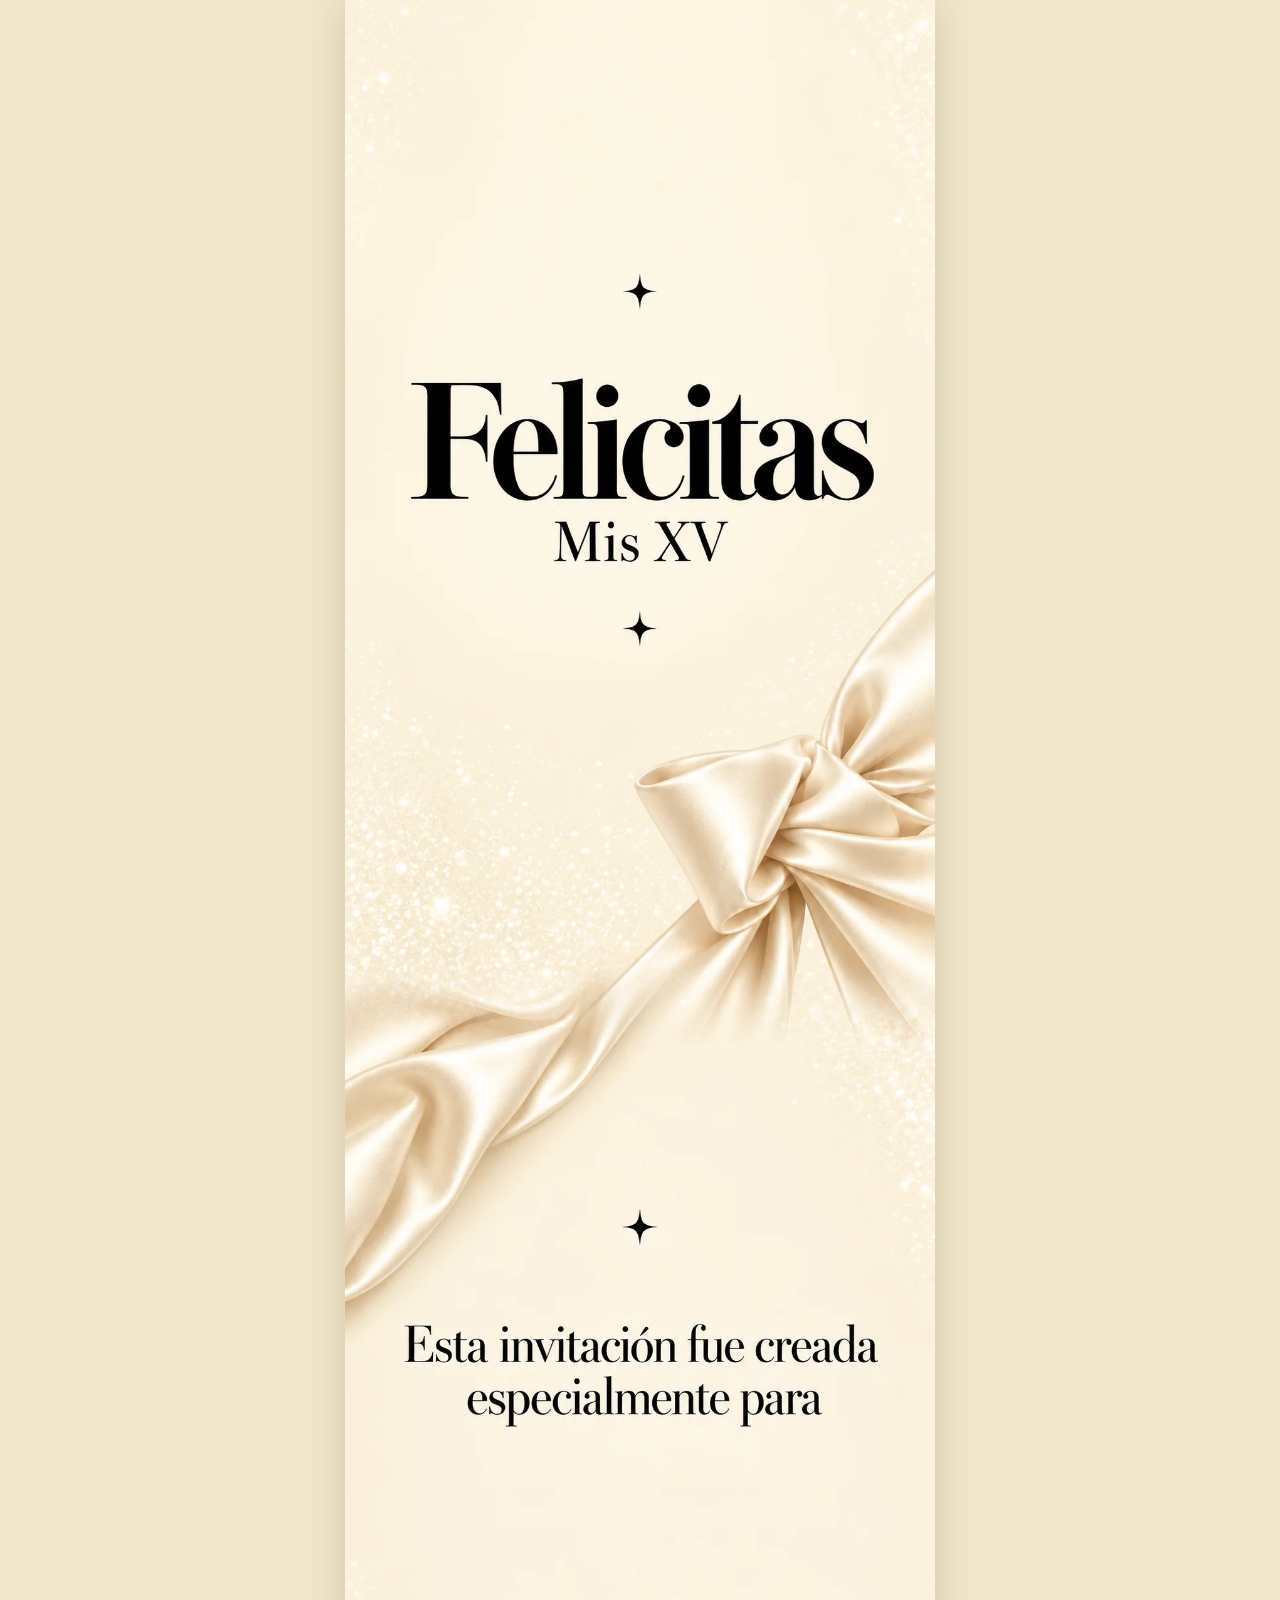
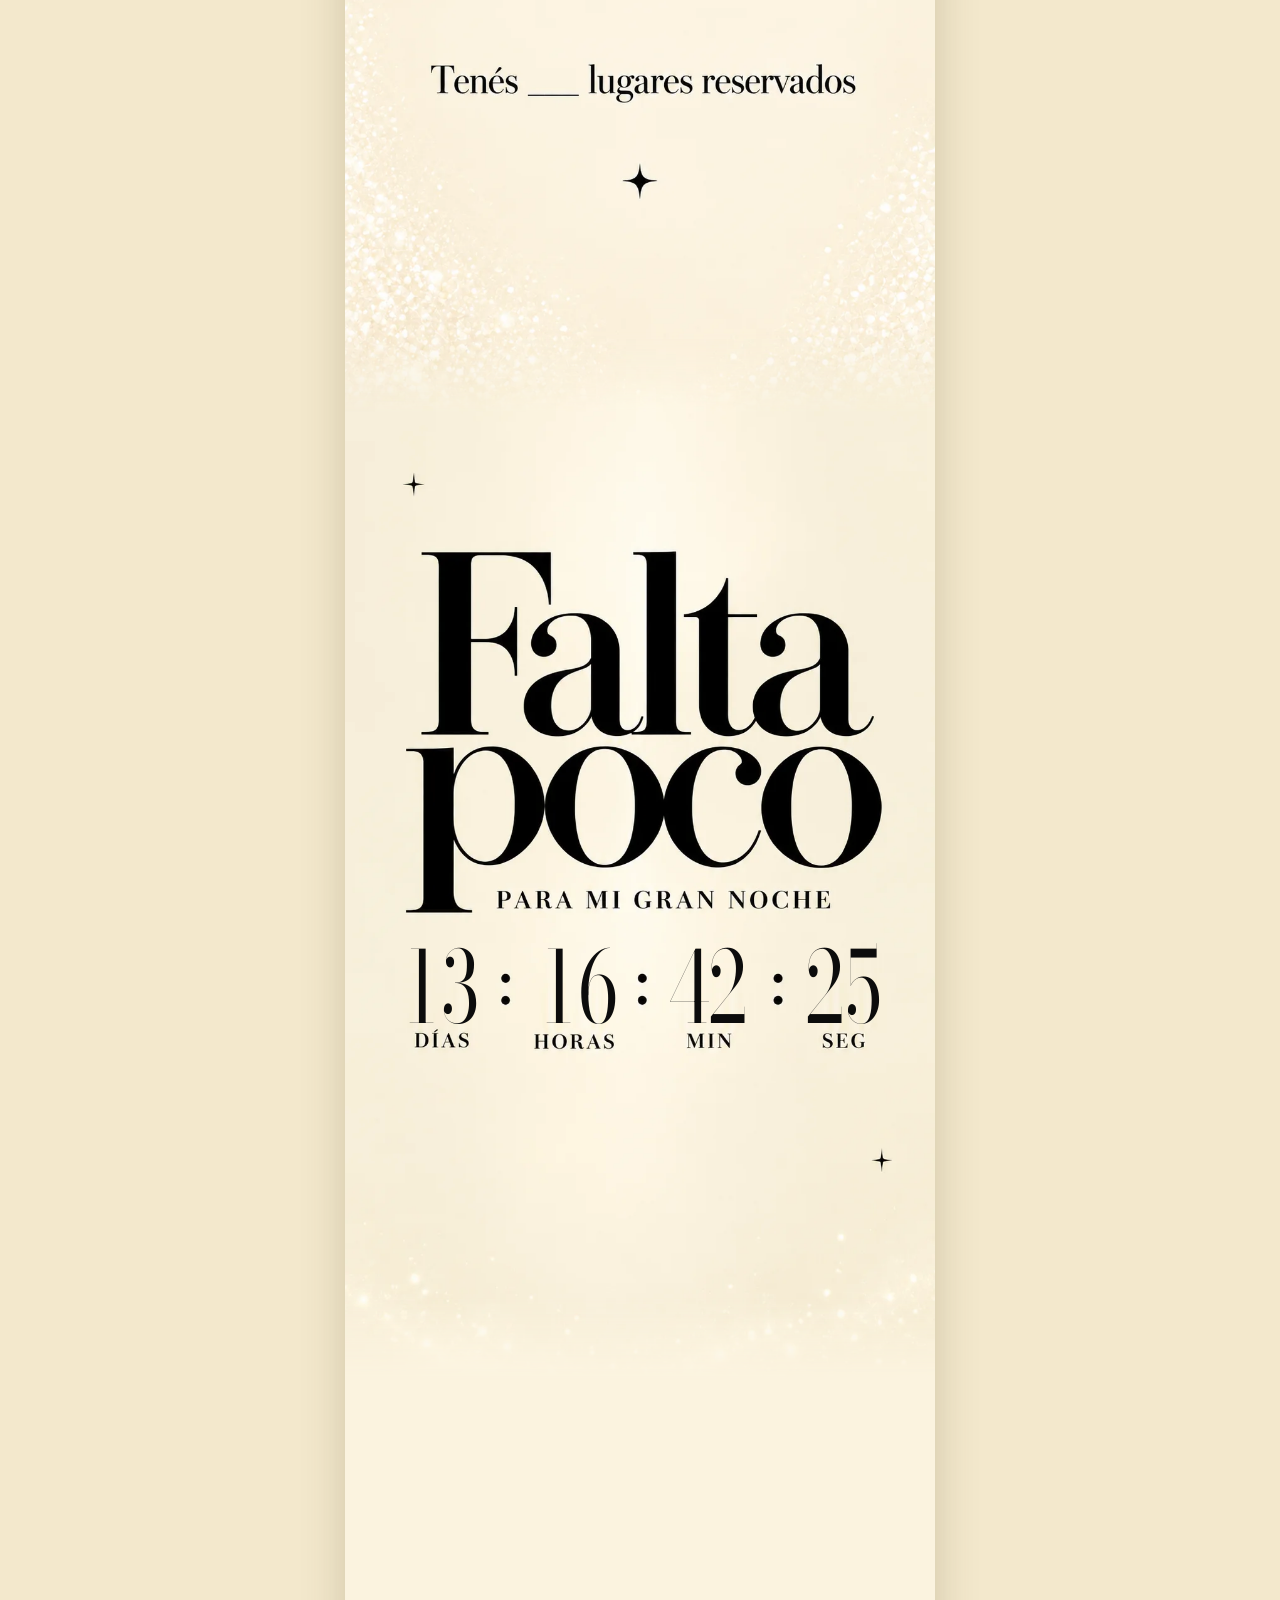
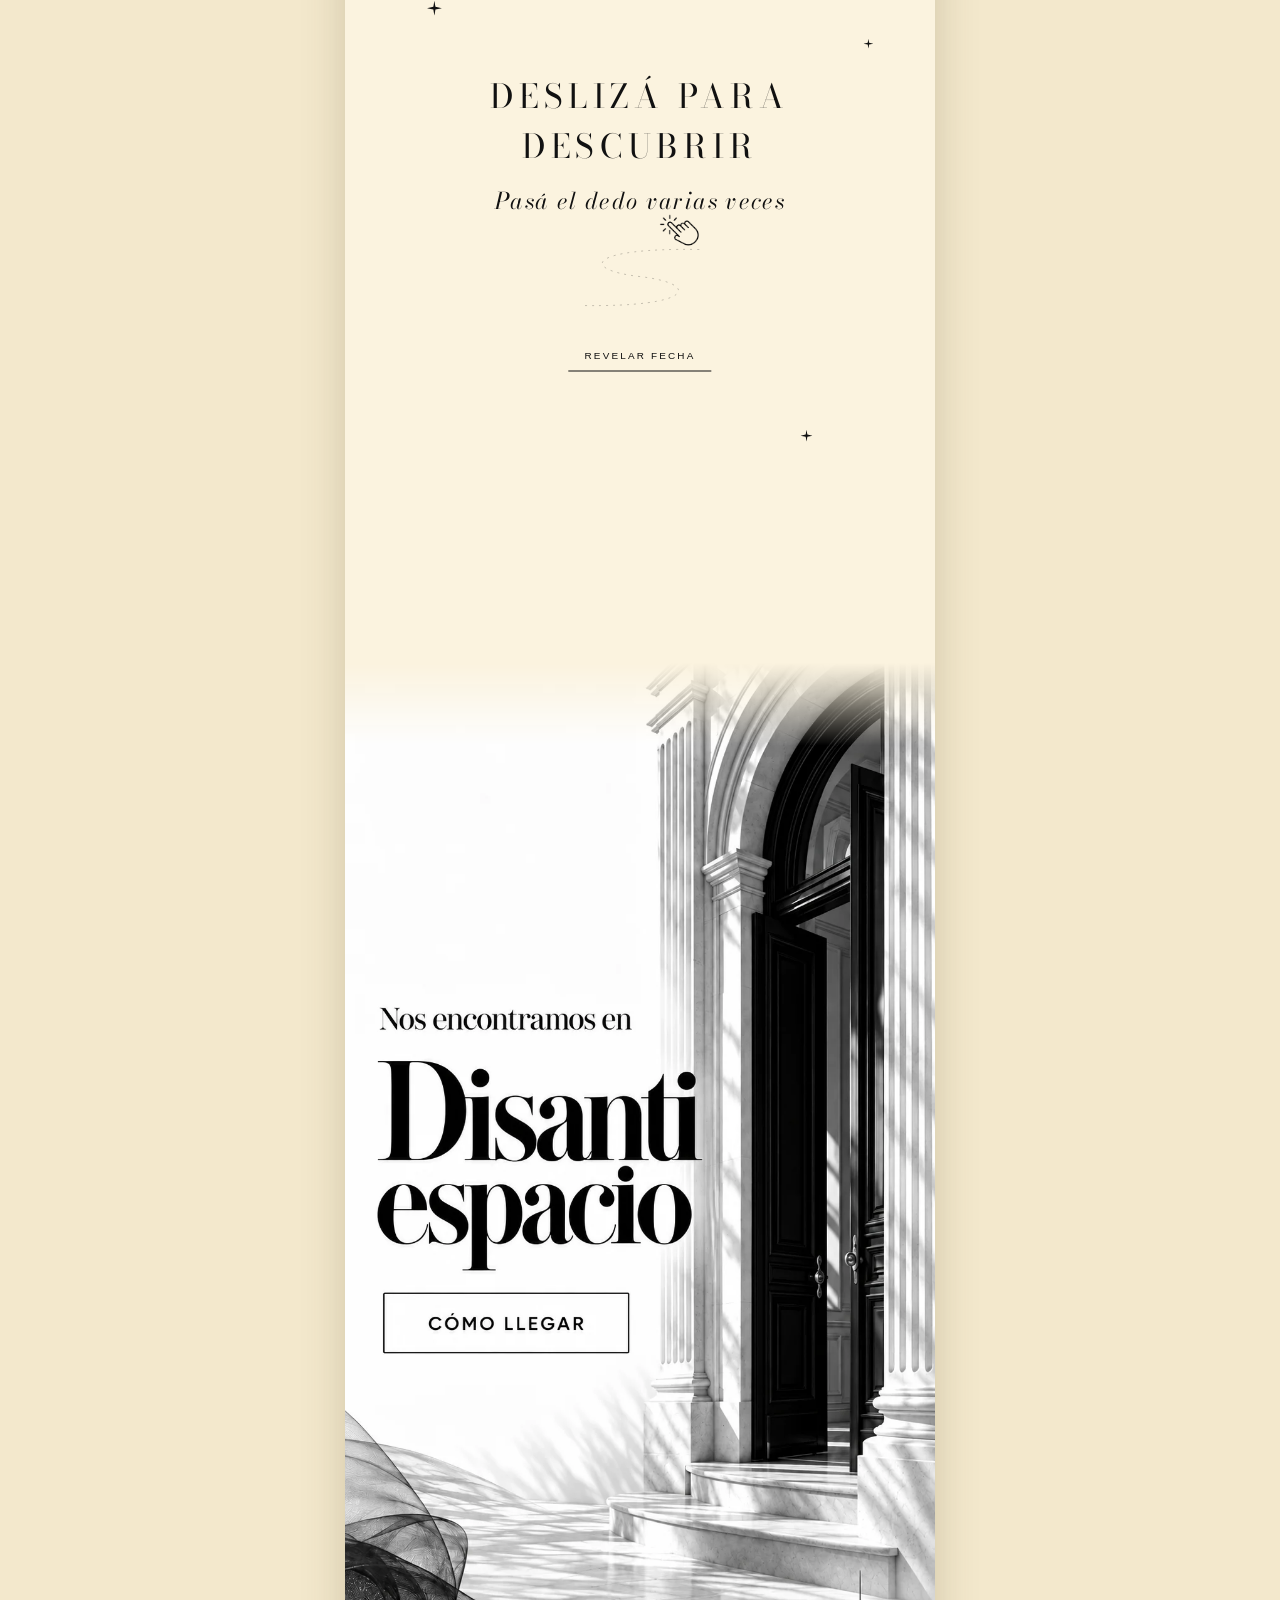
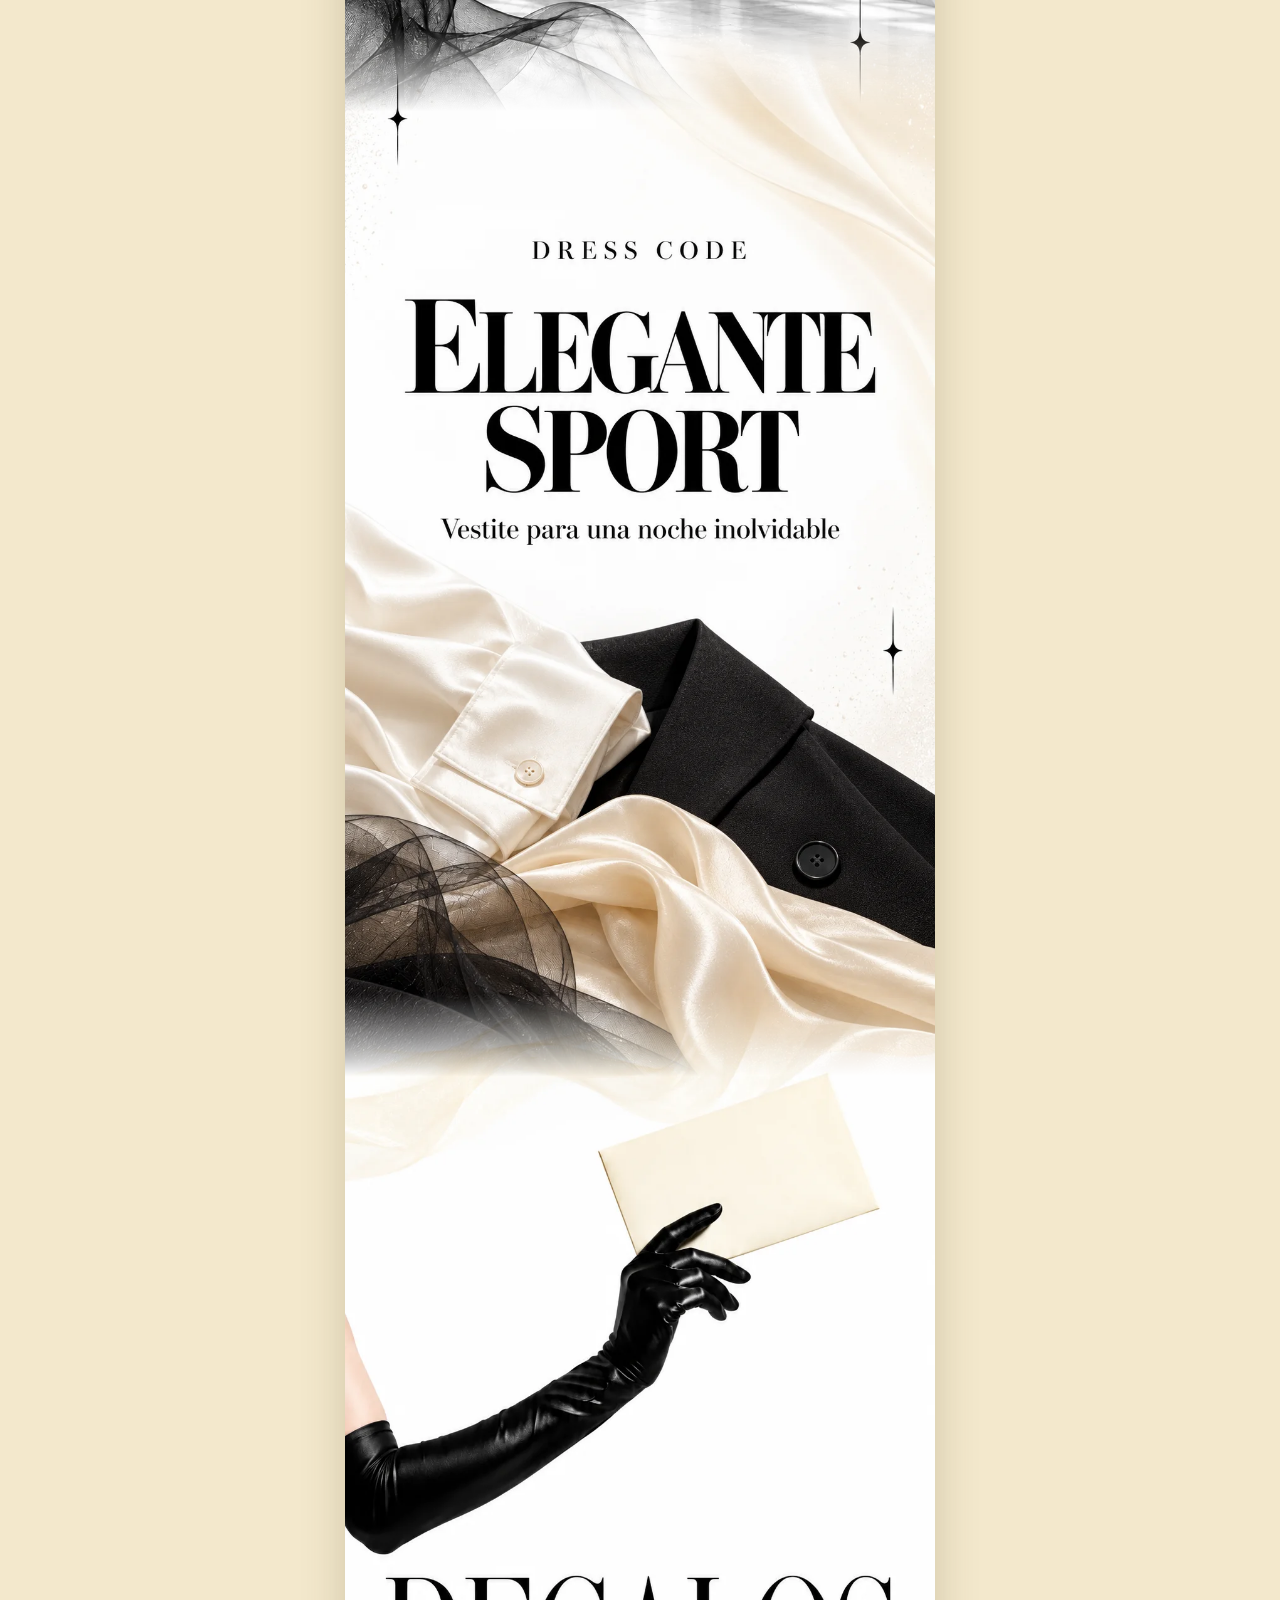
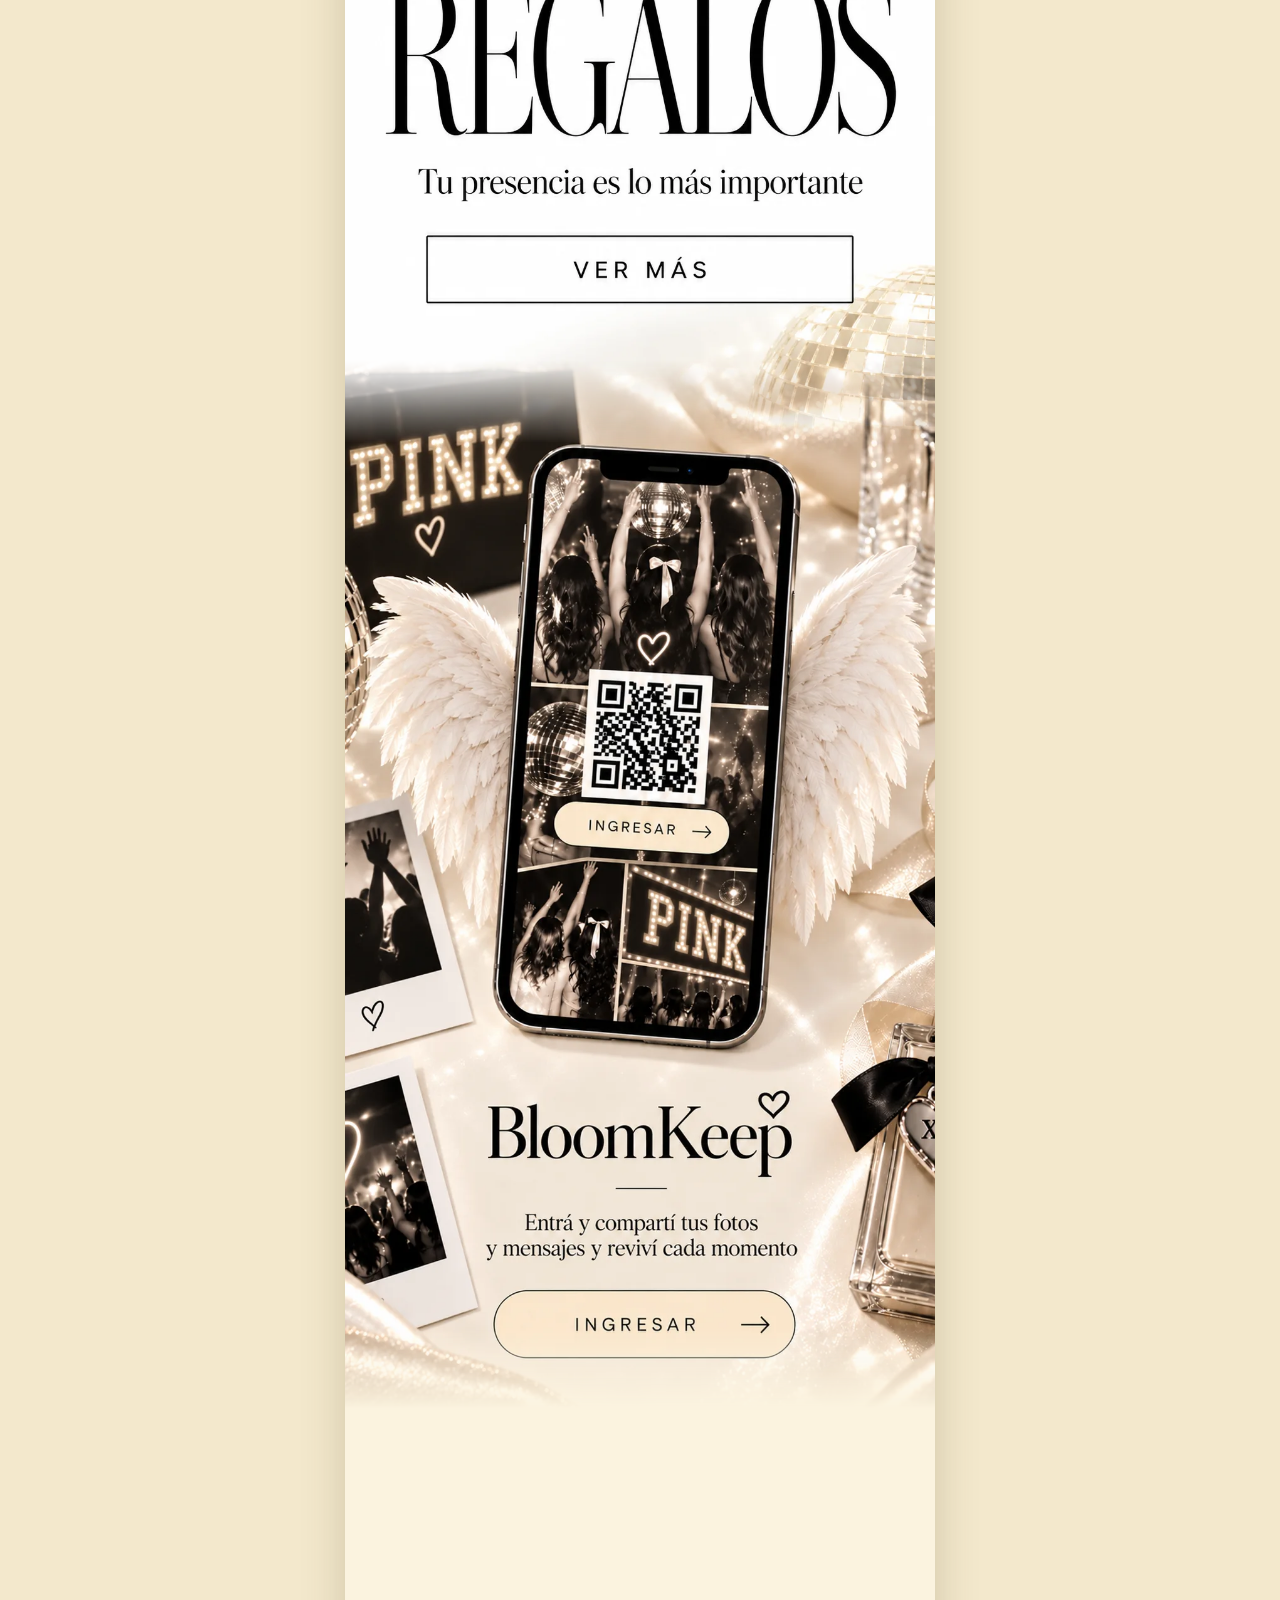
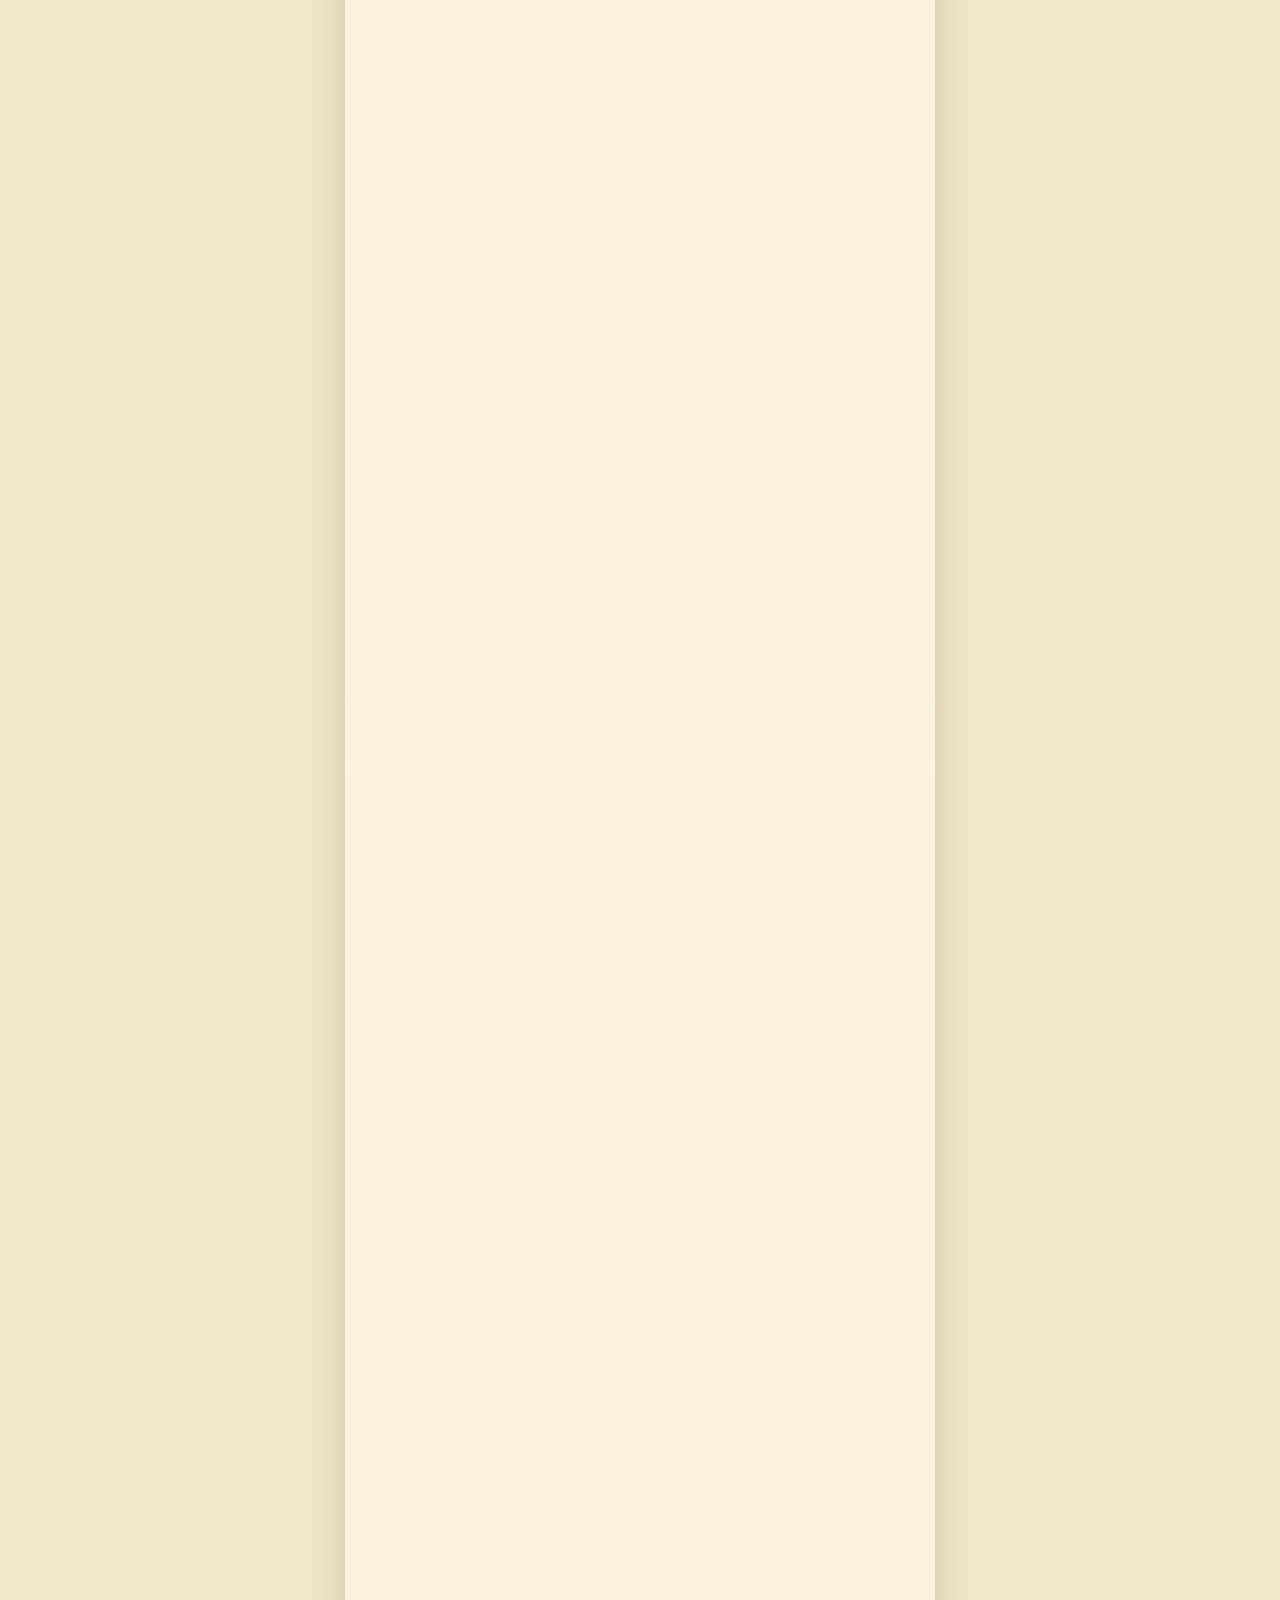
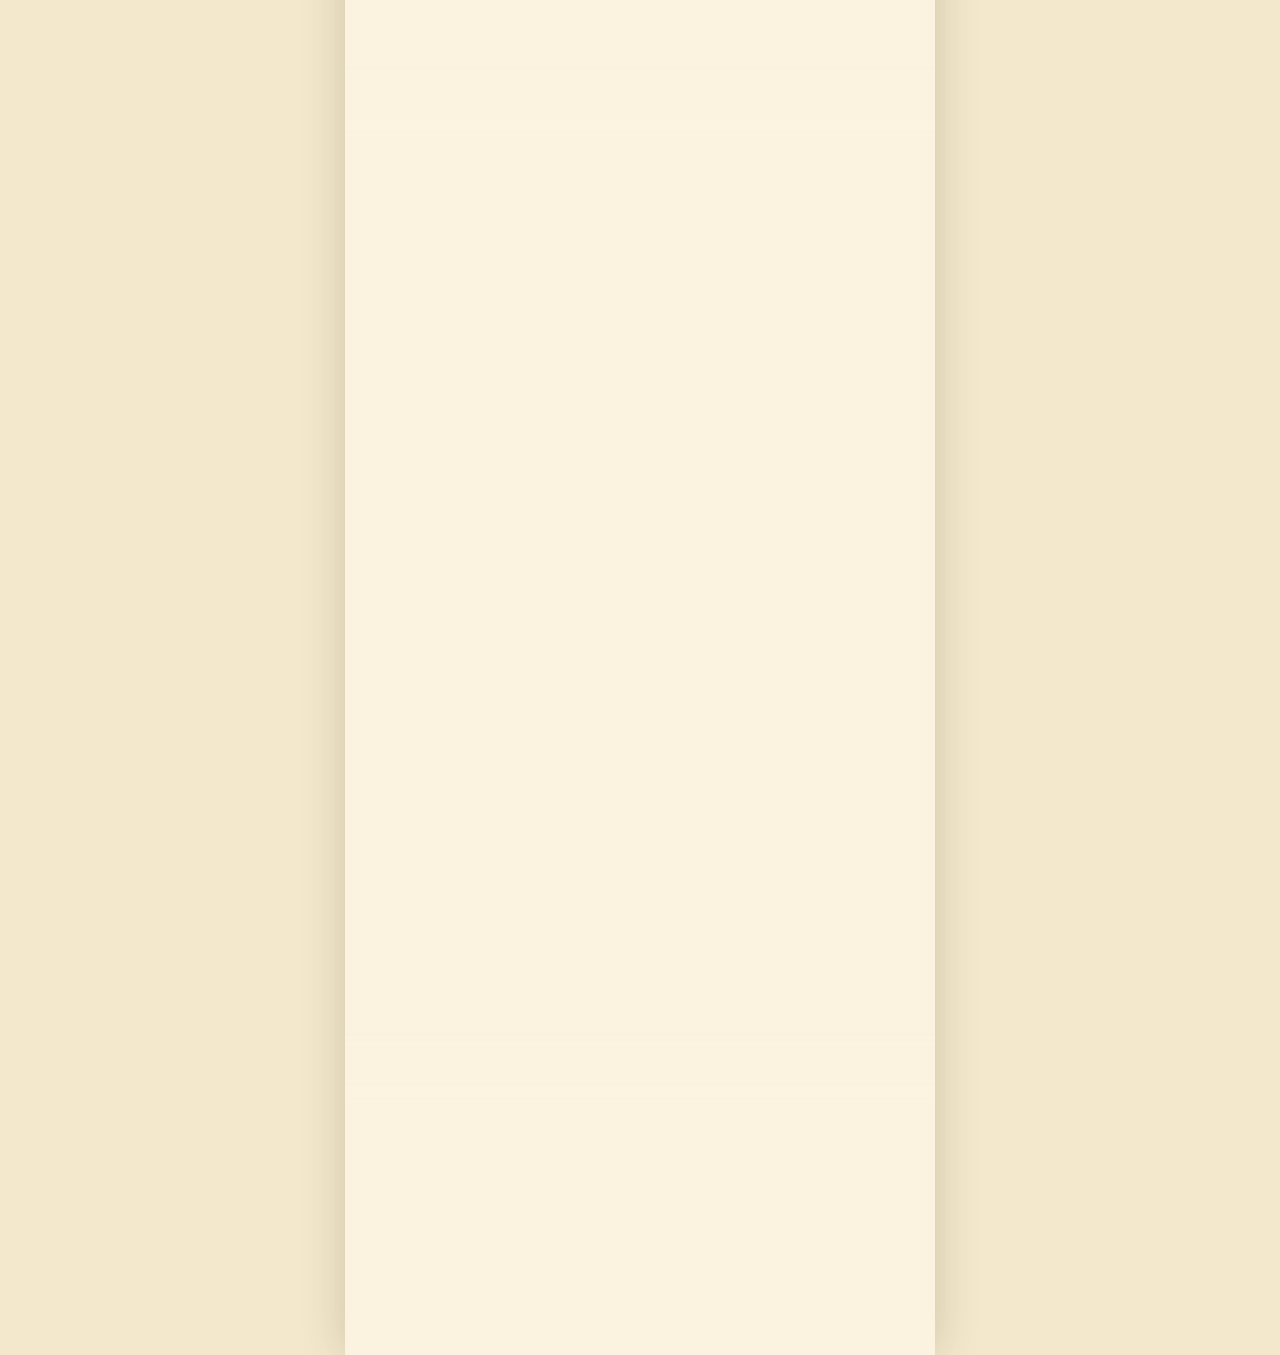
==== index.html @ 9009e1bd "Invitación XV Felicitas Co-Authored-By: Claude Opus 5.5 <noreply@anthropic.com>" ====
<!doctype html>
<html lang="es">
  <head>
    <meta charset="UTF-8" />
    <meta name="viewport" content="width=device-width, initial-scale=1" />
    <meta http-equiv="Cache-Control" content="no-cache, no-store, must-revalidate" />
    <meta http-equiv="Pragma" content="no-cache" />
    <meta http-equiv="Expires" content="0" />
    <meta name="theme-color" content="#f3e8cc" />
    <meta
      name="description"
      content="Te invito a celebrar mis XV. Será una noche muy especial y quiero compartirla con vos. ✨"
    />
    <link rel="canonical" href="https://bloomdate-felicitas15.netlify.app/" />
    <meta property="og:type" content="website" />
    <meta property="og:url" content="https://bloomdate-felicitas15.netlify.app/" />
    <meta property="og:locale" content="es_AR" />
    <meta property="og:site_name" content="Mis XV · Felicitas" />
    <meta property="og:title" content="Mis XV · Felicitas" />
    <meta
      property="og:description"
      content="Te invito a celebrar mis XV. Será una noche muy especial y quiero compartirla con vos. ✨"
    />
    <meta property="og:image" content="https://bloomdate-felicitas15.netlify.app/assets/whatsapp-felicitas.jpg" />
    <meta property="og:image:secure_url" content="https://bloomdate-felicitas15.netlify.app/assets/whatsapp-felicitas.jpg" />
    <meta property="og:image:type" content="image/jpeg" />
    <meta property="og:image:width" content="1200" />
    <meta property="og:image:height" content="630" />
    <meta property="og:image:alt" content="Mis XV de Felicitas, 19 de diciembre" />
    <meta name="twitter:card" content="summary_large_image" />
    <meta name="twitter:title" content="Mis XV · Felicitas" />
    <meta name="twitter:image" content="https://bloomdate-felicitas15.netlify.app/assets/whatsapp-felicitas.jpg" />
    <title>Mis XV · Felicitas</title>
    <link rel="preconnect" href="https://fonts.googleapis.com" />
    <link rel="preconnect" href="https://fonts.gstatic.com" crossorigin />
    <link
      rel="stylesheet"
      href="https://fonts.googleapis.com/css2?family=Bodoni+Moda:ital,opsz,wght@0,6..96,400;0,6..96,500;1,6..96,400&family=Montserrat:wght@400;500&display=swap"
    />
    <link rel="preload" as="image" href="assets/portada.webp" fetchpriority="high" />
    <link rel="stylesheet" href="styles.css?v=20261101-5" />
  </head>
  <body>
    <main id="invitationMain" class="invitation" tabindex="-1" aria-label="Invitación a los XV años de Felicitas">
      <section class="panel panel--cover" aria-labelledby="cover-title">
        <h1 id="cover-title" class="sr-only">Mis XV, Felicitas</h1>
        <img
          src="assets/portada.webp"
          alt="Felicitas, mis XV"
          width="941"
          height="1672"
          fetchpriority="high"
        />
      </section>

      <section class="panel panel--guests" aria-labelledby="guests-title">
        <h2 id="guests-title" class="sr-only">Invitación personalizada</h2>
        <img
          id="imagen-invitados"
          src="assets/invitados.webp"
          alt="Esta invitación fue creada especialmente para vos. Tenés lugares reservados"
          width="941"
          height="1672"
          loading="lazy"
        />
        <p id="nombres-invitados" class="guest-name"></p>
        <p id="cantidad-lugares" class="guest-places"></p>
        <p id="linea-lugar-singular" class="guest-places-line" hidden>Tenés 1 lugar reservado</p>
      </section>

      <section class="panel panel--countdown" aria-labelledby="countdown-title">
        <h2 id="countdown-title" class="sr-only">Cuenta regresiva</h2>
        <img
          src="assets/cuenta-regresiva.webp"
          alt="Falta poco para mi gran noche"
          width="941"
          height="1672"
          loading="lazy"
        />
        <div class="countdown" role="timer" aria-live="off" aria-label="Tiempo restante para la fiesta">
          <span id="days" class="countdown__value countdown__value--days">00</span>
          <span id="hours" class="countdown__value countdown__value--hours">00</span>
          <span id="minutes" class="countdown__value countdown__value--minutes">00</span>
          <span id="seconds" class="countdown__value countdown__value--seconds">00</span>
        </div>
      </section>

      <section class="panel panel--date" aria-labelledby="date-title">
        <h2 id="date-title" class="sr-only">Fecha y hora</h2>
        <img
          src="assets/fecha-hora.webp"
          alt="19 de diciembre de 2026, de 21:00 a 06:00 horas"
          width="941"
          height="1672"
          loading="lazy"
        />
        <button id="calendarButton" class="hotspot hotspot--calendar" type="button">
          <span class="sr-only">Agregar el evento al calendario</span>
        </button>

        <div class="date-reveal" id="dateReveal" aria-label="Deslizá varias veces para descubrir la fecha">
          <canvas class="date-reveal__canvas" id="dateRevealCanvas" aria-hidden="true"></canvas>
          <div class="date-reveal__copy">
            <span class="date-reveal__star date-reveal__star--one" aria-hidden="true"></span>
            <span class="date-reveal__star date-reveal__star--two" aria-hidden="true"></span>
            <span class="date-reveal__star date-reveal__star--three" aria-hidden="true"></span>
            <p>DESLIZÁ PARA DESCUBRIR</p>
            <span>Pasá el dedo varias veces</span>
            <div class="date-reveal__gesture" aria-hidden="true">
              <svg class="date-reveal__gesture-trace" viewBox="0 0 190 76" preserveAspectRatio="none">
                <path d="M154 10 C42 8 34 30 94 37 C156 44 150 68 36 66" />
              </svg>
              <img src="assets/date-reveal-hand.png" alt="" />
            </div>
            <button id="dateRevealButton" type="button">REVELAR FECHA</button>
          </div>
        </div>

        <div class="date-magic" id="dateMagic" aria-hidden="true">
          <span style="--angle: -12deg; --distance: 92px"></span>
          <span style="--angle: 24deg; --distance: 76px"></span>
          <span style="--angle: 61deg; --distance: 104px"></span>
          <span style="--angle: 108deg; --distance: 82px"></span>
          <span style="--angle: 154deg; --distance: 98px"></span>
          <span style="--angle: 203deg; --distance: 78px"></span>
          <span style="--angle: 246deg; --distance: 106px"></span>
          <span style="--angle: 302deg; --distance: 88px"></span>
        </div>
      </section>

      <section class="panel panel--map" aria-labelledby="map-title">
        <h2 id="map-title" class="sr-only">Cómo llegar</h2>
        <img
          src="assets/como-llegar.webp"
          alt="Nos encontramos en Disanti espacio"
          width="941"
          height="1672"
          loading="lazy"
        />
        <button id="openMapModal" class="hotspot hotspot--map" type="button">
          <span class="sr-only">Ver opciones para llegar</span>
        </button>
      </section>

      <section class="panel panel--dress-code" aria-labelledby="dress-code-title">
        <h2 id="dress-code-title" class="sr-only">Código de vestimenta</h2>
        <img
          src="assets/dress-code.webp"
          alt="Dress code elegante sport. Vestite para una noche inolvidable"
          width="941"
          height="1672"
          loading="lazy"
        />
      </section>

      <section class="panel panel--gifts" aria-labelledby="gifts-title">
        <h2 id="gifts-title" class="sr-only">Regalos</h2>
        <img
          src="assets/regalos.webp"
          alt="Regalos. Tu presencia es lo más importante. Ver más"
          width="941"
          height="1672"
          loading="lazy"
        />
        <button id="openGiftsModal" class="hotspot hotspot--gifts" type="button">
          <span class="sr-only">Ver datos para regalo</span>
        </button>
      </section>

      <section class="panel panel--bloomkeep" aria-labelledby="bloomkeep-title">
        <h2 id="bloomkeep-title" class="sr-only">BloomKeep</h2>
        <img
          src="assets/bloomkeep.webp"
          alt="BloomKeep. Entrá y compartí tus fotos y mensajes y reviví cada momento"
          width="941"
          height="1672"
          loading="lazy"
        />
        <a
          class="hotspot hotspot--bloomkeep-phone"
          href="https://app.bloomkeep.site/felicitas-15"
          target="_blank"
          rel="noreferrer"
          tabindex="-1"
          aria-hidden="true"
        ></a>
        <a
          class="hotspot hotspot--bloomkeep"
          href="https://app.bloomkeep.site/felicitas-15"
          target="_blank"
          rel="noreferrer"
        >
          <span class="sr-only">Ingresar a BloomKeep</span>
        </a>
      </section>

      <section class="panel panel--card-price" aria-labelledby="card-price-title">
        <h2 id="card-price-title" class="sr-only">Valor de la tarjeta</h2>
        <img
          src="assets/valor-tarjeta.webp"
          alt="Valor de la tarjeta. Adultos $100.000. Menores hasta 10 años $50.000. Enviá el comprobante de pago"
          width="941"
          height="1671"
          loading="lazy"
        />
        <a
          class="hotspot hotspot--card-price"
          href="https://wa.me/5493583410750?text=Hola!%20Te%20env%C3%ADo%20el%20comprobante%20de%20pago%20de%20la%20tarjeta%20para%20los%20XV%20de%20Felicitas."
          target="_blank"
          rel="noreferrer"
        >
          <span class="sr-only">Enviar comprobante de pago</span>
        </a>
      </section>

      <section class="panel panel--music" aria-labelledby="music-title">
        <h2 id="music-title" class="sr-only">Música</h2>
        <img
          src="assets/musica.webp"
          alt="Armemos juntos la playlist de mi fiesta. Agregá esa canción que no puede faltar"
          width="940"
          height="1672"
          loading="lazy"
        />
        <a
          class="hotspot hotspot--music"
          href="https://open.spotify.com/playlist/2xrageljjuhCfBv4MtTh29"
          target="_blank"
          rel="noreferrer"
        >
          <span class="sr-only">Agregar canción a la playlist</span>
        </a>
      </section>

      <section class="panel panel--confirmation" aria-labelledby="confirmation-title">
        <h2 id="confirmation-title" class="sr-only">Confirmación de asistencia</h2>
        <img
          src="assets/confirmacion.webp"
          alt="¿Venís? Quiero festejar esta noche con vos. Confirmá tu asistencia"
          width="941"
          height="1672"
          loading="lazy"
        />
        <a
          id="boton-confirmar"
          class="hotspot hotspot--confirmation"
          aria-label="Confirmar asistencia"
          aria-disabled="true"
        >
          <span class="sr-only">Confirmar asistencia</span>
        </a>
      </section>

      <footer class="panel panel--footer" aria-label="BloomDate y redes sociales">
        <img
          src="assets/footer-bloomdate.webp"
          alt="Hecho con amor por BloomDate. WhatsApp, Instagram y sitio web"
          width="1672"
          height="941"
          loading="lazy"
        />
        <a
          class="footer-link footer-link--whatsapp"
          href="https://wa.me/541140436324"
          target="_blank"
          rel="noreferrer"
          aria-label="Contactar a BloomDate por WhatsApp"
        ></a>
        <a
          class="footer-link footer-link--instagram"
          href="https://www.instagram.com/bloomdate.invitaciones/"
          target="_blank"
          rel="noreferrer"
          aria-label="Ver BloomDate Invitaciones en Instagram"
        ></a>
        <a
          class="footer-link footer-link--website"
          href="https://bloomdate-site.netlify.app/"
          target="_blank"
          rel="noreferrer"
          aria-label="Visitar el sitio web de BloomDate"
        ></a>
      </footer>
    </main>

    <!-- TODO: dirección exacta de Disanti espacio y links de Maps/Waze. -->
    <dialog id="mapModal" class="info-modal" aria-labelledby="map-modal-title">
      <div class="info-modal__card">
        <button class="info-modal__close" type="button" data-close-modal aria-label="Cerrar">×</button>
        <span class="info-modal__star" aria-hidden="true"></span>
        <p class="info-modal__kicker">CÓMO LLEGAR</p>
        <h3 id="map-modal-title" class="info-modal__title">Disanti espacio</h3>
        <p class="info-modal__text">Dirección a confirmar</p>
        <div class="info-modal__actions">
          <a
            class="info-modal__button"
            href="https://www.google.com/maps/search/?api=1&amp;query=Disanti%20espacio"
            target="_blank"
            rel="noreferrer"
          >GOOGLE MAPS</a>
          <a
            class="info-modal__button"
            href="https://www.waze.com/ul?q=Disanti%20espacio&amp;navigate=yes"
            target="_blank"
            rel="noreferrer"
          >WAZE</a>
          <button
            class="info-modal__button"
            type="button"
            data-copy="Disanti espacio"
            data-copy-message="Dirección copiada"
          >COPIAR DIRECCIÓN</button>
        </div>
        <p class="modal-toast" aria-live="polite"></p>
      </div>
    </dialog>

    <dialog id="giftsModal" class="info-modal" aria-labelledby="gifts-modal-title">
      <div class="info-modal__card">
        <button class="info-modal__close" type="button" data-close-modal aria-label="Cerrar">×</button>
        <span class="info-modal__star" aria-hidden="true"></span>
        <p class="info-modal__kicker">REGALOS</p>
        <h3 id="gifts-modal-title" class="info-modal__title">Datos para tu regalo</h3>
        <p class="info-modal__text">Si querés hacerme un regalo, podés hacerlo a esta cuenta.</p>
        <dl class="info-modal__data">
          <div>
            <dt>ALIAS</dt>
            <dd>feli.guez</dd>
          </div>
          <div>
            <dt>TITULAR</dt>
            <dd>Felicitas Rodriguez</dd>
          </div>
          <div>
            <dt>ENTIDAD</dt>
            <dd>Mercado Pago</dd>
          </div>
        </dl>
        <div class="info-modal__actions">
          <button
            class="info-modal__button"
            type="button"
            data-copy="feli.guez"
            data-copy-message="Alias copiado"
          >COPIAR ALIAS</button>
        </div>
        <p class="modal-toast" aria-live="polite"></p>
      </div>
    </dialog>

    <button
      id="audioToggle"
      class="audio-toggle"
      type="button"
      aria-label="Reproducir música"
      aria-pressed="false"
      hidden
    >
      <span class="audio-toggle__note" aria-hidden="true">♫</span>
      <span class="audio-toggle__state" aria-hidden="true"></span>
    </button>
    <audio id="invitationAudio" src="assets/musica.mp3" loop preload="metadata"></audio>

    <script src="script.js?v=20261101-4"></script>
    <script src="assets/invitation-personalization.js?v=20261102-1"></script>
  </body>
</html>
---- styles.css ----
:root {
  color-scheme: light;
  font-family: "Bodoni Moda", Didot, "Bodoni 72", Georgia, "Times New Roman", serif;
  background: #f3e8cc;
  color: #111;
  font-synthesis: none;
  --manteca: #fbf3df;
  --manteca-dark: #efe2c2;
}

* {
  box-sizing: border-box;
}

html {
  scroll-behavior: smooth;
  background:
    linear-gradient(90deg, rgba(90, 70, 30, 0.1), transparent 20% 80%, rgba(90, 70, 30, 0.1)),
    var(--manteca-dark);
}

body {
  margin: 0;
  min-width: 320px;
}

body.modal-open {
  overflow: hidden;
}

button,
a {
  -webkit-tap-highlight-color: transparent;
}

.invitation {
  width: min(100%, 590px);
  margin-inline: auto;
  overflow: hidden;
  background: var(--manteca);
  box-shadow: 0 0 42px rgba(70, 55, 20, 0.2);
  container-type: inline-size;
  --blend: 14cqw;
}

.panel {
  position: relative;
  width: 100%;
  aspect-ratio: 941 / 1672;
  overflow: hidden;
  background: var(--manteca);
  container-type: inline-size;
}

/* Fundido entre secciones: cada imagen se superpone a la anterior y entra con un
   degradé, así no se ven las líneas de corte entre piezas. */
.panel + .panel {
  margin-top: calc(var(--blend) * -1);
  -webkit-mask-image: linear-gradient(to bottom, transparent 0, #000 var(--blend));
  mask-image: linear-gradient(to bottom, transparent 0, #000 var(--blend));
  pointer-events: none;
}

.panel + .panel a,
.panel + .panel button,
.panel + .panel .date-reveal {
  pointer-events: auto;
}

.panel > img {
  display: block;
  width: 100%;
  height: 100%;
  object-fit: cover;
  user-select: none;
}

.panel--footer {
  aspect-ratio: 1672 / 941;
}
.footer-link {
  position: absolute;
  z-index: 2;
  top: 54.8%;
  width: 6.9%;
  height: 12.3%;
}

.footer-link--whatsapp {
  left: 36.7%;
}

.footer-link--instagram {
  left: 46.6%;
}

.footer-link--website {
  left: 56.5%;
}

.footer-link:focus-visible {
  outline: 3px solid #111;
  outline-offset: 2px;
}

/* Invitados: nombre en el espacio central y número dentro de "Tenés __ lugares". */
.guest-name,
.guest-places,
.guest-places-line {
  position: absolute;
  z-index: 1;
  margin: 0;
  color: #111;
  text-align: center;
}

.guest-name {
  top: 45.4%;
  left: 10%;
  display: grid;
  width: 80%;
  height: 19.2%;
  place-items: center;
  font-size: 9.5cqw;
  font-style: italic;
  font-weight: 400;
  line-height: 1.1;
  text-wrap: balance;
  font-variation-settings: "opsz" 28;
}

.guest-places {
  top: 65.6%;
  left: 31%;
  display: grid;
  width: 8.5%;
  height: 3.5%;
  place-items: end center;
  font-size: 7.4cqw;
  font-variant-numeric: lining-nums;
  font-weight: 500;
  line-height: 1;
  font-variation-settings: "opsz" 11;
}

/* Con 1 lugar se usa la imagen sin la frase impresa y se escribe en singular. */
.guest-places-line {
  top: 65.6%;
  left: 5%;
  width: 90%;
  font-size: 6.6cqw;
  font-weight: 500;
  line-height: 1.2;
  letter-spacing: -0.01em;
  /* Tamaño óptico chico: trazos más firmes, como la frase impresa. */
  font-variation-settings: "opsz" 11;
}

.guest-places-line[hidden] {
  display: none;
}

/* Cuenta regresiva: los números impresos se borraron de la imagen y se escriben encima. */
.countdown {
  position: absolute;
  z-index: 2;
  inset: 0;
  pointer-events: none;
}

.countdown__value {
  position: absolute;
  top: 58.85%;
  display: grid;
  width: 15.3%;
  height: 7.48%;
  place-items: center;
  color: #0c0c0c;
  font-size: 12cqw;
  font-variant-numeric: lining-nums tabular-nums;
  font-weight: 400;
  line-height: 1;
  letter-spacing: -0.03em;
  /* Estira los dígitos para igualar la tipografía condensada del diseño. */
  transform: scaleY(1.4);
}

.countdown__value--days {
  left: 8.5%;
}

.countdown__value--hours {
  left: 31.67%;
}

.countdown__value--minutes {
  left: 53.77%;
}

.countdown__value--seconds {
  left: 76.73%;
}

.hotspot {
  position: absolute;
  z-index: 2;
  display: block;
  appearance: none;
  padding: 0;
  border: 0;
  background: transparent;
  cursor: pointer;
}

.hotspot::after {
  position: absolute;
  inset: 0;
  border: 2px solid transparent;
  border-radius: inherit;
  content: "";
  transition: background-color 180ms ease, border-color 180ms ease;
}

.hotspot:hover::after {
  background: rgba(255, 255, 255, 0.18);
  border-color: rgba(17, 17, 17, 0.2);
}

.hotspot:focus-visible {
  outline: 3px solid #111;
  outline-offset: 3px;
}

.hotspot--calendar {
  top: 84.93%;
  left: 7.01%;
  width: 48.67%;
  height: 4.61%;
}

.hotspot--map {
  top: 60.11%;
  left: 6.48%;
  width: 41.55%;
  height: 5.68%;
}

.hotspot--gifts {
  top: 80.32%;
  left: 13.82%;
  width: 72.26%;
  height: 6.34%;
}

.hotspot--card-price {
  top: 87.07%;
  left: 15.2%;
  width: 69.6%;
  height: 6.58%;
  border-radius: 999px;
}

.hotspot--bloomkeep-phone {
  top: 42.3%;
  left: 35.32%;
  width: 29.71%;
  height: 4.7%;
  border-radius: 999px;
}

.hotspot--bloomkeep {
  top: 88.8%;
  left: 25.16%;
  width: 51.06%;
  height: 6.4%;
  border-radius: 999px;
}

.hotspot--music {
  top: 44.74%;
  left: 6.91%;
  width: 51.12%;
  height: 4.84%;
}

.hotspot--confirmation {
  top: 65.79%;
  left: 21.89%;
  width: 56.32%;
  height: 5.26%;
}

.hotspot--confirmation[aria-disabled="true"] {
  pointer-events: none;
}

/* Modales de ubicación y regalos, en manteca y negro como las piezas. */
.info-modal {
  width: min(90vw, 420px);
  max-width: none;
  padding: 0;
  overflow: visible;
  border: 0;
  background: transparent;
}

.info-modal::backdrop {
  background: rgb(30 24 12 / 62%);
  backdrop-filter: blur(3px);
}

.info-modal__card {
  position: relative;
  display: grid;
  justify-items: center;
  padding: 44px 28px 32px;
  border: 1px solid #111;
  outline: 1px solid #111;
  outline-offset: -8px;
  background:
    radial-gradient(circle at 50% 0, #fffaee, transparent 70%),
    var(--manteca);
  box-shadow: 0 16px 48px rgb(30 24 12 / 35%);
  color: #111;
  text-align: center;
}

.info-modal__close {
  position: absolute;
  top: 14px;
  right: 16px;
  width: 40px;
  height: 40px;
  padding: 0;
  border: 0;
  background: transparent;
  color: #111;
  font: 400 2rem/1 "Bodoni Moda", Georgia, serif;
  cursor: pointer;
}

.info-modal__star {
  width: 16px;
  aspect-ratio: 1;
  margin-bottom: 14px;
  background: #111;
  clip-path: polygon(50% 0, 57% 41%, 100% 50%, 57% 59%, 50% 100%, 43% 59%, 0 50%, 43% 41%);
}

.info-modal__kicker {
  margin: 0;
  font-family: Montserrat, Arial, sans-serif;
  font-size: 0.72rem;
  letter-spacing: 0.28em;
}

.info-modal__title {
  margin: 10px 0 0;
  font-size: clamp(2rem, 9vw, 2.6rem);
  font-weight: 500;
  line-height: 1.05;
}

.info-modal__text {
  margin: 14px 0 0;
  font-size: 1.05rem;
  line-height: 1.4;
}

.info-modal__data {
  display: grid;
  gap: 12px;
  width: 100%;
  margin: 22px 0 0;
}

.info-modal__data div {
  padding-bottom: 10px;
  border-bottom: 1px solid rgb(17 17 17 / 18%);
}

.info-modal__data dt {
  font-family: Montserrat, Arial, sans-serif;
  font-size: 0.66rem;
  letter-spacing: 0.24em;
}

.info-modal__data dd {
  margin: 4px 0 0;
  font-size: 1.25rem;
}

.info-modal__actions {
  display: grid;
  gap: 10px;
  width: 100%;
  margin-top: 24px;
}

.info-modal__button {
  display: block;
  padding: 14px 12px;
  border: 1px solid #111;
  background: transparent;
  color: #111;
  font-family: Montserrat, Arial, sans-serif;
  font-size: 0.78rem;
  font-weight: 500;
  letter-spacing: 0.2em;
  text-decoration: none;
  cursor: pointer;
  transition: background-color 180ms ease, color 180ms ease;
}

.info-modal__button:hover,
.info-modal__button:focus-visible {
  background: #111;
  color: var(--manteca);
  outline: none;
}

.modal-toast {
  position: absolute;
  z-index: 2;
  top: -18px;
  left: 50%;
  max-width: 80%;
  margin: 0;
  padding: 0.55em 1em;
  border-radius: 999px;
  background: #111;
  color: var(--manteca);
  font-family: Montserrat, Arial, sans-serif;
  font-size: clamp(0.8rem, 3.2vw, 0.95rem);
  white-space: nowrap;
  opacity: 0;
  pointer-events: none;
  transform: translate(-50%, -8px);
  transition: opacity 180ms ease, transform 180ms ease;
}

.modal-toast.is-visible {
  opacity: 1;
  transform: translate(-50%, 0);
}

.sr-only {
  position: absolute;
  width: 1px;
  height: 1px;
  padding: 0;
  margin: -1px;
  overflow: hidden;
  clip: rect(0, 0, 0, 0);
  white-space: nowrap;
  border: 0;
}

@media (prefers-reduced-motion: reduce) {
  html {
    scroll-behavior: auto;
  }

  .hotspot::after,
  .modal-toast,
  .info-modal__button {
    transition: none;
  }
}

/* Raspadita de fecha (mismo efecto que la invitación de Agustina). */
.panel--date > img {
  transform-origin: 50% 40%;
}

.date-reveal {
  position: absolute;
  z-index: 30;
  overflow: hidden;
  background: var(--manteca);
  inset: 0;
  touch-action: none;
  user-select: none;
}

.date-reveal.is-initialized {
  background: transparent;
}

.date-reveal[hidden] {
  display: none;
}

.date-reveal__canvas {
  position: absolute;
  display: block;
  width: 100%;
  height: 100%;
  inset: 0;
  cursor: ew-resize;
}

.date-reveal__copy {
  position: absolute;
  top: 50%;
  left: 50%;
  z-index: 2;
  display: grid;
  justify-items: center;
  width: 86%;
  translate: -50% -50%;
  color: #111;
  text-align: center;
  pointer-events: none;
  transition: opacity 240ms ease, transform 240ms ease;
}

.date-reveal.is-scratching .date-reveal__copy {
  opacity: 0.28;
  transform: scale(0.98);
}

.date-reveal__copy p {
  margin: 0;
  font-size: 5.6cqw;
  letter-spacing: 0.17em;
}

.date-reveal__copy > span:not(.date-reveal__star) {
  margin-top: 12px;
  font-size: 3.9cqw;
  font-style: italic;
  letter-spacing: 0.06em;
}

.date-reveal__gesture {
  position: relative;
  width: min(190px, 54%);
  height: 76px;
  margin-top: 22px;
  transition: opacity 180ms ease;
}

.date-reveal__gesture-trace {
  position: absolute;
  width: 100%;
  height: 100%;
  inset: 0;
  overflow: visible;
  fill: none;
  stroke: rgb(5 5 5 / 22%);
  stroke-width: 1;
  stroke-dasharray: 2 5;
}

.date-reveal__gesture > img {
  position: absolute;
  top: -19px;
  left: -19px;
  width: 44px;
  height: auto;
  offset-path: path("M154 10 C42 8 34 30 94 37 C156 44 150 68 36 66");
  offset-rotate: 0deg;
  animation: date-gesture-swipe 2.2s ease-in-out infinite;
}

.date-reveal.has-interacted .date-reveal__gesture,
.date-reveal.is-scratching .date-reveal__gesture {
  opacity: 0;
}

@keyframes date-gesture-swipe {
  0% {
    offset-distance: 0%;
    opacity: 0;
  }

  10%,
  88% {
    opacity: 1;
  }

  100% {
    offset-distance: 100%;
    opacity: 0;
  }
}

.date-reveal__copy button {
  margin-top: 24px;
  padding: 10px 16px;
  border: 0;
  border-bottom: 1px solid #111;
  background: transparent;
  color: #111;
  font-family: Arial, sans-serif;
  font-size: 0.62rem;
  letter-spacing: 0.22em;
  pointer-events: auto;
  cursor: pointer;
}

.date-reveal__star,
.date-magic span {
  position: absolute;
  width: 15px;
  aspect-ratio: 1;
  background: #111;
  clip-path: polygon(50% 0, 57% 41%, 100% 50%, 57% 59%, 50% 100%, 43% 59%, 0 50%, 43% 41%);
}

.date-magic span {
  background: #c9a96a;
}

.date-reveal__star--one {
  top: -70px;
  left: 8%;
}

.date-reveal__star--two {
  top: -32px;
  right: 4%;
  width: 10px;
}

.date-reveal__star--three {
  right: 16%;
  bottom: -70px;
  width: 12px;
}

.date-reveal.is-finishing {
  pointer-events: none;
  animation: date-cover-out 360ms ease-in forwards;
}

.date-magic {
  position: absolute;
  top: 30%;
  left: 42%;
  z-index: 35;
  width: 1px;
  height: 1px;
  pointer-events: none;
}

.date-magic span {
  top: -7px;
  left: -7px;
  opacity: 0;
}

.date-magic.is-active span {
  animation: date-magic-star 640ms cubic-bezier(0.16, 1, 0.3, 1) both;
}

.panel--date.is-revealed > img {
  animation: date-image-enter 720ms 80ms cubic-bezier(0.16, 1, 0.3, 1) both;
}

@keyframes date-cover-out {
  to {
    opacity: 0;
  }
}

@keyframes date-magic-star {
  0% {
    opacity: 0;
    transform: rotate(var(--angle)) translateX(0) scale(0.35);
  }

  28% {
    opacity: 1;
  }

  100% {
    opacity: 0;
    transform: rotate(var(--angle)) translateX(var(--distance)) scale(1.05);
  }
}

@keyframes date-image-enter {
  from {
    opacity: 0;
    scale: 0.94;
  }

  to {
    opacity: 1;
    scale: 1;
  }
}

@media (prefers-reduced-motion: reduce) {
  .date-magic {
    display: none;
  }

  .date-reveal__gesture > img {
    animation: none;
    offset-distance: 50%;
  }

  .panel--date.is-revealed > img {
    animation: date-simple-fade 260ms ease-out both;
  }

  @keyframes date-simple-fade {
    from {
      opacity: 0;
    }
  }
}

/* Botón flotante de música. */
.audio-toggle {
  position: fixed;
  z-index: 850;
  right: max(14px, env(safe-area-inset-right));
  bottom: max(14px, env(safe-area-inset-bottom));
  display: grid;
  width: 56px;
  aspect-ratio: 1;
  padding: 0;
  place-items: center;
  border: 1.5px solid #c9a96a;
  border-radius: 50%;
  background: rgb(14 12 13 / 92%);
  box-shadow: 0 5px 16px rgb(40 30 10 / 32%);
  color: #f3e3bd;
  cursor: pointer;
  transition: transform 180ms ease, background-color 180ms ease;
  -webkit-tap-highlight-color: transparent;
}

.audio-toggle[hidden] {
  display: none;
}

.audio-toggle:hover {
  transform: scale(1.06);
}

.audio-toggle:focus-visible {
  outline: 3px solid #c9a96a;
  outline-offset: 3px;
}

.audio-toggle__note {
  font: 700 1.7rem/1 Georgia, serif;
  transform: translate(-2px, -1px);
}

.audio-toggle.is-playing .audio-toggle__note {
  animation: audio-note-pulse 1.15s ease-in-out infinite;
}

.audio-toggle__state {
  position: absolute;
  right: 8px;
  bottom: 8px;
  width: 16px;
  height: 16px;
  border: 1.5px solid #0e0c0d;
  border-radius: 50%;
  background: #c9a96a;
}

/* Triángulo de play cuando está pausada. */
.audio-toggle__state::before {
  position: absolute;
  top: 3.5px;
  left: 5px;
  width: 0;
  height: 0;
  border-top: 3.5px solid transparent;
  border-bottom: 3.5px solid transparent;
  border-left: 5px solid #0e0c0d;
  content: "";
}

/* Dos barras de pausa cuando suena. */
.audio-toggle.is-playing .audio-toggle__state::before {
  top: 3.5px;
  left: 3.5px;
  width: 6px;
  height: 7px;
  border: 0;
  background: linear-gradient(90deg, #0e0c0d 0 2px, transparent 2px 4px, #0e0c0d 4px 6px);
}

@keyframes audio-note-pulse {
  0%, 100% { transform: translate(-2px, -1px) scale(1); }
  50% { transform: translate(-2px, -1px) scale(1.13); }
}

@media (prefers-reduced-motion: reduce) {
  .audio-toggle.is-playing .audio-toggle__note {
    animation: none;
  }
}

/* Destellos dorados que titilan sobre las piezas. */
.sparkle {
  position: absolute;
  top: var(--y);
  left: var(--x);
  z-index: 1;
  width: var(--size);
  aspect-ratio: 1;
  pointer-events: none;
  filter: drop-shadow(0 0 2px rgb(255 248 220 / 100%)) drop-shadow(0 0 6px rgb(190 140 50 / 75%));
  opacity: 0;
  animation: sparkle-twinkle var(--duration) var(--delay) ease-in-out infinite;
}

.sparkle::before {
  position: absolute;
  inset: 0;
  background: radial-gradient(circle, #fff 0 14%, #f0cf7a 38%, #b98a2e 100%);
  clip-path: polygon(50% 0, 54% 46%, 100% 50%, 54% 54%, 50% 100%, 46% 54%, 0 50%, 46% 46%);
  content: "";
}

@keyframes sparkle-twinkle {
  0%, 100% { opacity: 0; transform: translate(-50%, -50%) scale(0.2) rotate(0deg); }
  45%, 55% { opacity: 1; transform: translate(-50%, -50%) scale(1) rotate(45deg); }
}

/* Portada: un reflejo de luz la cruza al abrir y vuelve cada tanto. */
.panel--cover::after {
  position: absolute;
  inset: 0;
  z-index: 1;
  background: linear-gradient(
    115deg,
    transparent 35%,
    rgb(236 200 112 / 0%) 42%,
    rgb(236 200 112 / 85%) 50%,
    rgb(236 200 112 / 0%) 58%,
    transparent 65%
  );
  background-size: 250% 100%;
  background-position: 130% 0;
  pointer-events: none;
  content: "";
  mix-blend-mode: screen;
  animation: cover-shine 7s 0.6s ease-in-out infinite;
}

@keyframes cover-shine {
  0% { background-position: 130% 0; }
  28%, 100% { background-position: -30% 0; }
}

@media (prefers-reduced-motion: reduce) {
  .sparkle,
  .panel--cover::after {
    display: none;
  }
}
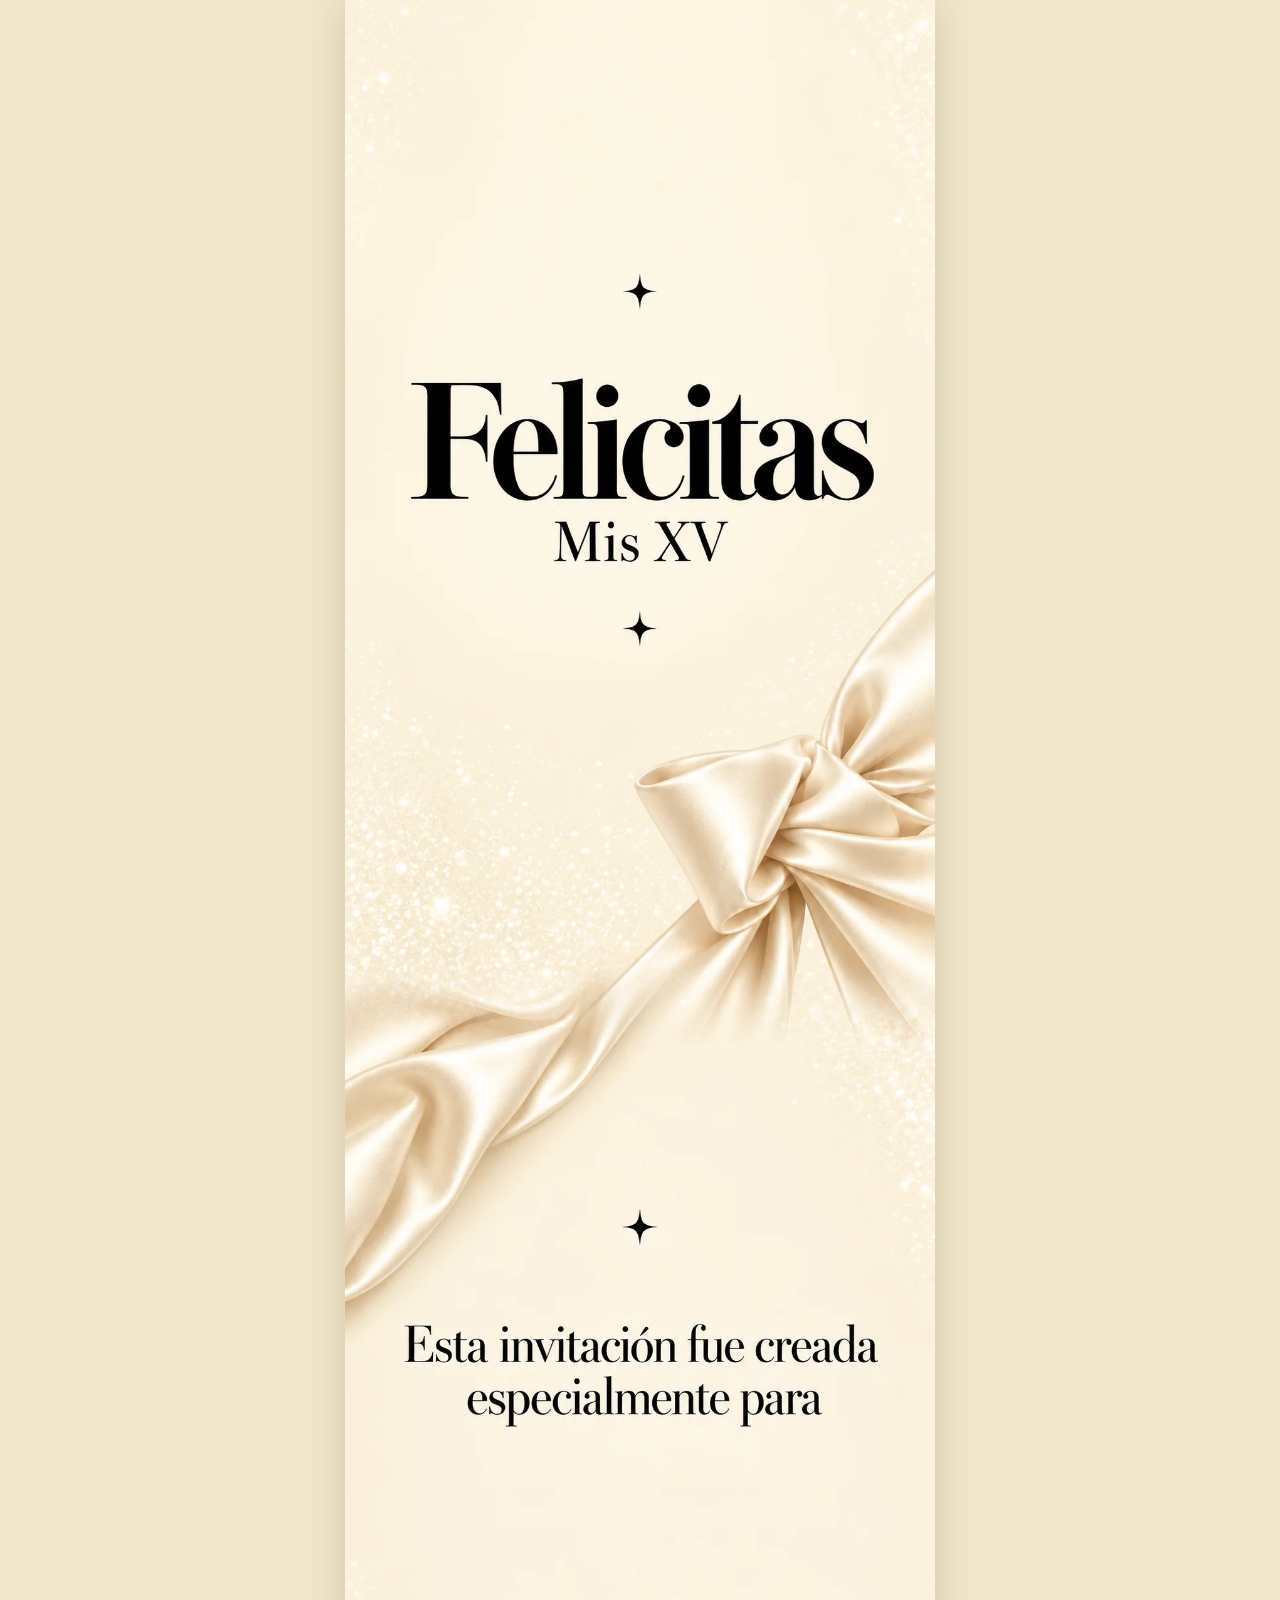
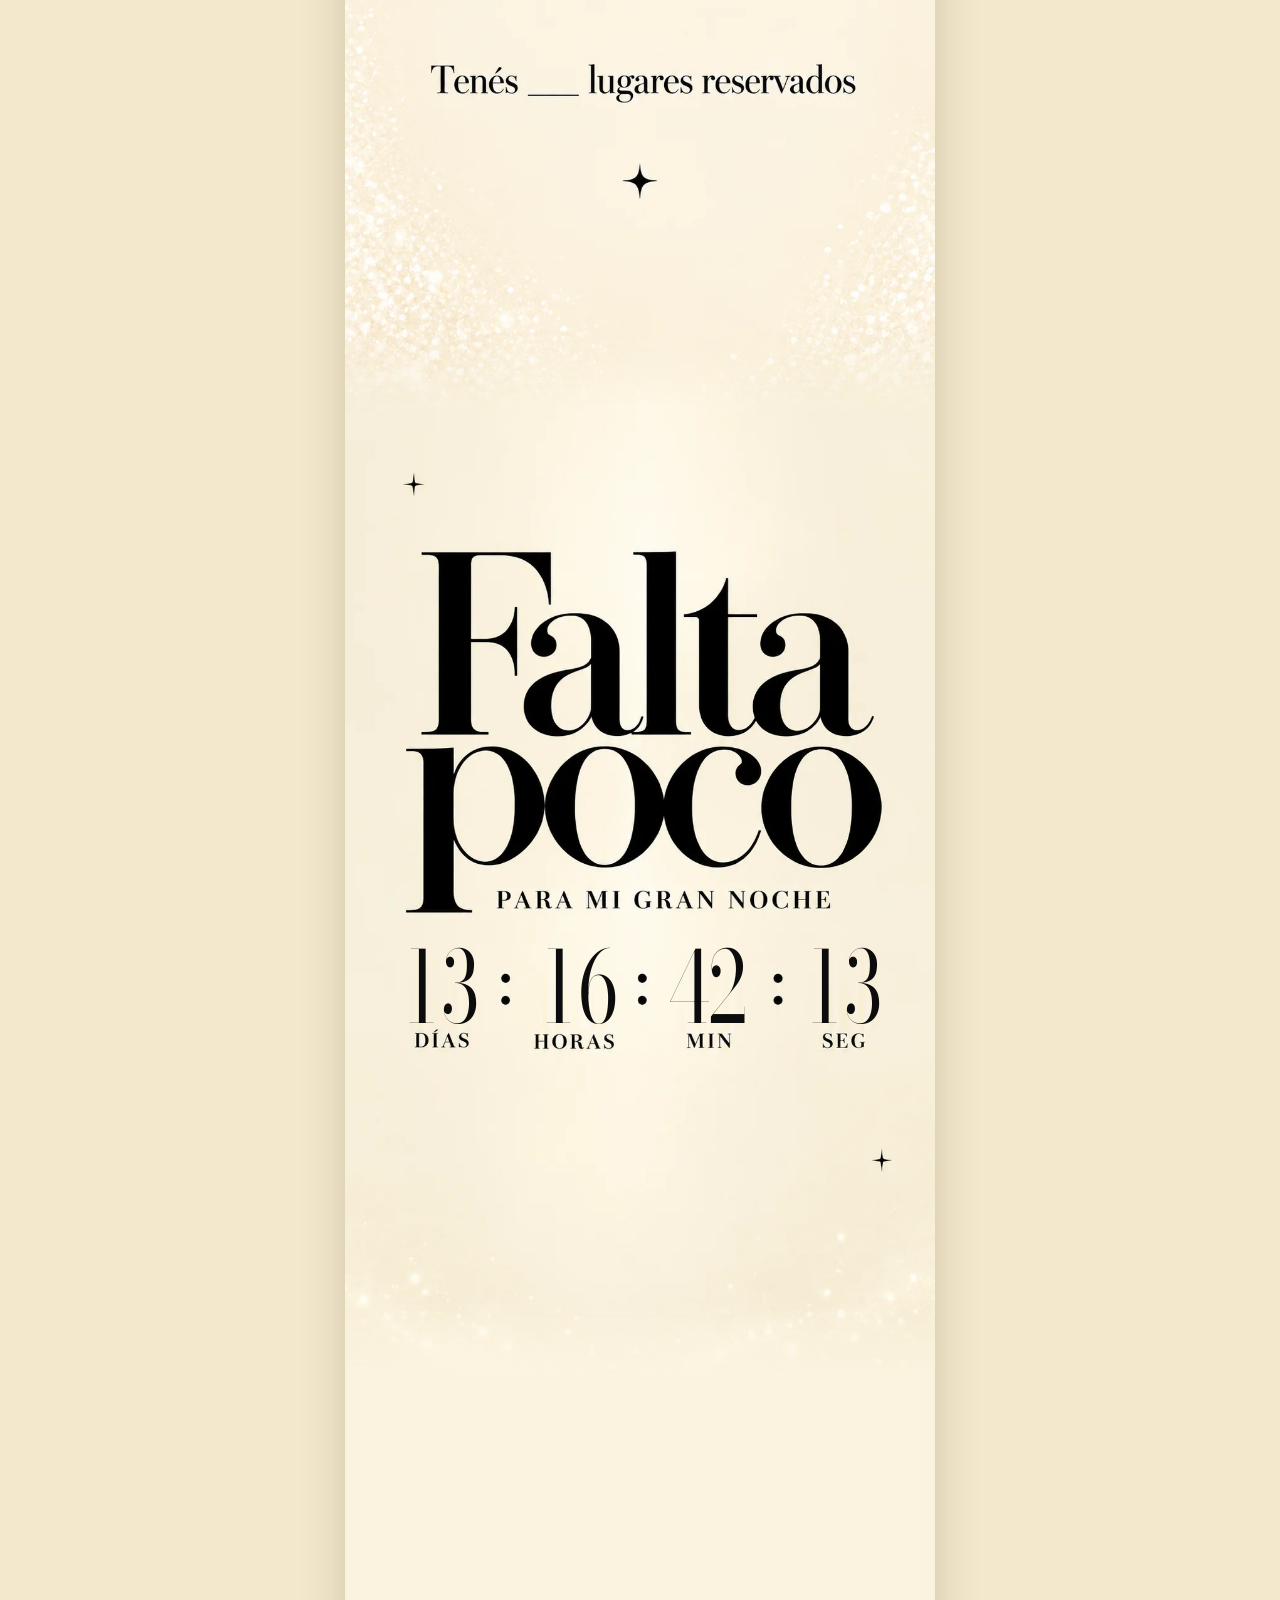
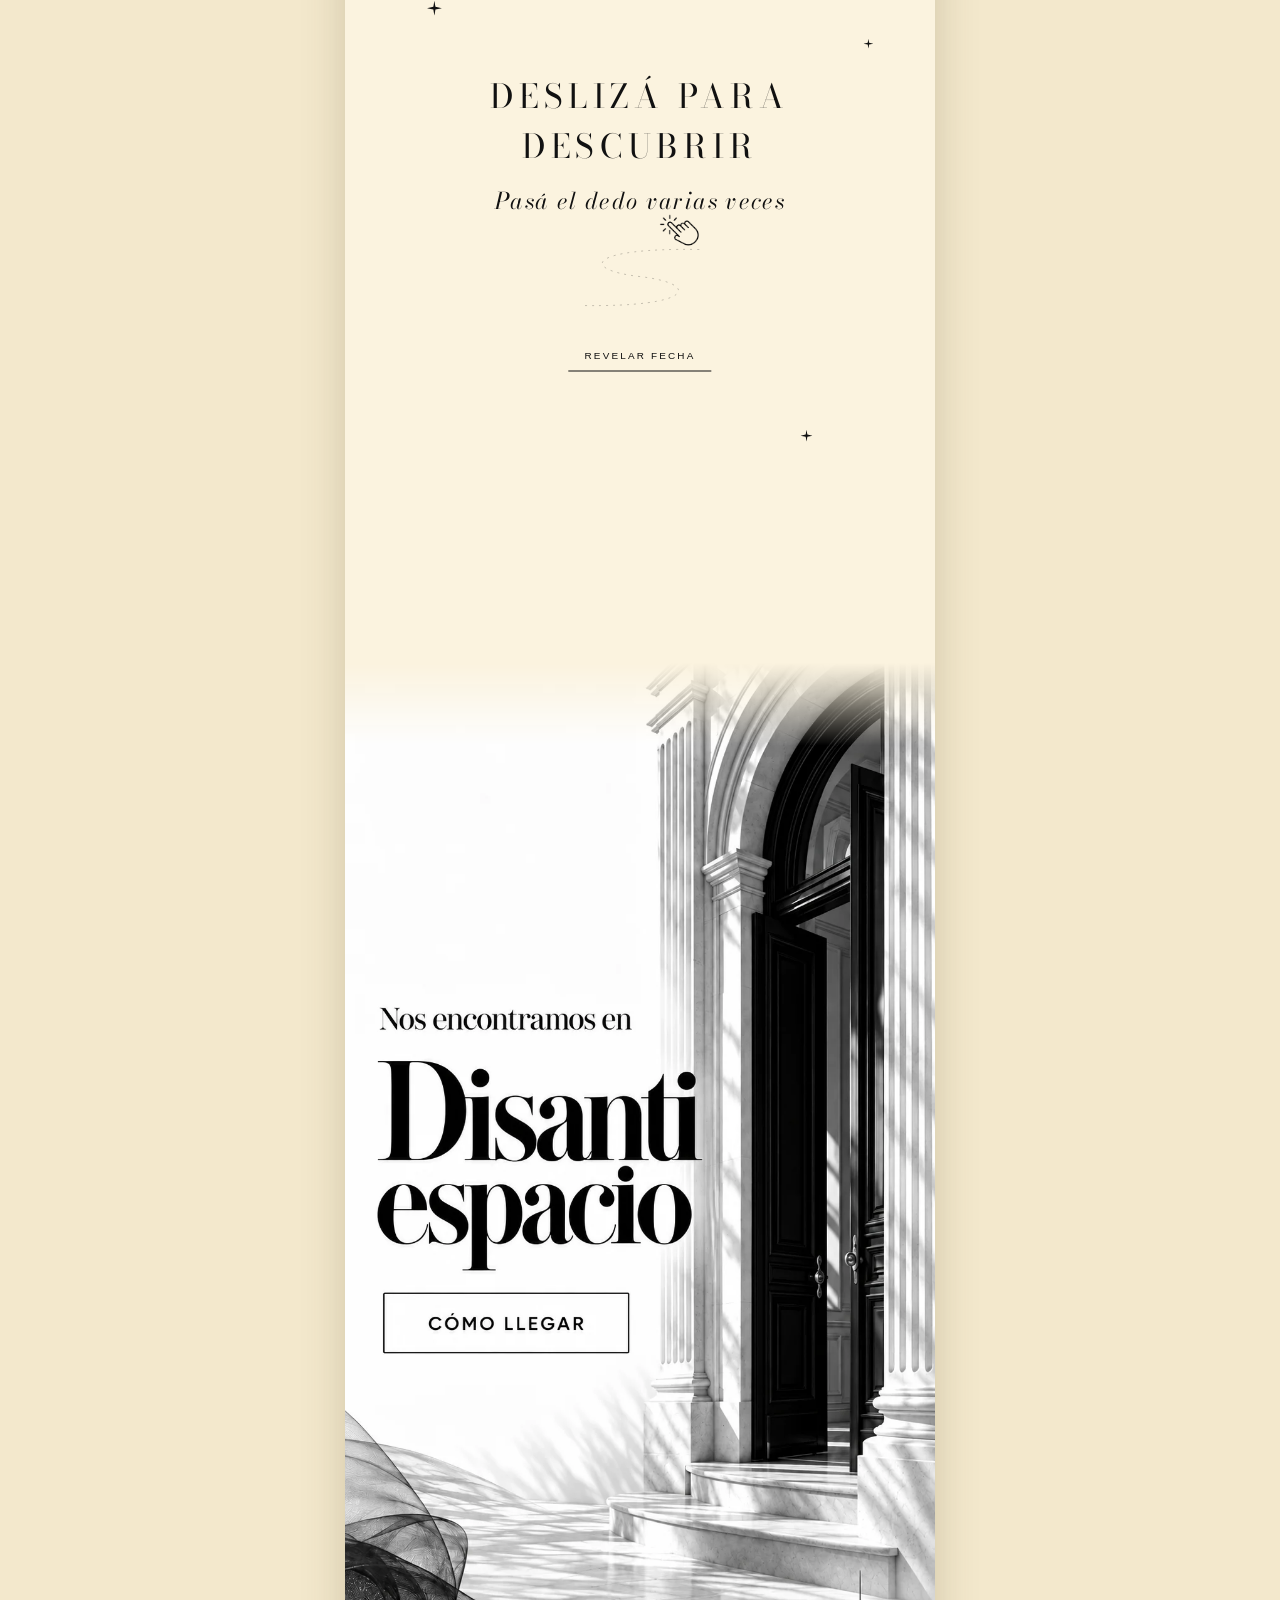
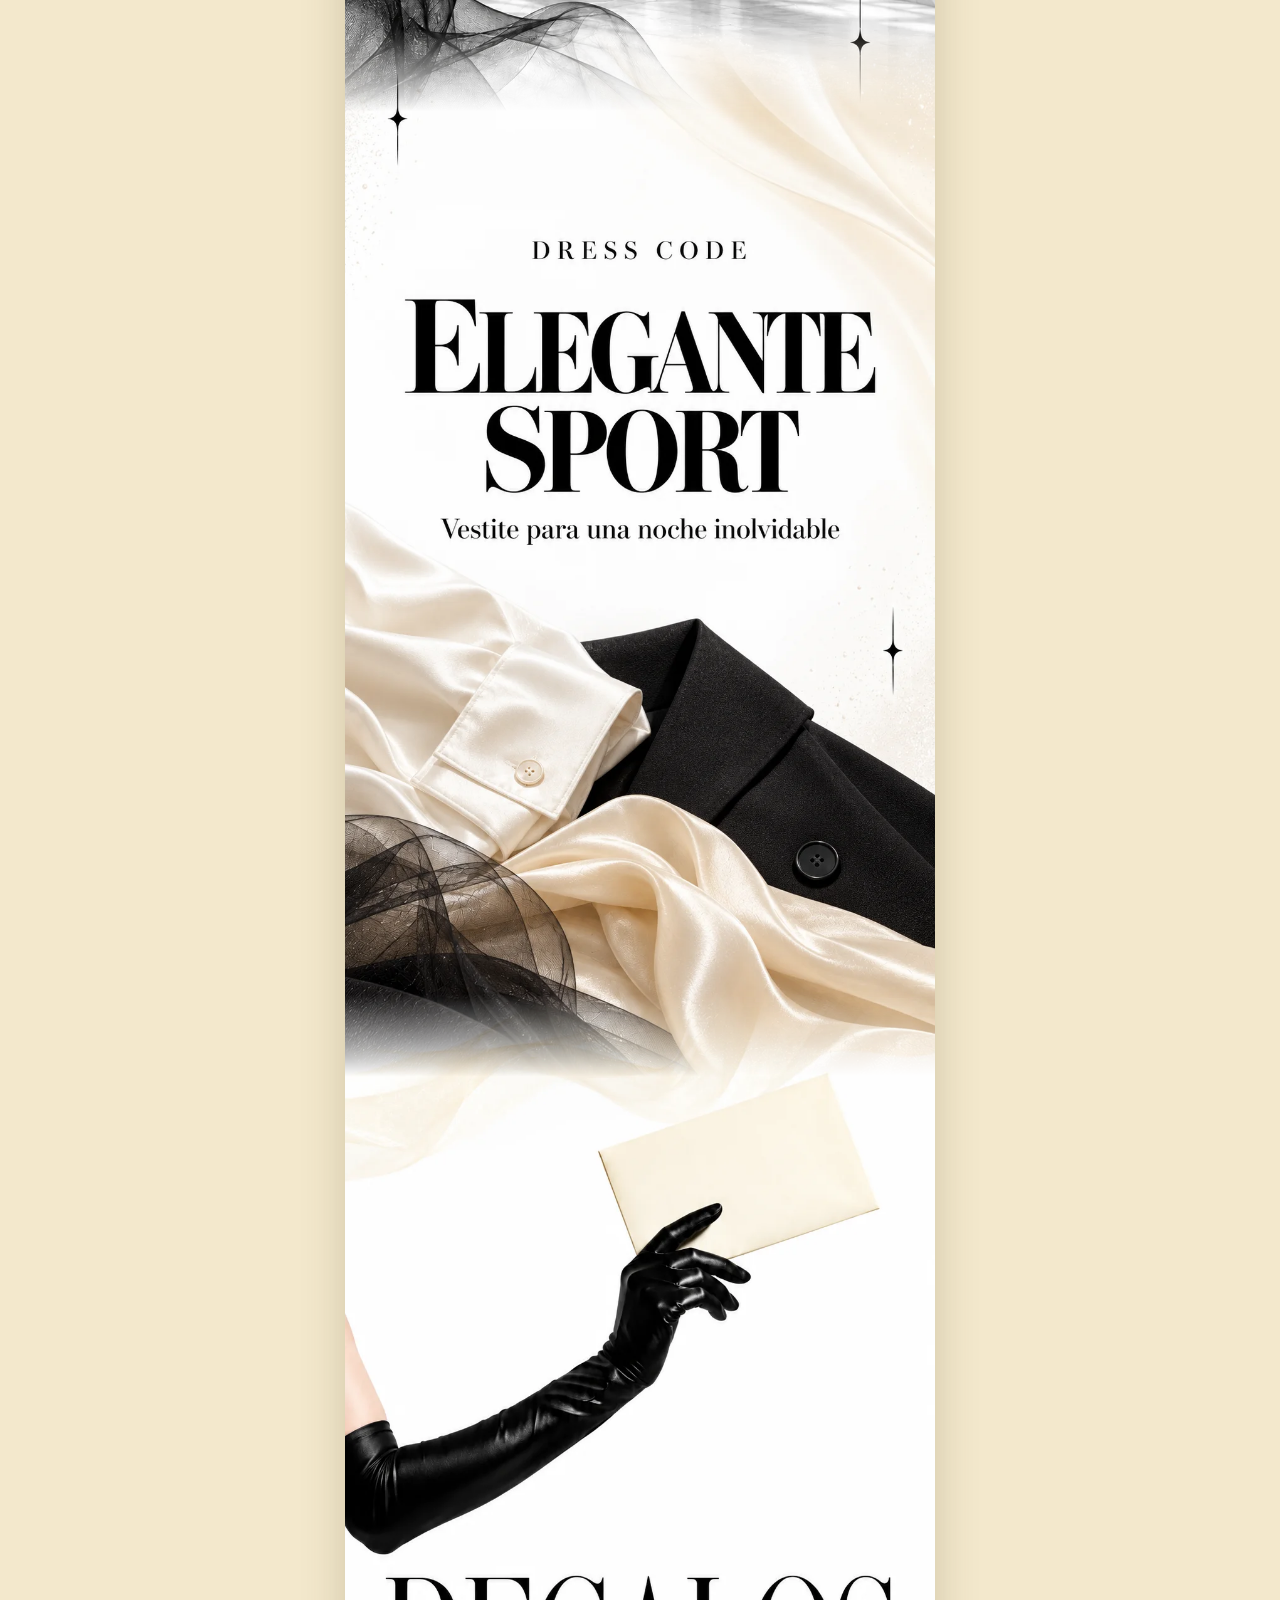
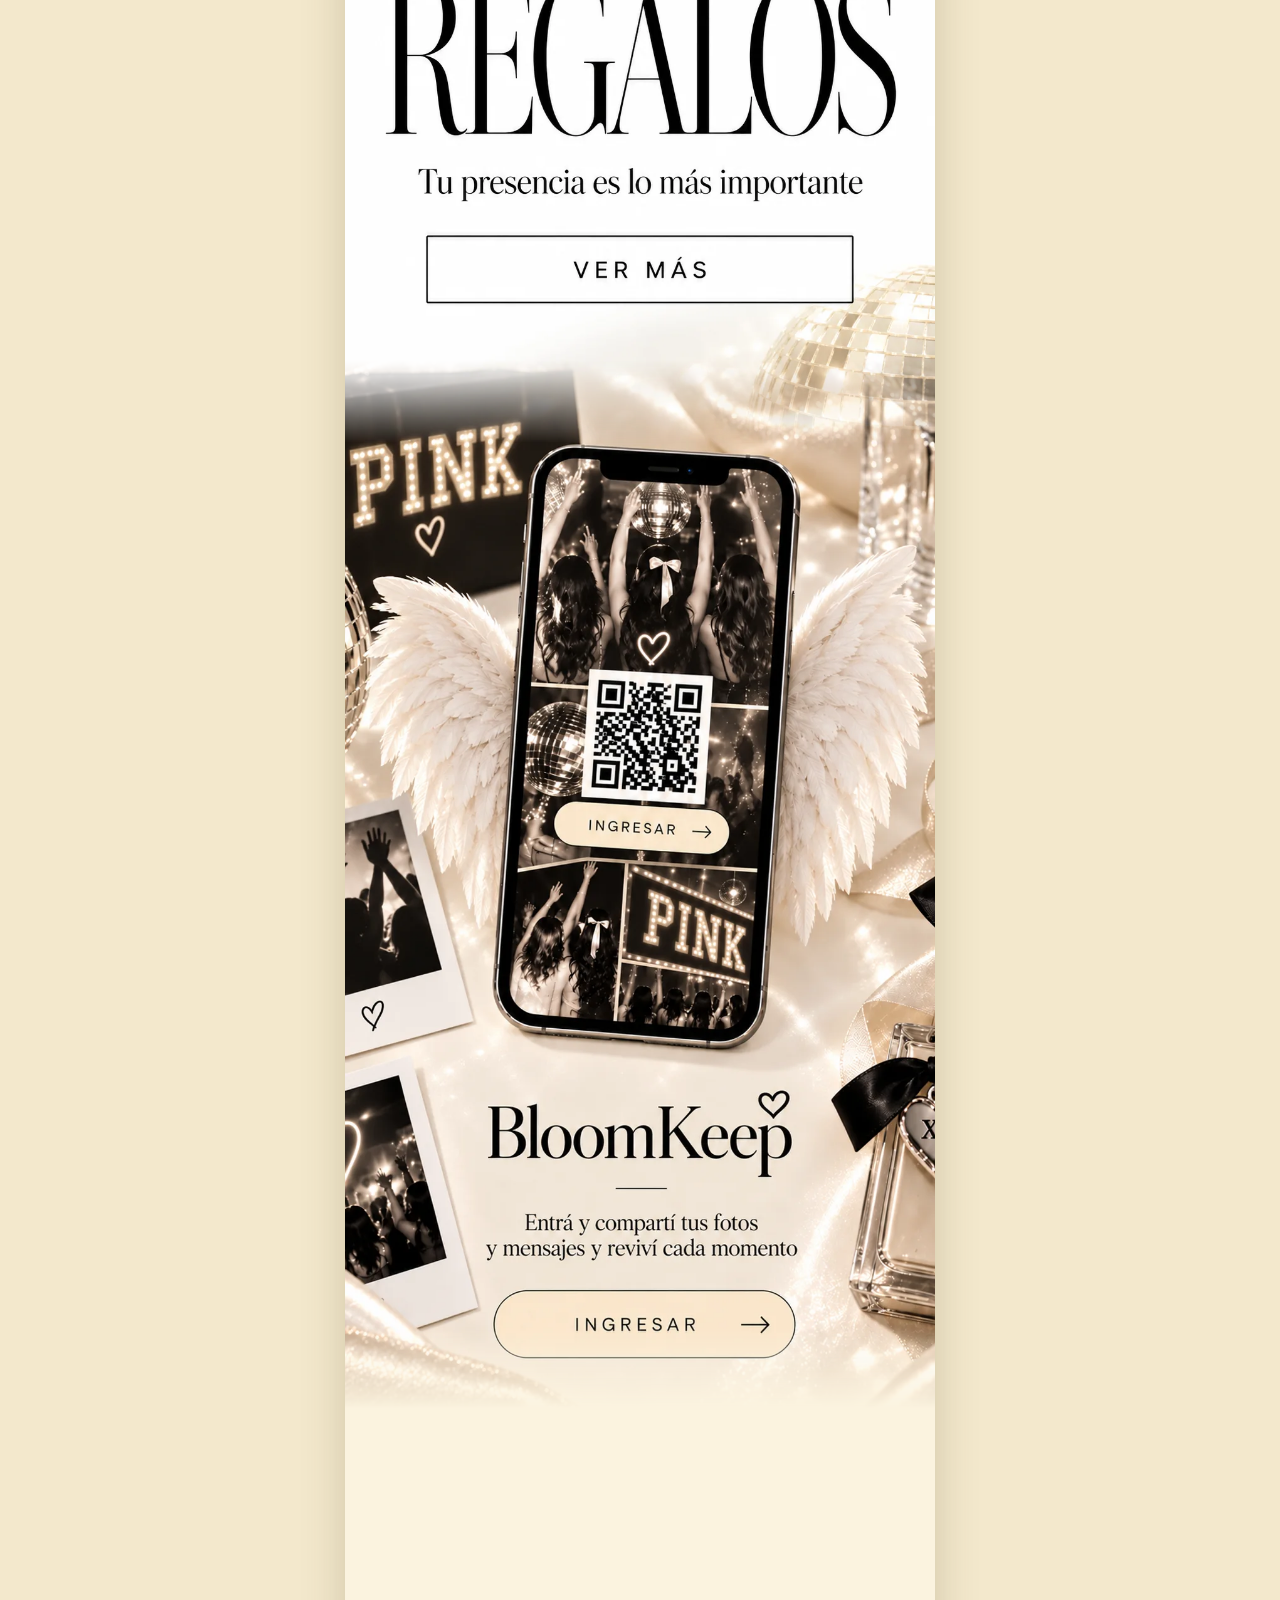
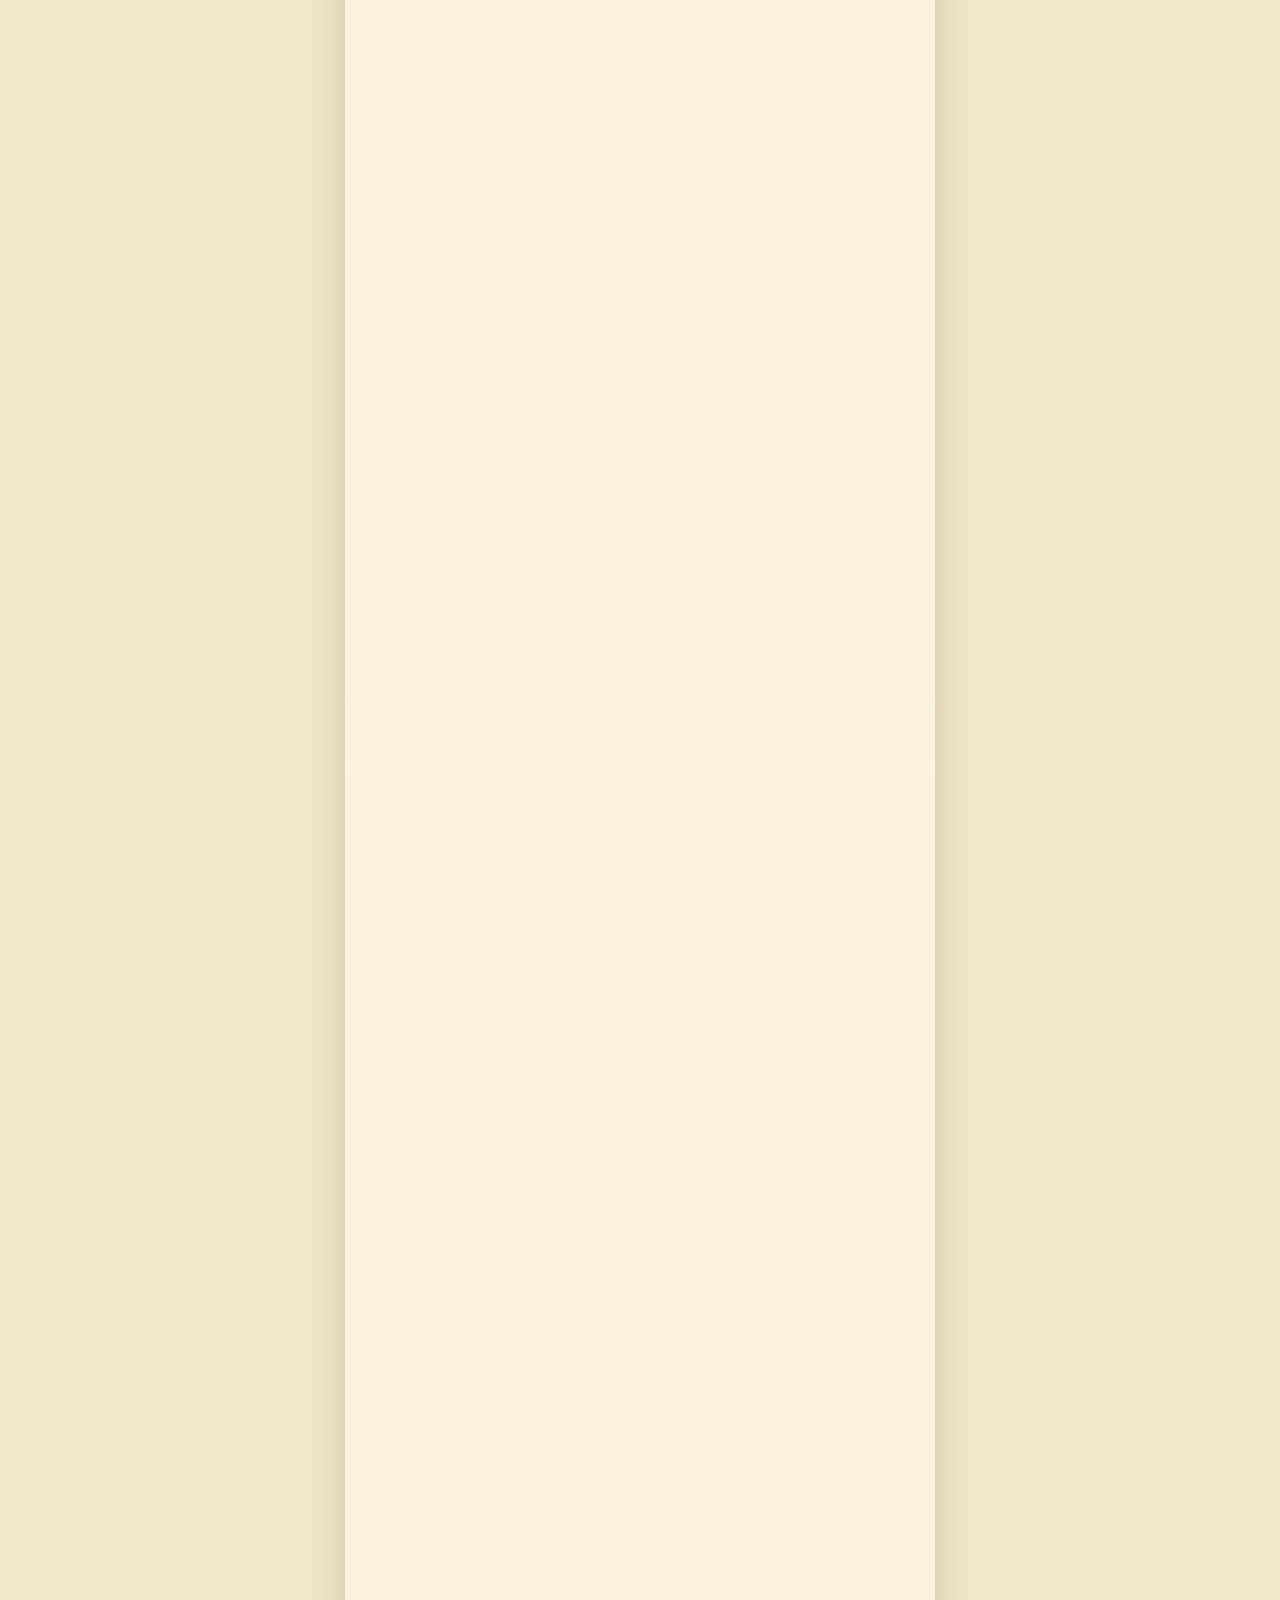
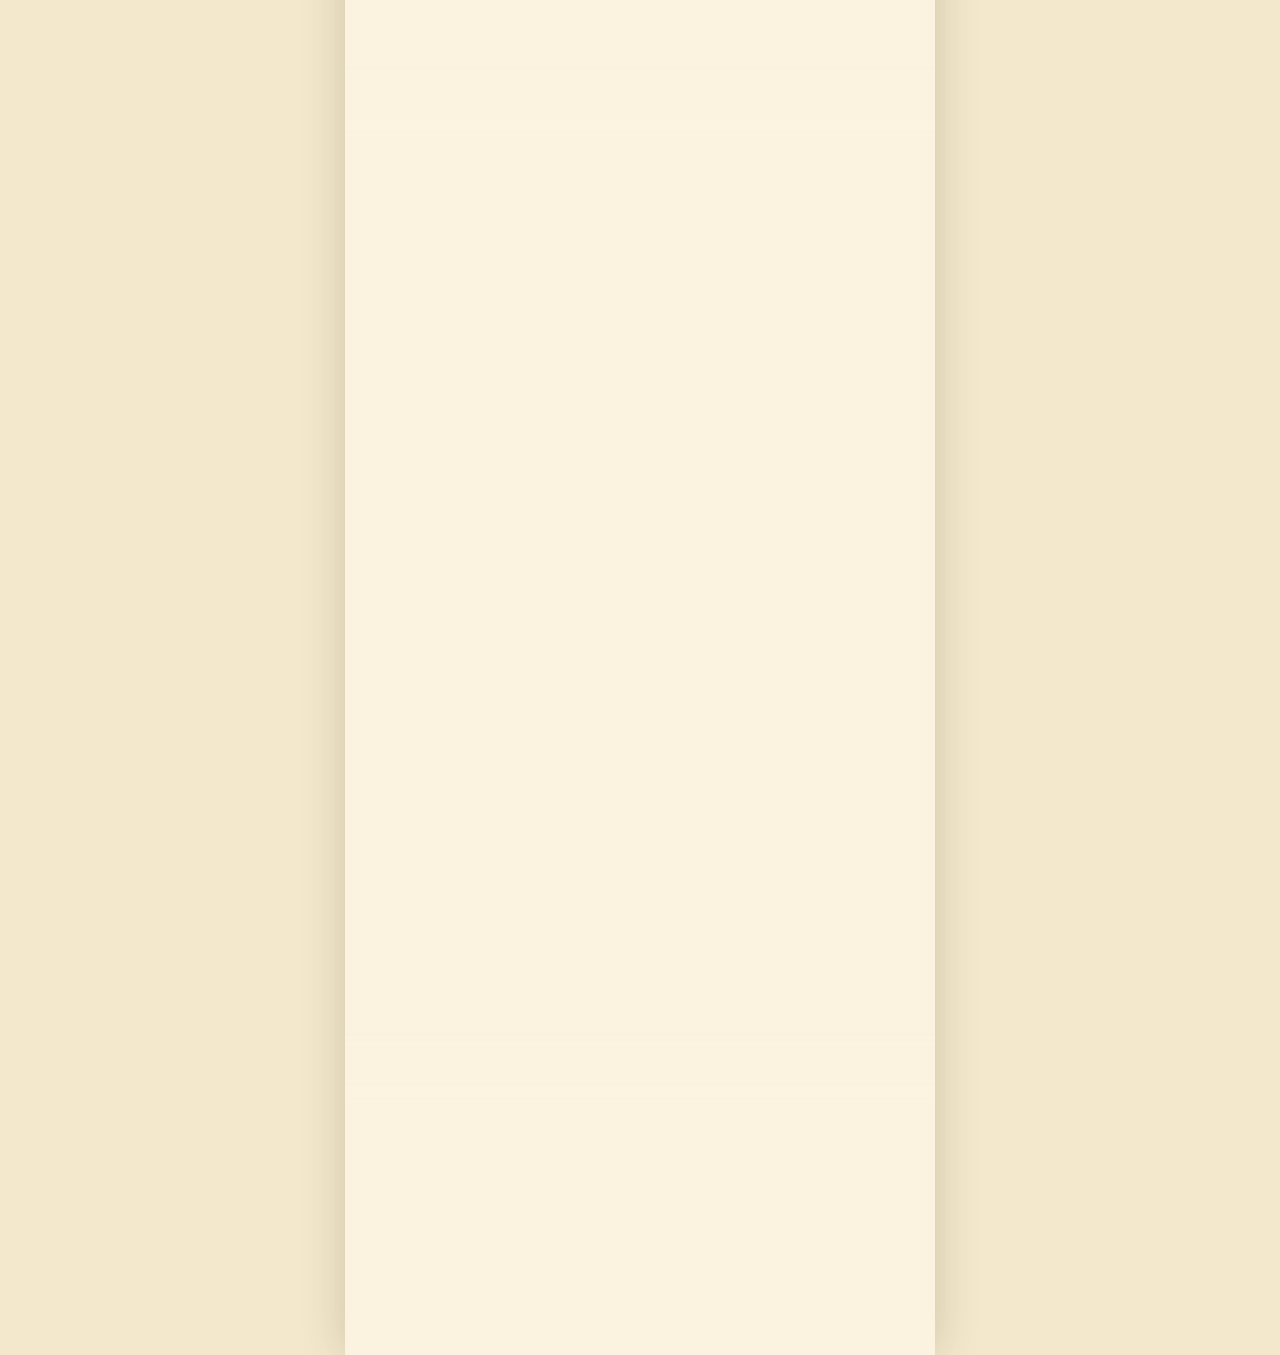
==== commit 792cb48a: "Nueva imagen y mensaje para la vista previa de WhatsApp Co-Authored-By: Claude Opus 5.5 <noreply@ant" ====
--- a/index.html
+++ b/index.html
@@ -9,7 +9,7 @@
     <meta name="theme-color" content="#f3e8cc" />
     <meta
       name="description"
-      content="Te invito a celebrar mis XV. Será una noche muy especial y quiero compartirla con vos. ✨"
+      content="Hay noches que se esperan toda la vida, y esta es la mía. Te invito a celebrar mis XV el 19 de diciembre. ¡Me encantaría que estés! ✨"
     />
     <link rel="canonical" href="https://bloomdate-felicitas15.netlify.app/" />
     <meta property="og:type" content="website" />
@@ -19,17 +19,18 @@
     <meta property="og:title" content="Mis XV · Felicitas" />
     <meta
       property="og:description"
-      content="Te invito a celebrar mis XV. Será una noche muy especial y quiero compartirla con vos. ✨"
+      content="Hay noches que se esperan toda la vida, y esta es la mía. Te invito a celebrar mis XV el 19 de diciembre. ¡Me encantaría que estés! ✨"
     />
-    <meta property="og:image" content="https://bloomdate-felicitas15.netlify.app/assets/whatsapp-felicitas.jpg" />
-    <meta property="og:image:secure_url" content="https://bloomdate-felicitas15.netlify.app/assets/whatsapp-felicitas.jpg" />
+    <meta property="og:image" content="https://bloomdate-felicitas15.netlify.app/assets/whatsapp-felicitas-xv.jpg" />
+    <meta property="og:image:secure_url" content="https://bloomdate-felicitas15.netlify.app/assets/whatsapp-felicitas-xv.jpg" />
     <meta property="og:image:type" content="image/jpeg" />
     <meta property="og:image:width" content="1200" />
     <meta property="og:image:height" content="630" />
-    <meta property="og:image:alt" content="Mis XV de Felicitas, 19 de diciembre" />
+    <meta property="og:image:alt" content="Felicitas, mis XV" />
     <meta name="twitter:card" content="summary_large_image" />
     <meta name="twitter:title" content="Mis XV · Felicitas" />
-    <meta name="twitter:image" content="https://bloomdate-felicitas15.netlify.app/assets/whatsapp-felicitas.jpg" />
+    <meta name="twitter:description" content="Hay noches que se esperan toda la vida, y esta es la mía. Te invito a celebrar mis XV el 19 de diciembre. ¡Me encantaría que estés! ✨" />
+    <meta name="twitter:image" content="https://bloomdate-felicitas15.netlify.app/assets/whatsapp-felicitas-xv.jpg" />
     <title>Mis XV · Felicitas</title>
     <link rel="preconnect" href="https://fonts.googleapis.com" />
     <link rel="preconnect" href="https://fonts.gstatic.com" crossorigin />
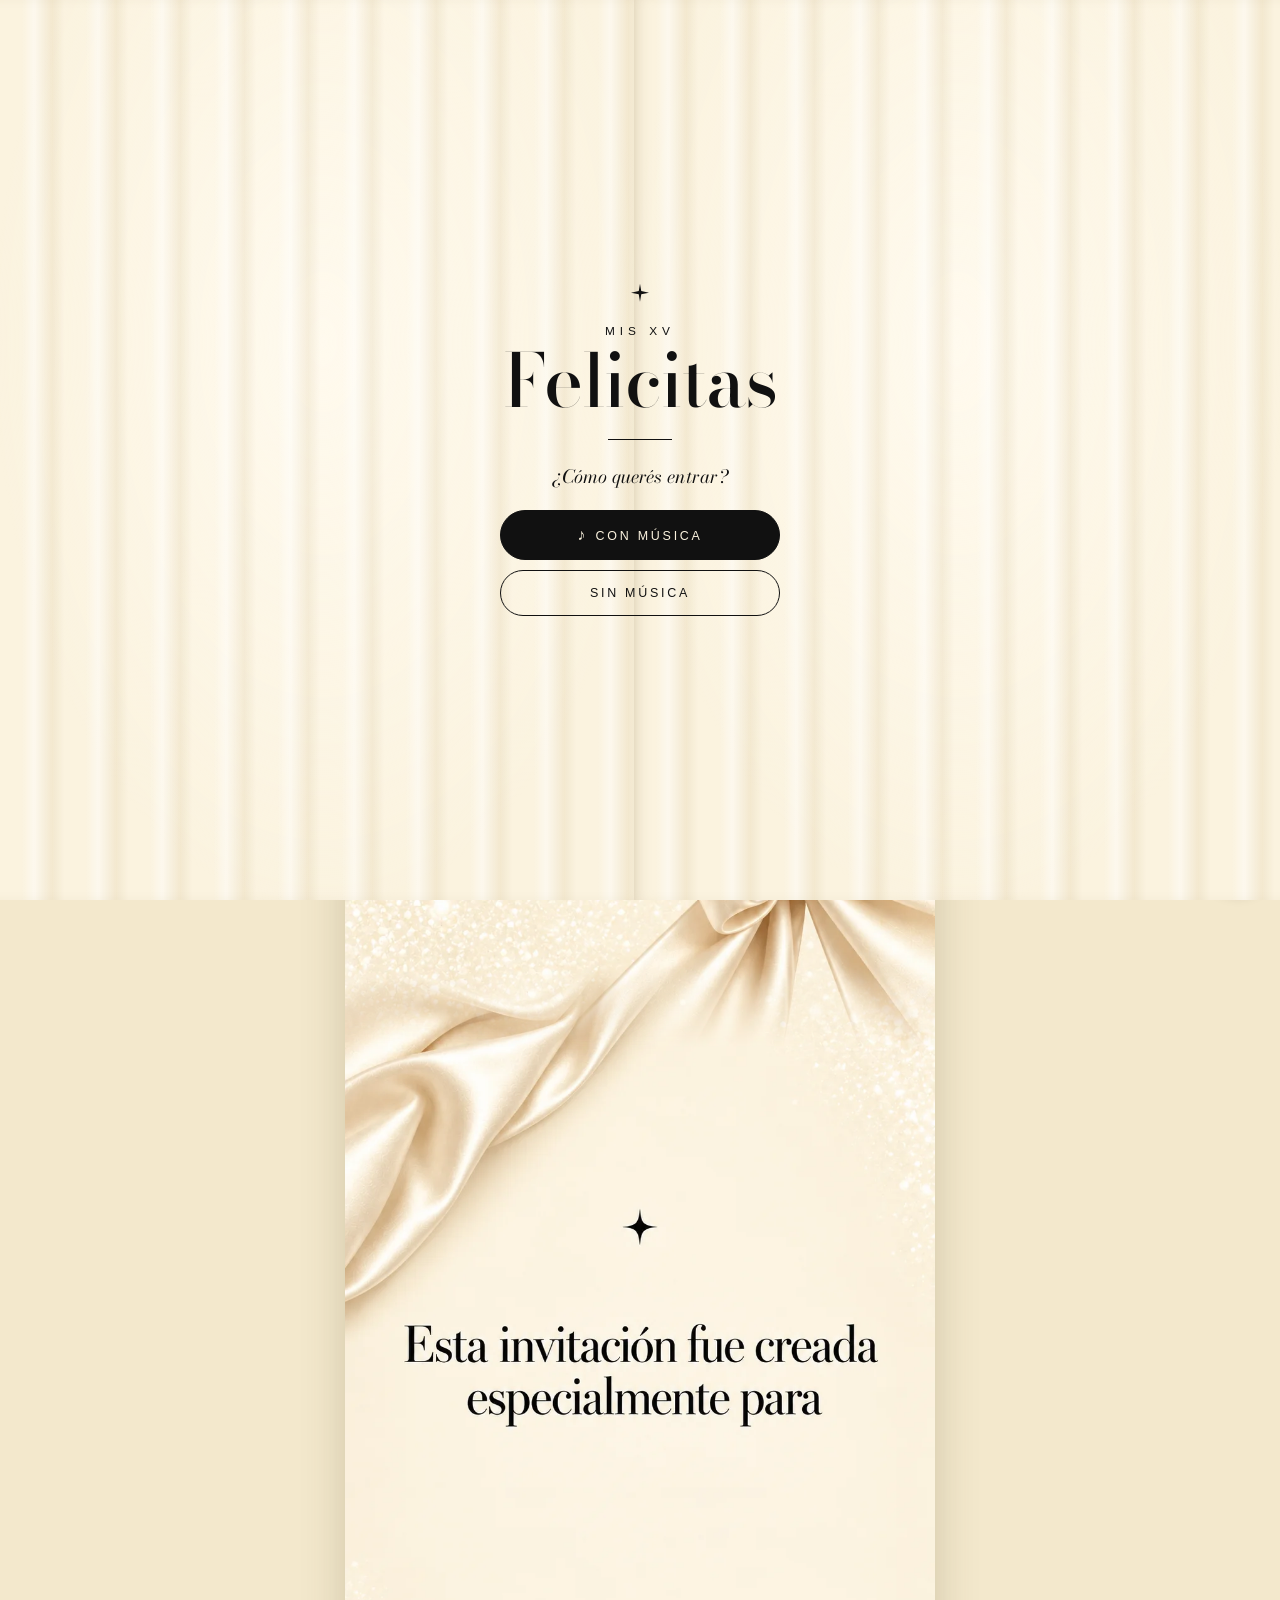
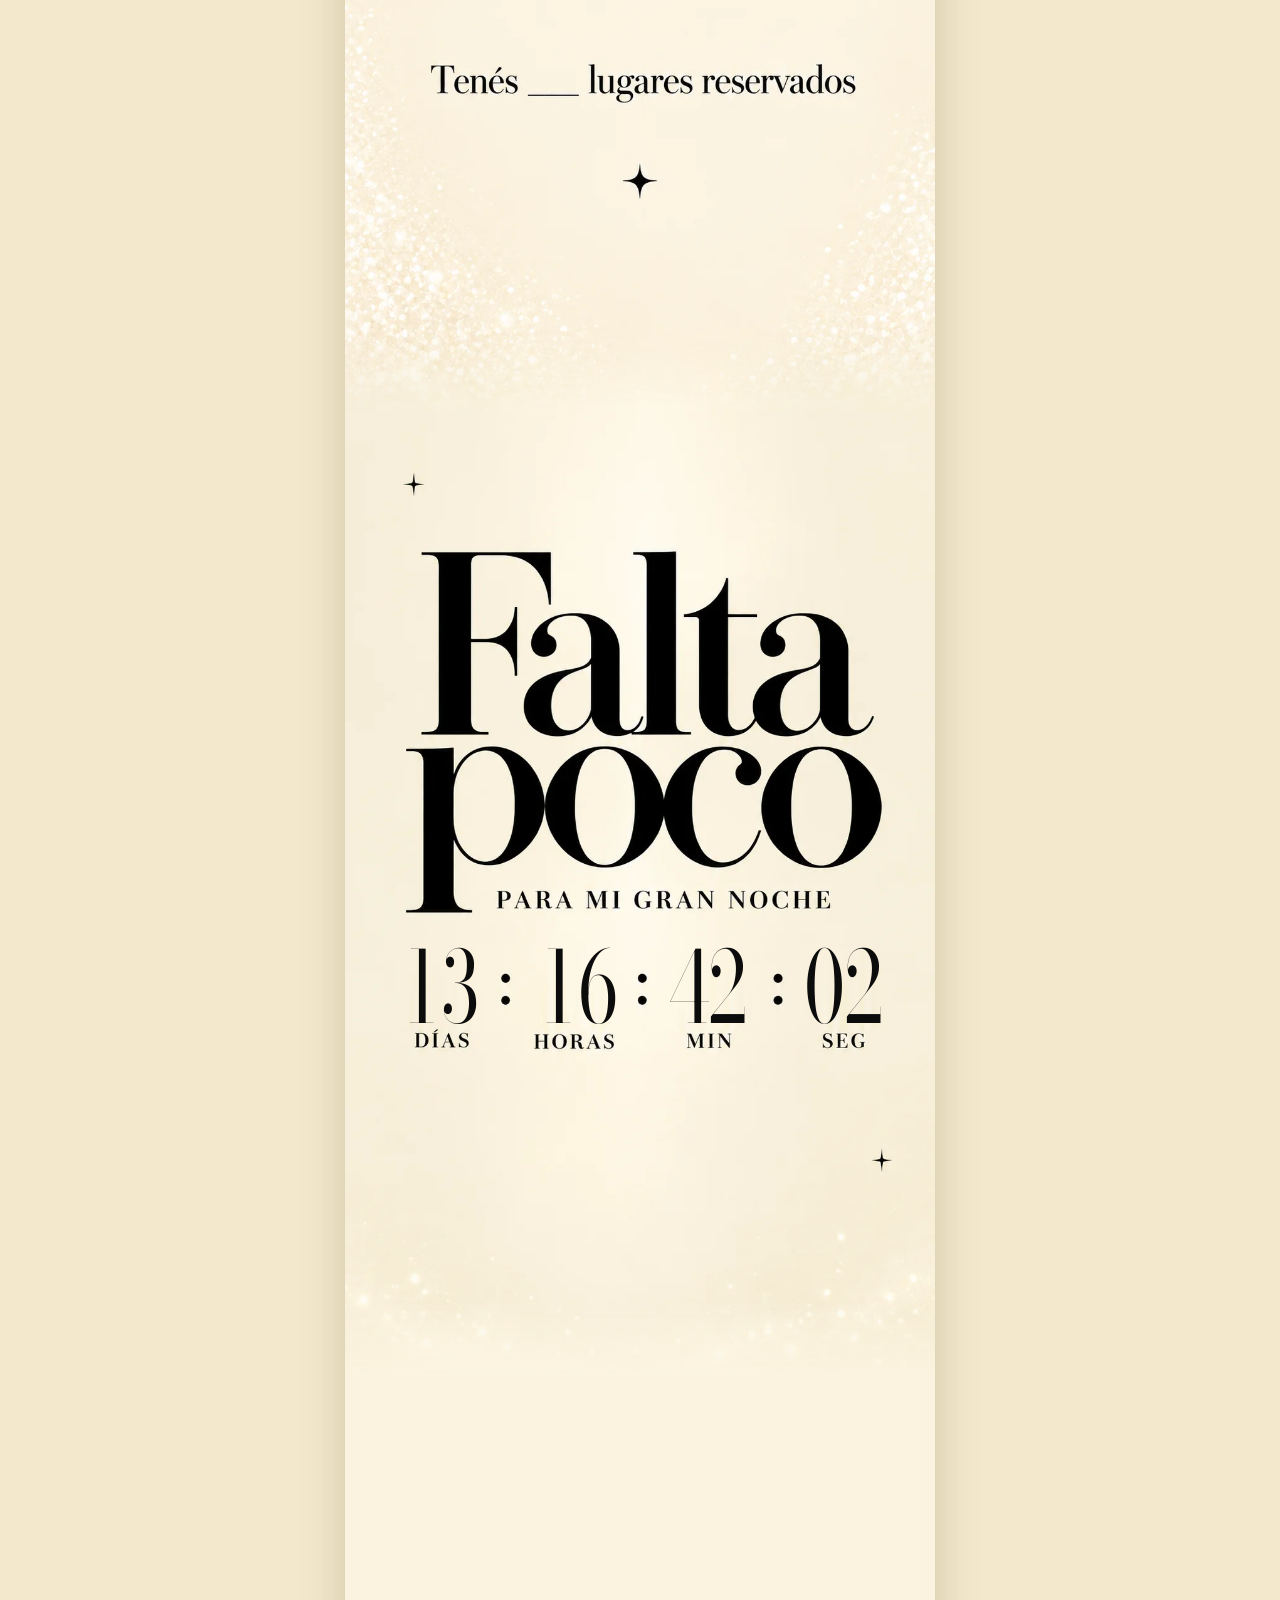
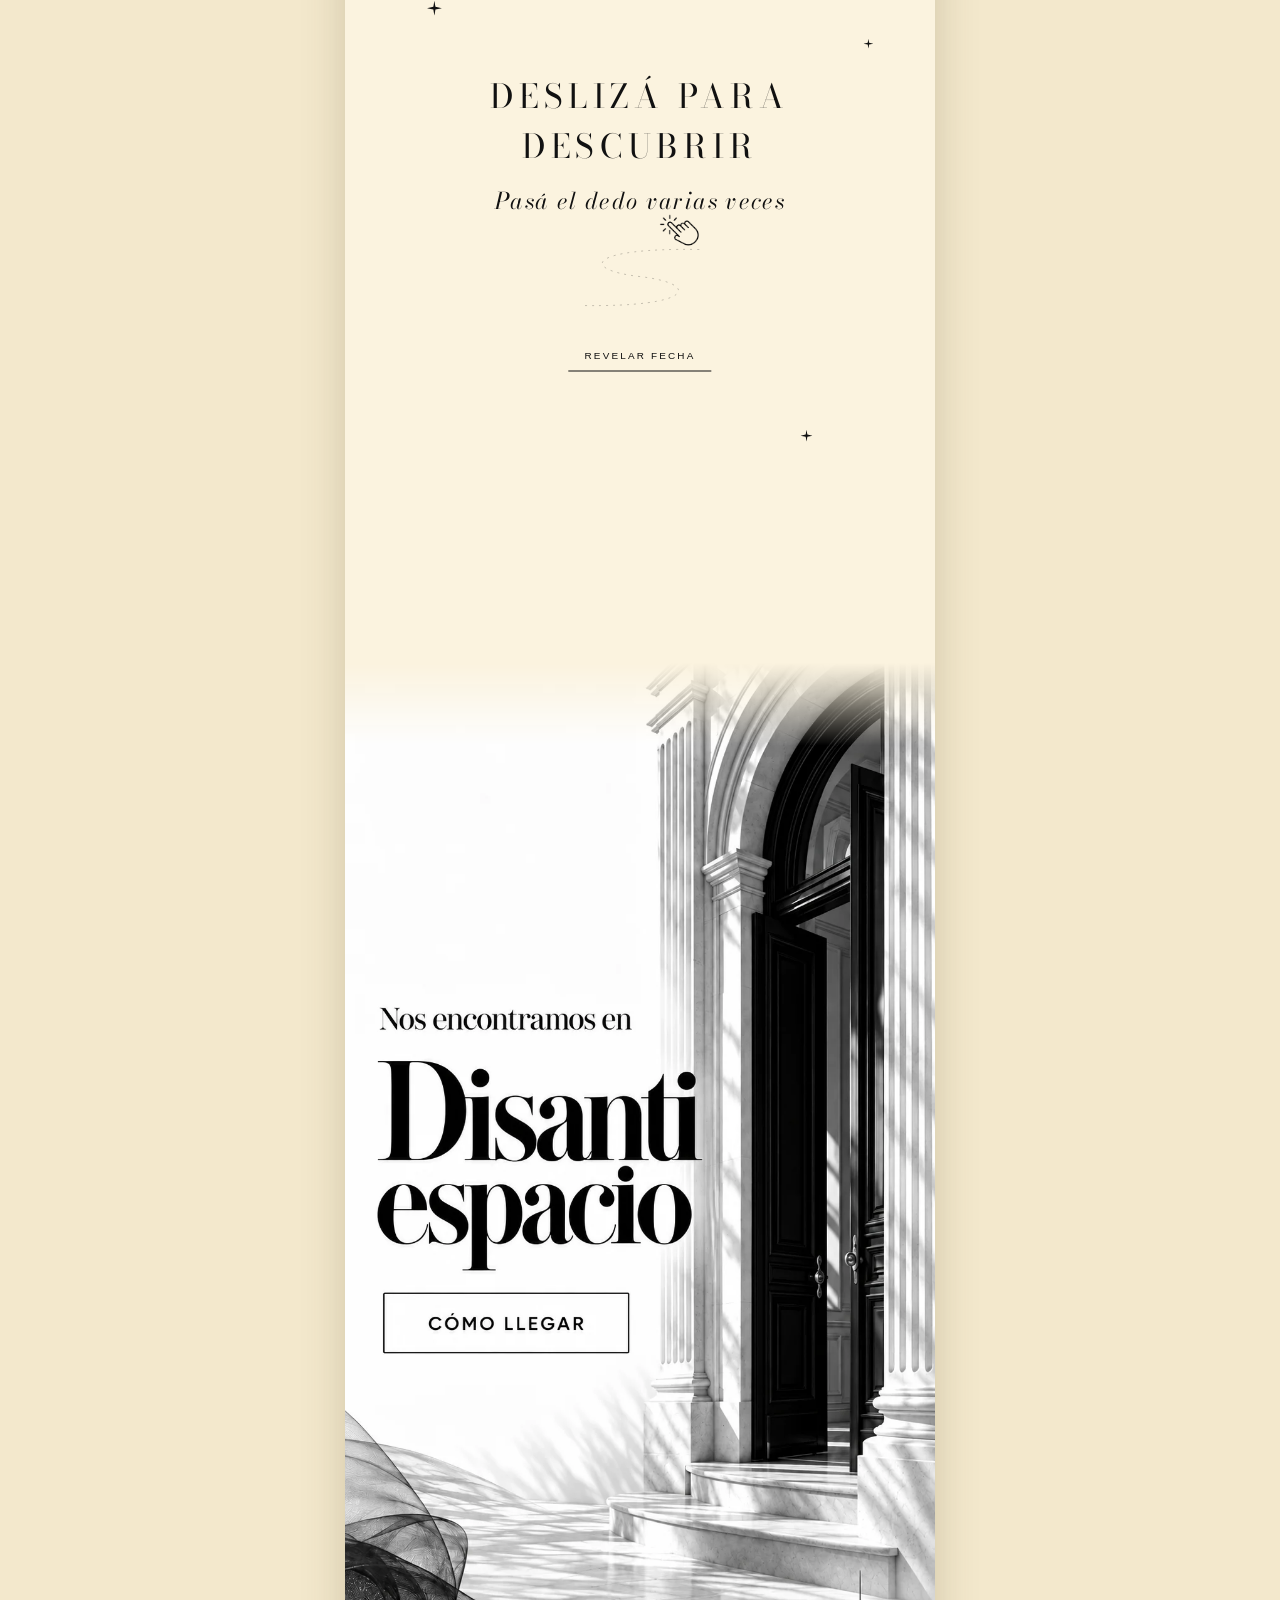
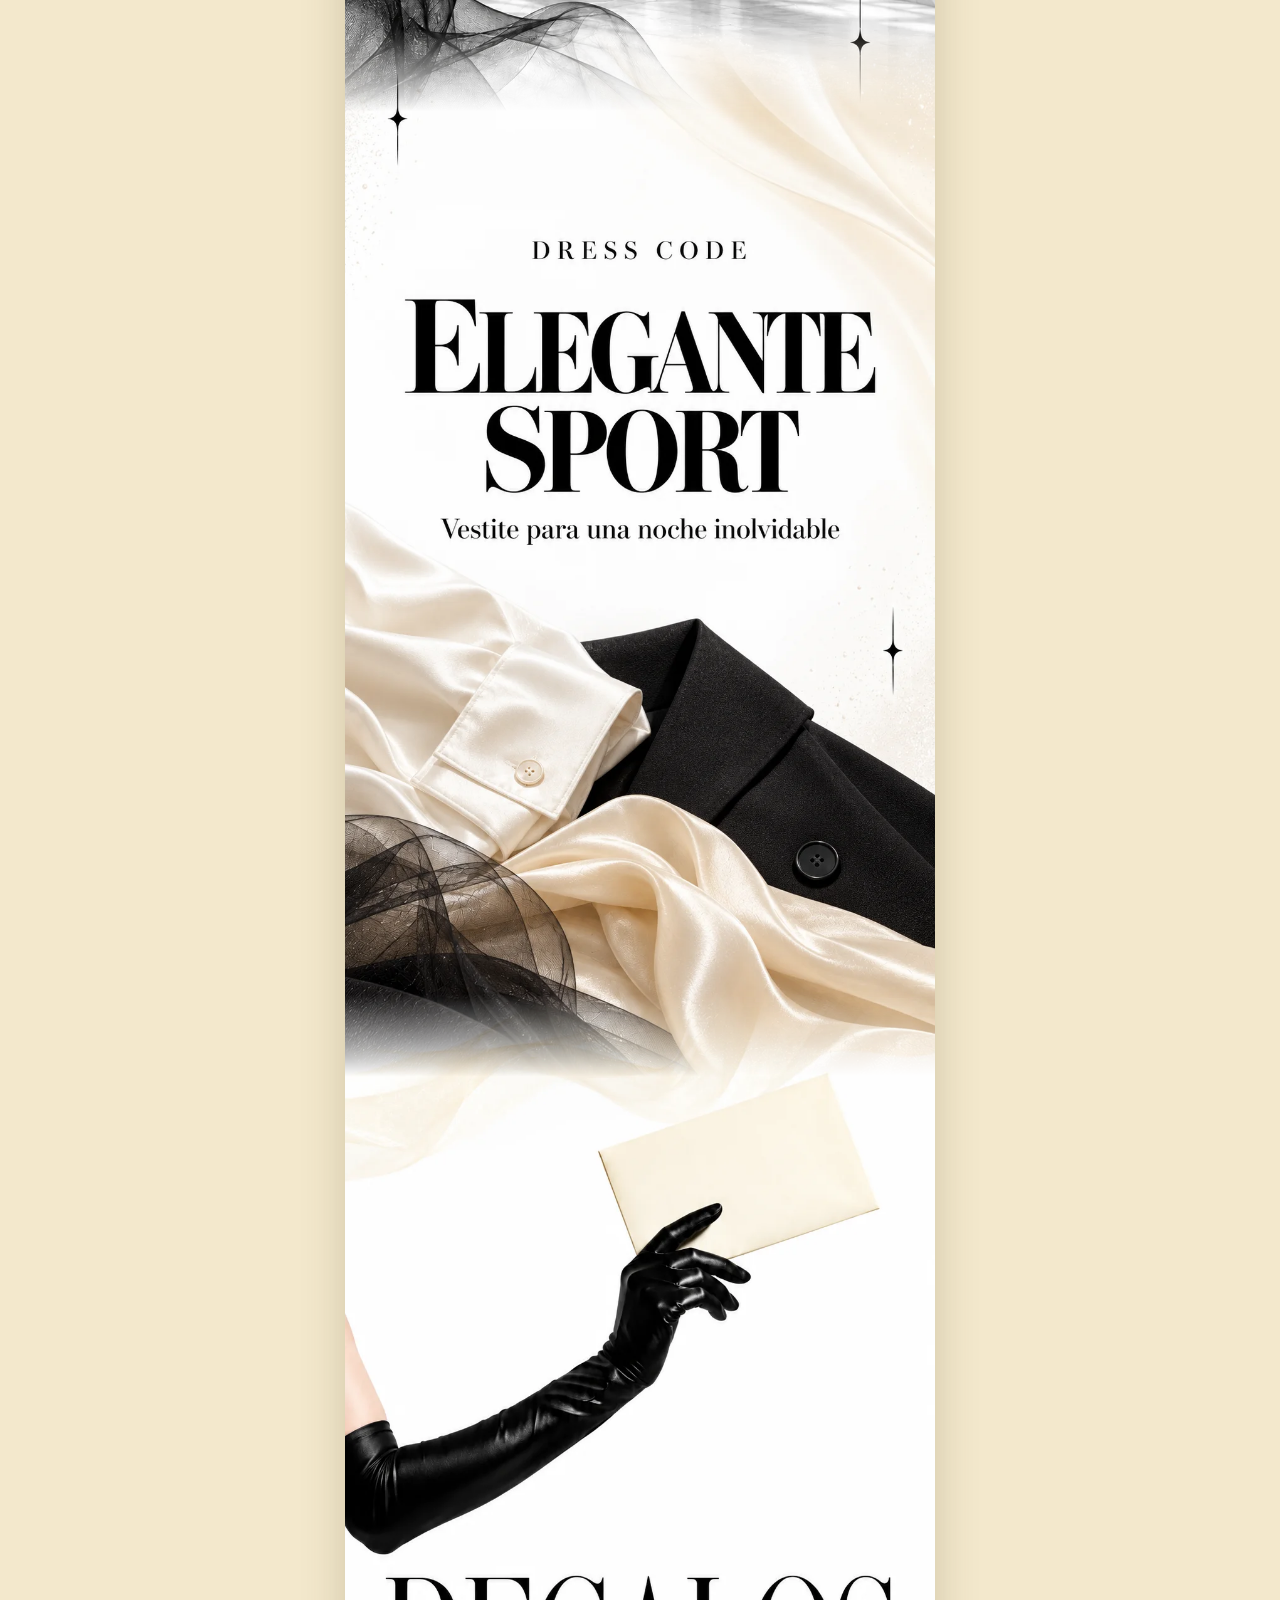
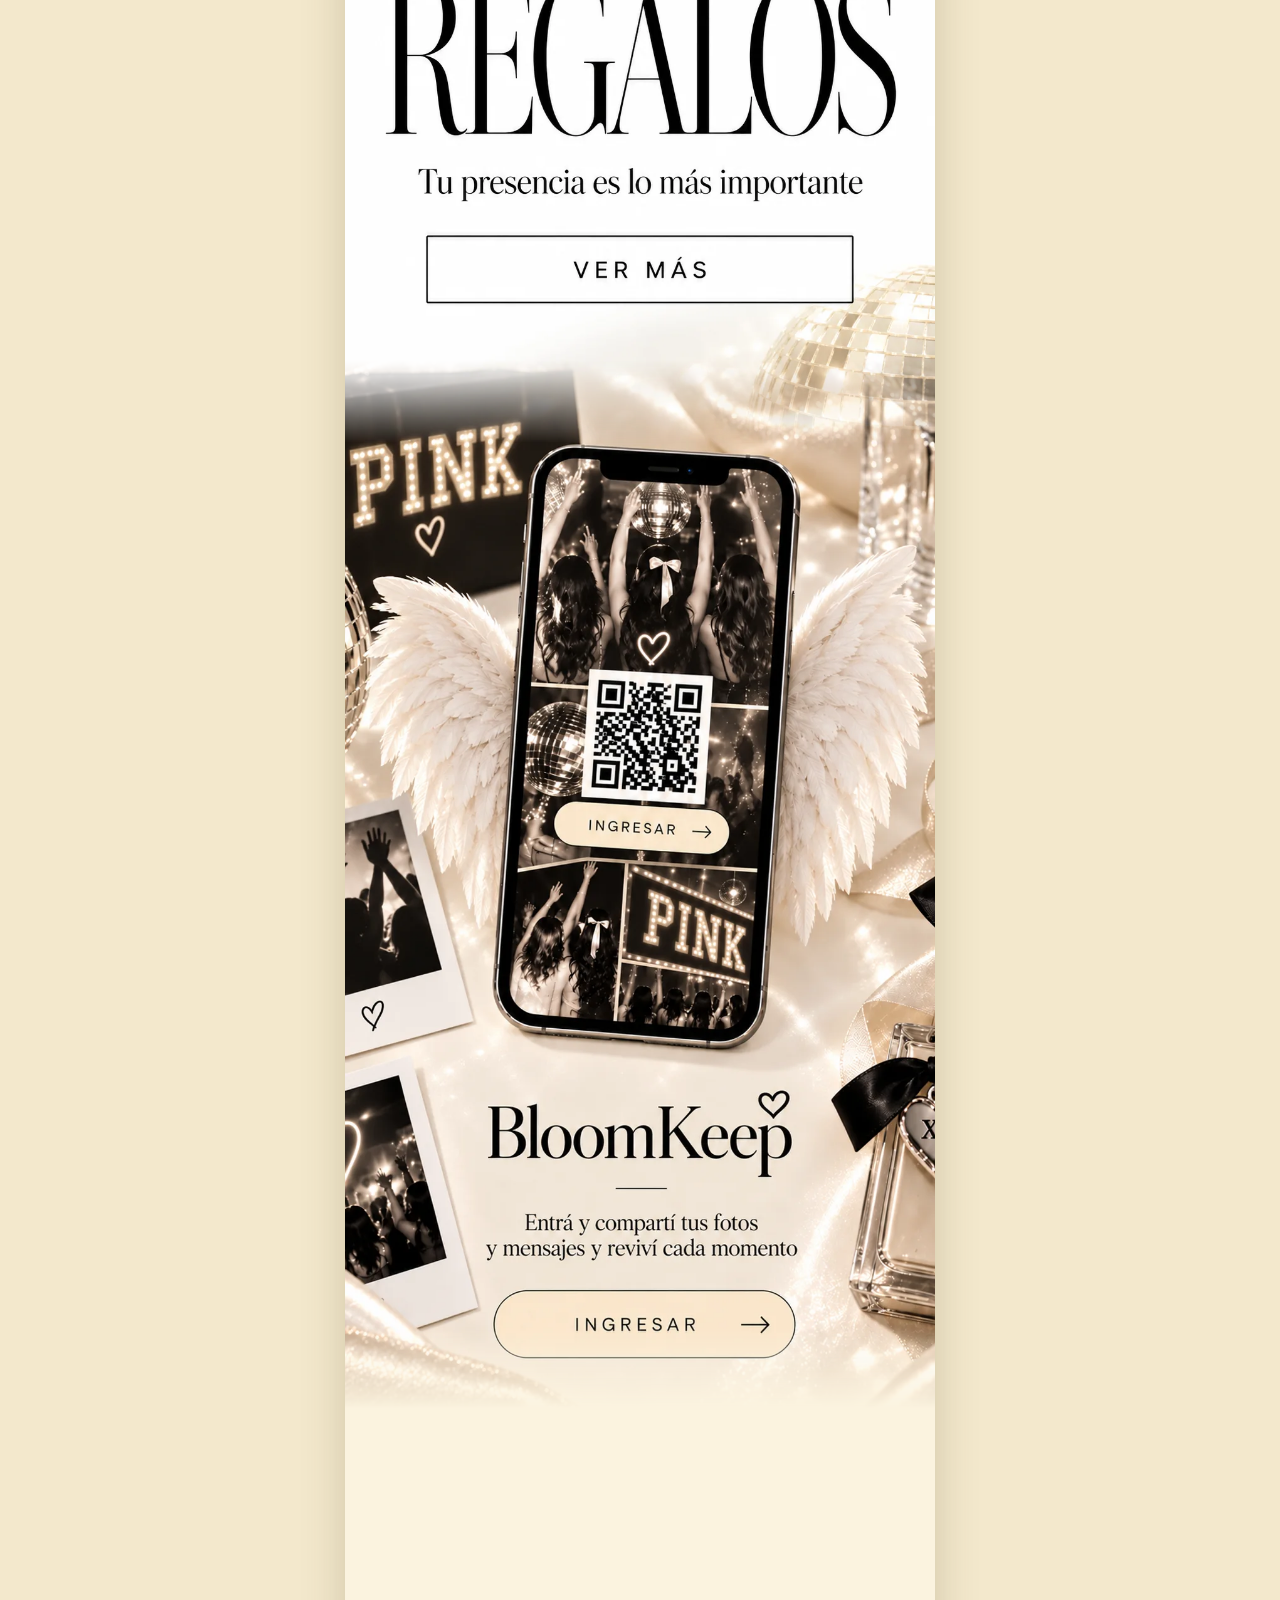
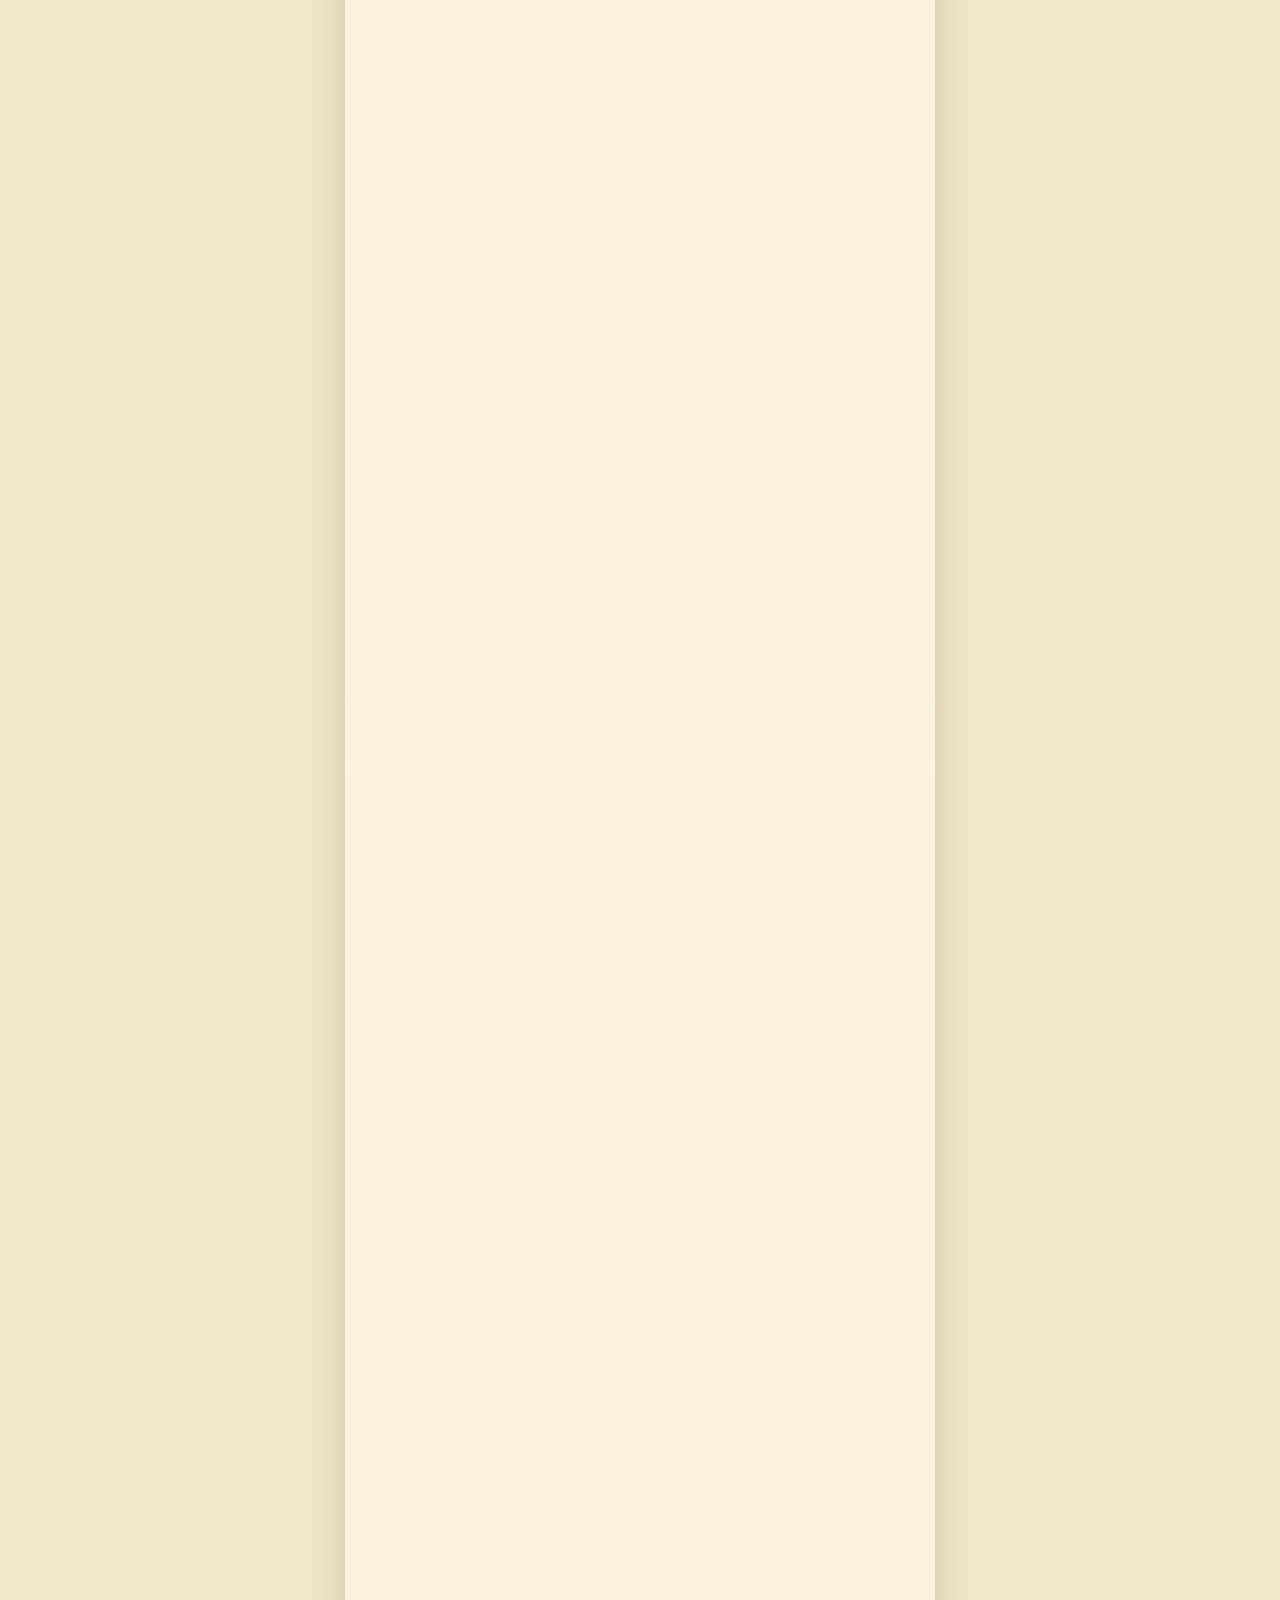
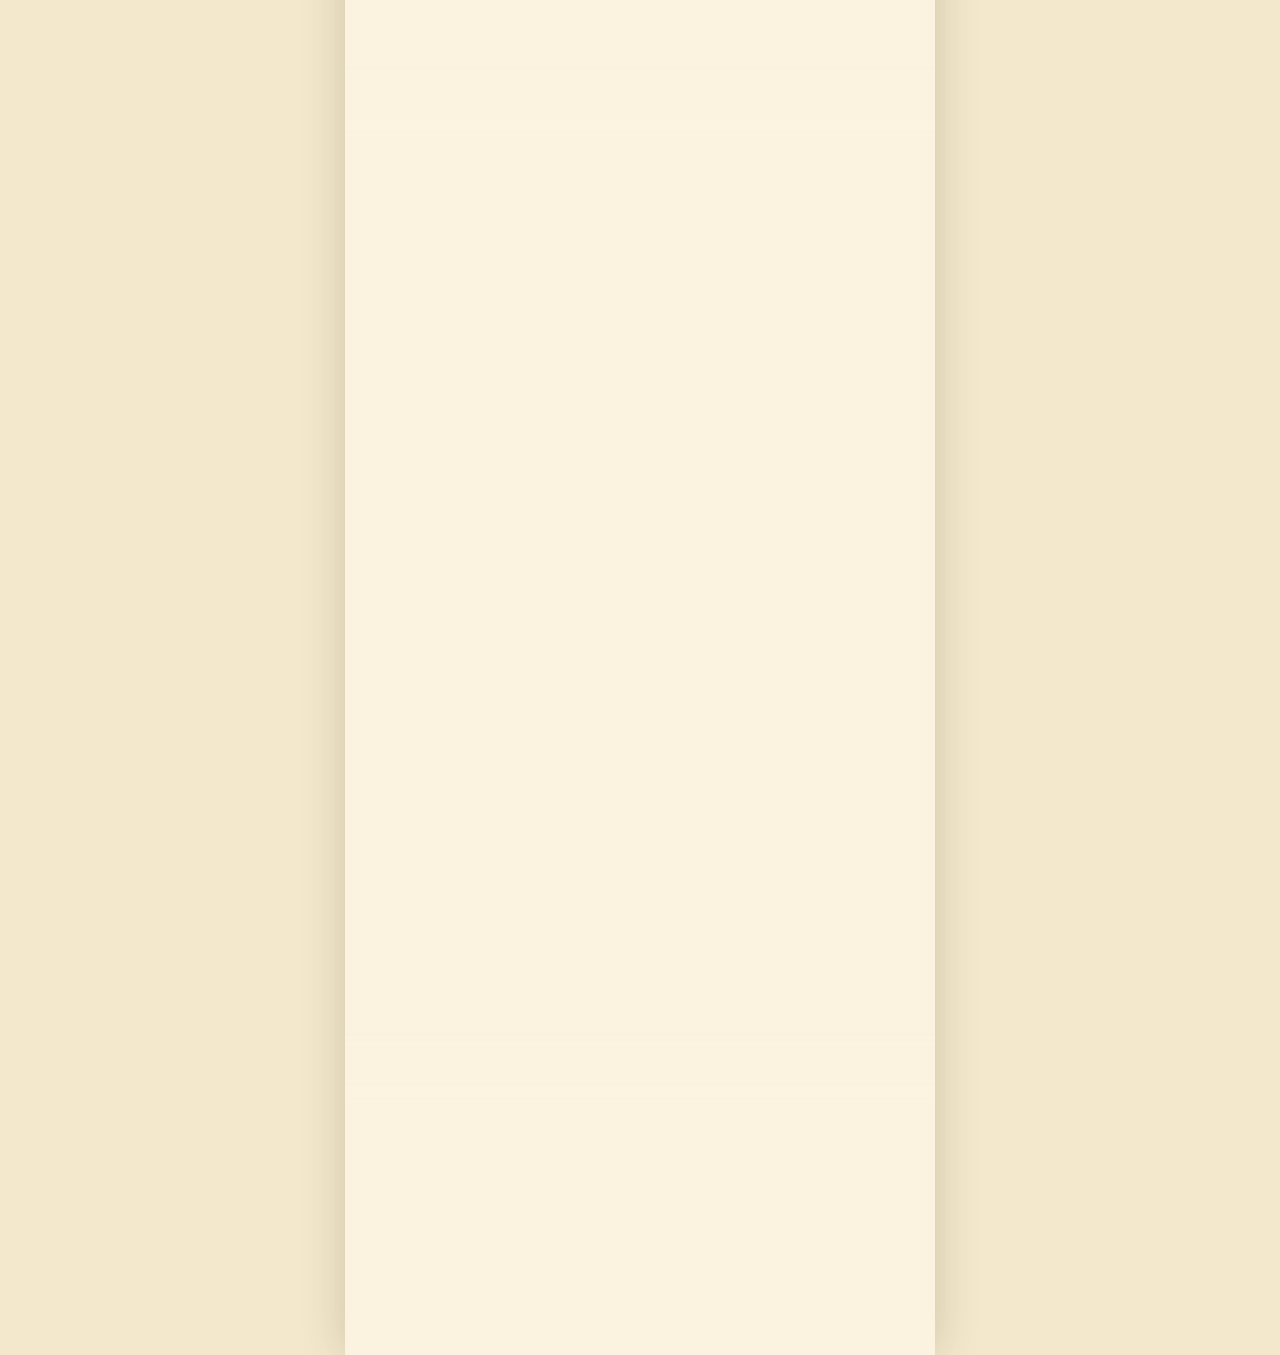
==== commit 06b09b56: "Agregar intro para entrar con o sin música Co-Authored-By: Claude Opus 5.5 <noreply@anthropic.com>" ====
--- a/index.html
+++ b/index.html
@@ -39,9 +39,25 @@
       href="https://fonts.googleapis.com/css2?family=Bodoni+Moda:ital,opsz,wght@0,6..96,400;0,6..96,500;1,6..96,400&family=Montserrat:wght@400;500&display=swap"
     />
     <link rel="preload" as="image" href="assets/portada.webp" fetchpriority="high" />
-    <link rel="stylesheet" href="styles.css?v=20261101-5" />
+    <link rel="stylesheet" href="styles.css?v=20261102-1" />
   </head>
-  <body>
+  <body class="intro-is-open">
+    <div class="invitation-intro" role="dialog" aria-modal="true" aria-label="Bienvenida a los XV de Felicitas">
+      <div class="intro-curtain intro-curtain--left" aria-hidden="true"></div>
+      <div class="intro-curtain intro-curtain--right" aria-hidden="true"></div>
+      <div class="invitation-intro__content">
+        <span class="invitation-intro__star" aria-hidden="true"></span>
+        <p class="invitation-intro__kicker">MIS XV</p>
+        <p class="invitation-intro__name">Felicitas</p>
+        <span class="invitation-intro__line" aria-hidden="true"></span>
+        <p class="invitation-intro__question">¿Cómo querés entrar?</p>
+        <div class="invitation-intro__actions">
+          <button id="introWithMusic" class="intro-action" type="button"><span aria-hidden="true">♪</span> CON MÚSICA</button>
+          <button id="introWithoutMusic" class="intro-action intro-action--ghost" type="button">SIN MÚSICA</button>
+        </div>
+      </div>
+    </div>
+
     <main id="invitationMain" class="invitation" tabindex="-1" aria-label="Invitación a los XV años de Felicitas">
       <section class="panel panel--cover" aria-labelledby="cover-title">
         <h1 id="cover-title" class="sr-only">Mis XV, Felicitas</h1>
@@ -362,7 +378,7 @@
     </button>
     <audio id="invitationAudio" src="assets/musica.mp3" loop preload="metadata"></audio>
 
-    <script src="script.js?v=20261101-4"></script>
+    <script src="script.js?v=20261102-1"></script>
     <script src="assets/invitation-personalization.js?v=20261102-1"></script>
   </body>
 </html>
--- a/styles.css
+++ b/styles.css
@@ -861,3 +861,186 @@
     display: none;
   }
 }
+
+/* Intro: bienvenida en manteca que se abre como dos telones de satén hacia la portada. */
+body.intro-is-open {
+  overflow: hidden;
+  overscroll-behavior: none;
+}
+
+.invitation-intro {
+  position: fixed;
+  z-index: 900;
+  inset: 0;
+  display: grid;
+  height: 100vh;
+  height: 100dvh;
+  place-items: center;
+  overflow: hidden;
+}
+
+.intro-curtain {
+  position: absolute;
+  top: 0;
+  bottom: 0;
+  width: 50.5%;
+  background:
+    repeating-linear-gradient(90deg, rgb(255 255 255 / 0%) 0 22px, rgb(255 255 255 / 45%) 34px, rgb(196 168 112 / 14%) 52px, rgb(255 255 255 / 0%) 64px),
+    radial-gradient(ellipse at 50% 38%, #fffaee, transparent 72%),
+    var(--manteca);
+  transition: transform 1150ms cubic-bezier(0.7, 0, 0.25, 1) 380ms;
+}
+
+.intro-curtain--left {
+  left: 0;
+  box-shadow: inset -10px 0 18px -12px rgb(120 92 40 / 35%);
+}
+
+.intro-curtain--right {
+  right: 0;
+  box-shadow: inset 10px 0 18px -12px rgb(120 92 40 / 35%);
+}
+
+.invitation-intro__content {
+  position: relative;
+  z-index: 2;
+  display: grid;
+  justify-items: center;
+  width: min(86vw, 380px);
+  color: #111;
+  text-align: center;
+  transition: opacity 420ms ease, transform 420ms ease;
+}
+
+.invitation-intro__star {
+  width: 18px;
+  aspect-ratio: 1;
+  background: #111;
+  clip-path: polygon(50% 0, 57% 41%, 100% 50%, 57% 59%, 50% 100%, 43% 59%, 0 50%, 43% 41%);
+  animation: intro-rise 900ms 100ms cubic-bezier(0.16, 1, 0.3, 1) both;
+}
+
+.invitation-intro__kicker {
+  margin: 22px 0 0;
+  font-family: Montserrat, Arial, sans-serif;
+  font-size: 0.74rem;
+  letter-spacing: 0.42em;
+  animation: intro-rise 900ms 250ms cubic-bezier(0.16, 1, 0.3, 1) both;
+}
+
+.invitation-intro__name {
+  margin: 6px 0 0;
+  font-size: clamp(3.4rem, 17vw, 4.6rem);
+  font-weight: 500;
+  line-height: 1;
+  letter-spacing: -0.02em;
+  font-variation-settings: "opsz" 96;
+  animation: intro-rise 1100ms 380ms cubic-bezier(0.16, 1, 0.3, 1) both;
+}
+
+.invitation-intro__line {
+  width: 64px;
+  height: 1px;
+  margin-top: 22px;
+  background: #111;
+  animation: intro-line 900ms 700ms cubic-bezier(0.16, 1, 0.3, 1) both;
+}
+
+.invitation-intro__question {
+  margin: 22px 0 0;
+  font-size: 1.15rem;
+  font-style: italic;
+  animation: intro-rise 900ms 820ms cubic-bezier(0.16, 1, 0.3, 1) both;
+}
+
+.invitation-intro__actions {
+  display: grid;
+  gap: 10px;
+  width: min(100%, 280px);
+  margin-top: 20px;
+  animation: intro-rise 900ms 950ms cubic-bezier(0.16, 1, 0.3, 1) both;
+}
+
+.intro-action {
+  padding: 15px 12px;
+  border: 1px solid #111;
+  border-radius: 999px;
+  background: #111;
+  color: var(--manteca);
+  font-family: Montserrat, Arial, sans-serif;
+  font-size: 0.78rem;
+  font-weight: 500;
+  letter-spacing: 0.22em;
+  cursor: pointer;
+  transition: background-color 180ms ease, color 180ms ease;
+}
+
+.intro-action span {
+  margin-right: 4px;
+  font-size: 1rem;
+  letter-spacing: 0;
+}
+
+.intro-action--ghost {
+  background: transparent;
+  color: #111;
+}
+
+.intro-action:hover,
+.intro-action:focus-visible {
+  background: #2a2a2a;
+  color: var(--manteca);
+  outline: none;
+}
+
+.invitation-intro .sparkle {
+  z-index: 1;
+  transition: opacity 300ms ease;
+}
+
+.invitation-intro.is-leaving .invitation-intro__content {
+  opacity: 0;
+  transform: scale(0.97);
+}
+
+.invitation-intro.is-leaving .sparkle {
+  opacity: 0;
+  animation: none;
+}
+
+.invitation-intro.is-leaving .intro-curtain--left {
+  transform: translateX(-101%);
+}
+
+.invitation-intro.is-leaving .intro-curtain--right {
+  transform: translateX(101%);
+}
+
+@keyframes intro-rise {
+  from { opacity: 0; transform: translateY(14px); }
+  to { opacity: 1; transform: none; }
+}
+
+@keyframes intro-line {
+  from { transform: scaleX(0); }
+  to { transform: scaleX(1); }
+}
+
+@media (prefers-reduced-motion: reduce) {
+  .invitation-intro__content > *,
+  .invitation-intro__actions {
+    animation: none;
+  }
+
+  .intro-curtain {
+    transition: none;
+  }
+
+  .invitation-intro {
+    transition: opacity 240ms ease;
+  }
+
+  .invitation-intro.is-leaving {
+    opacity: 0;
+  }
+}
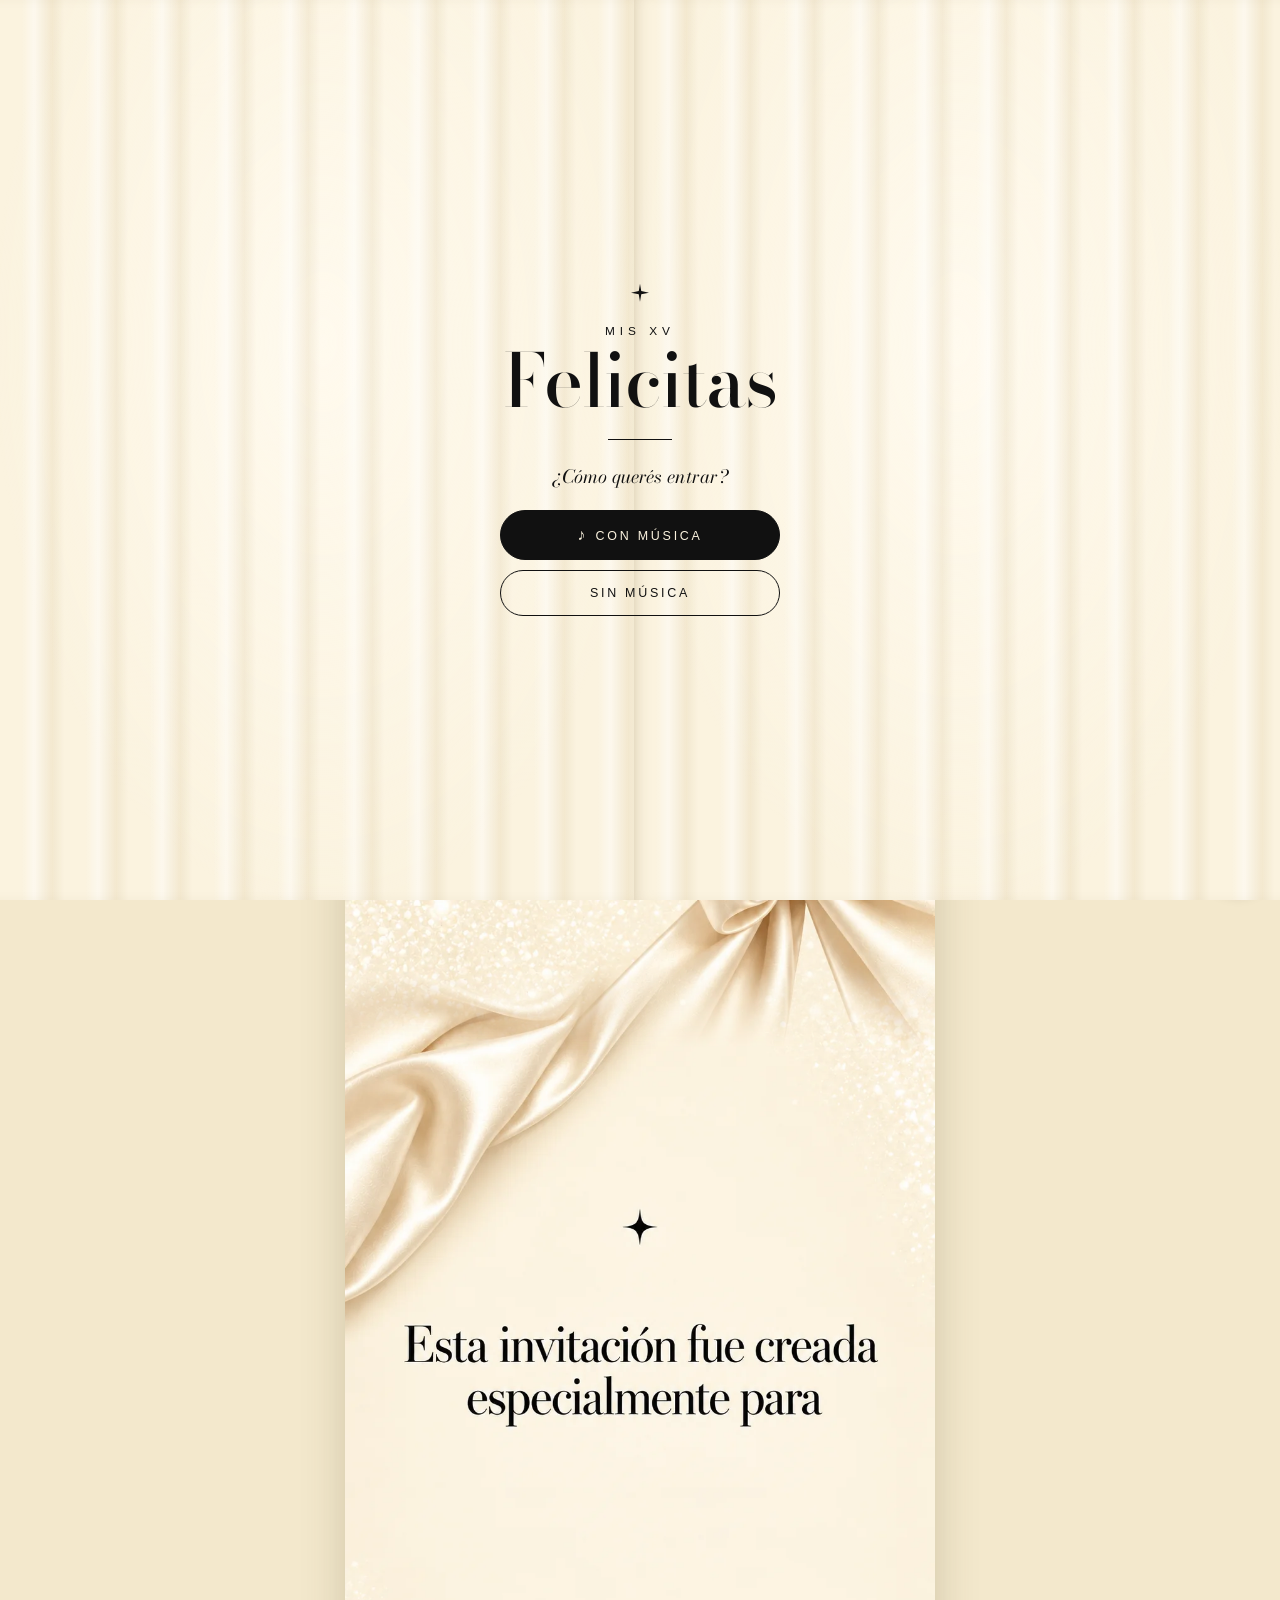
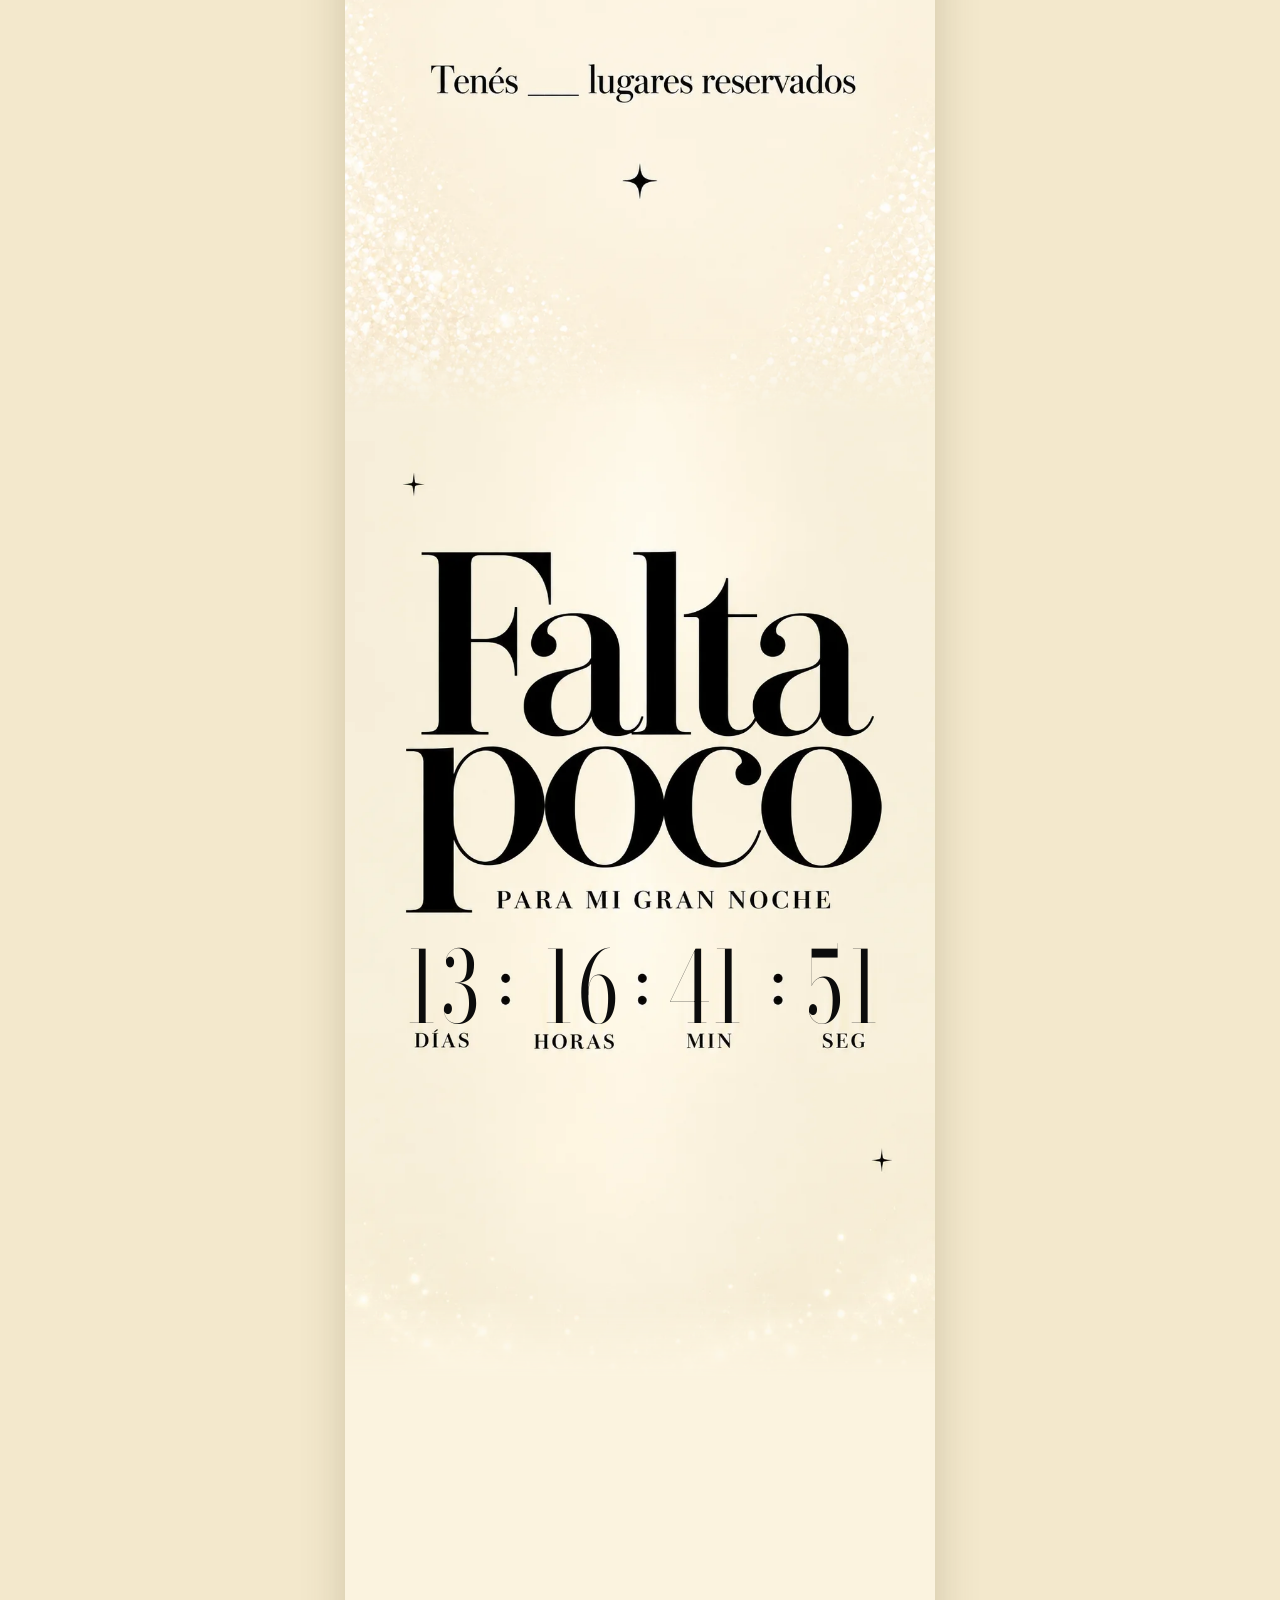
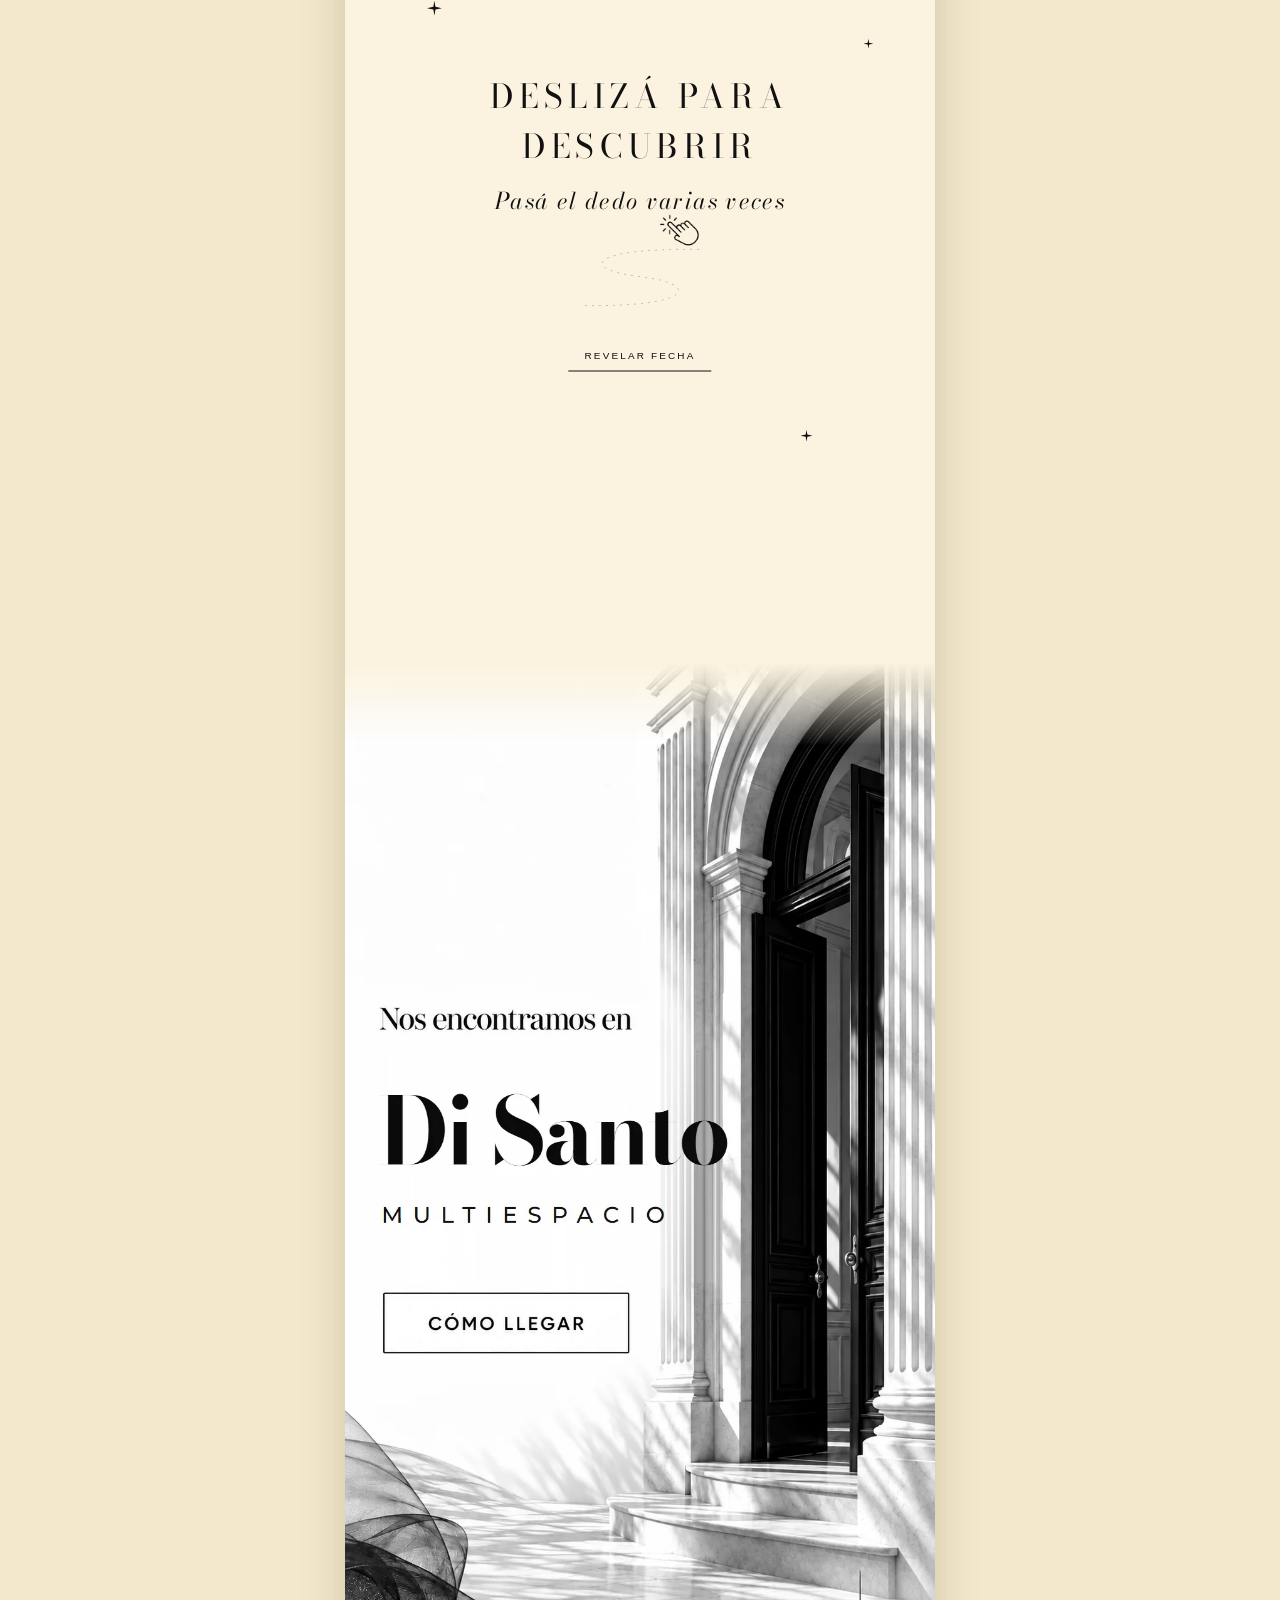
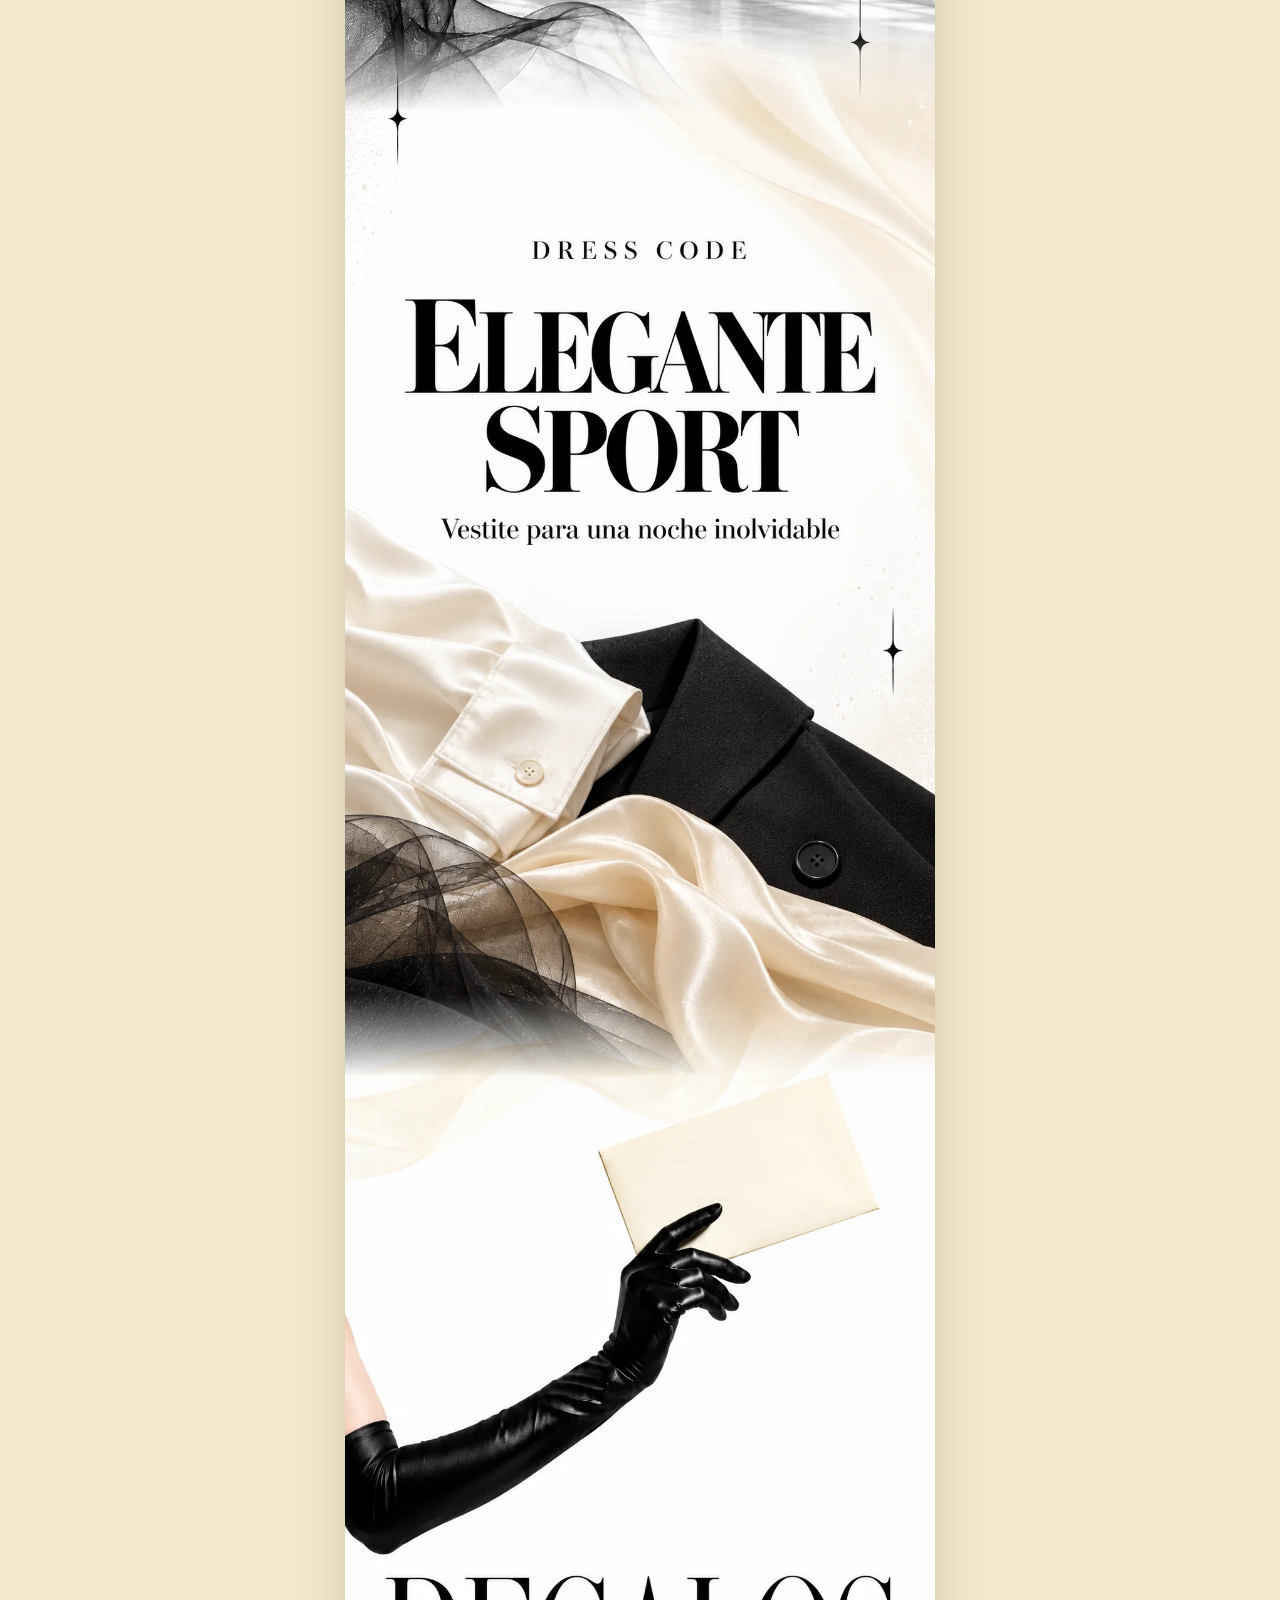
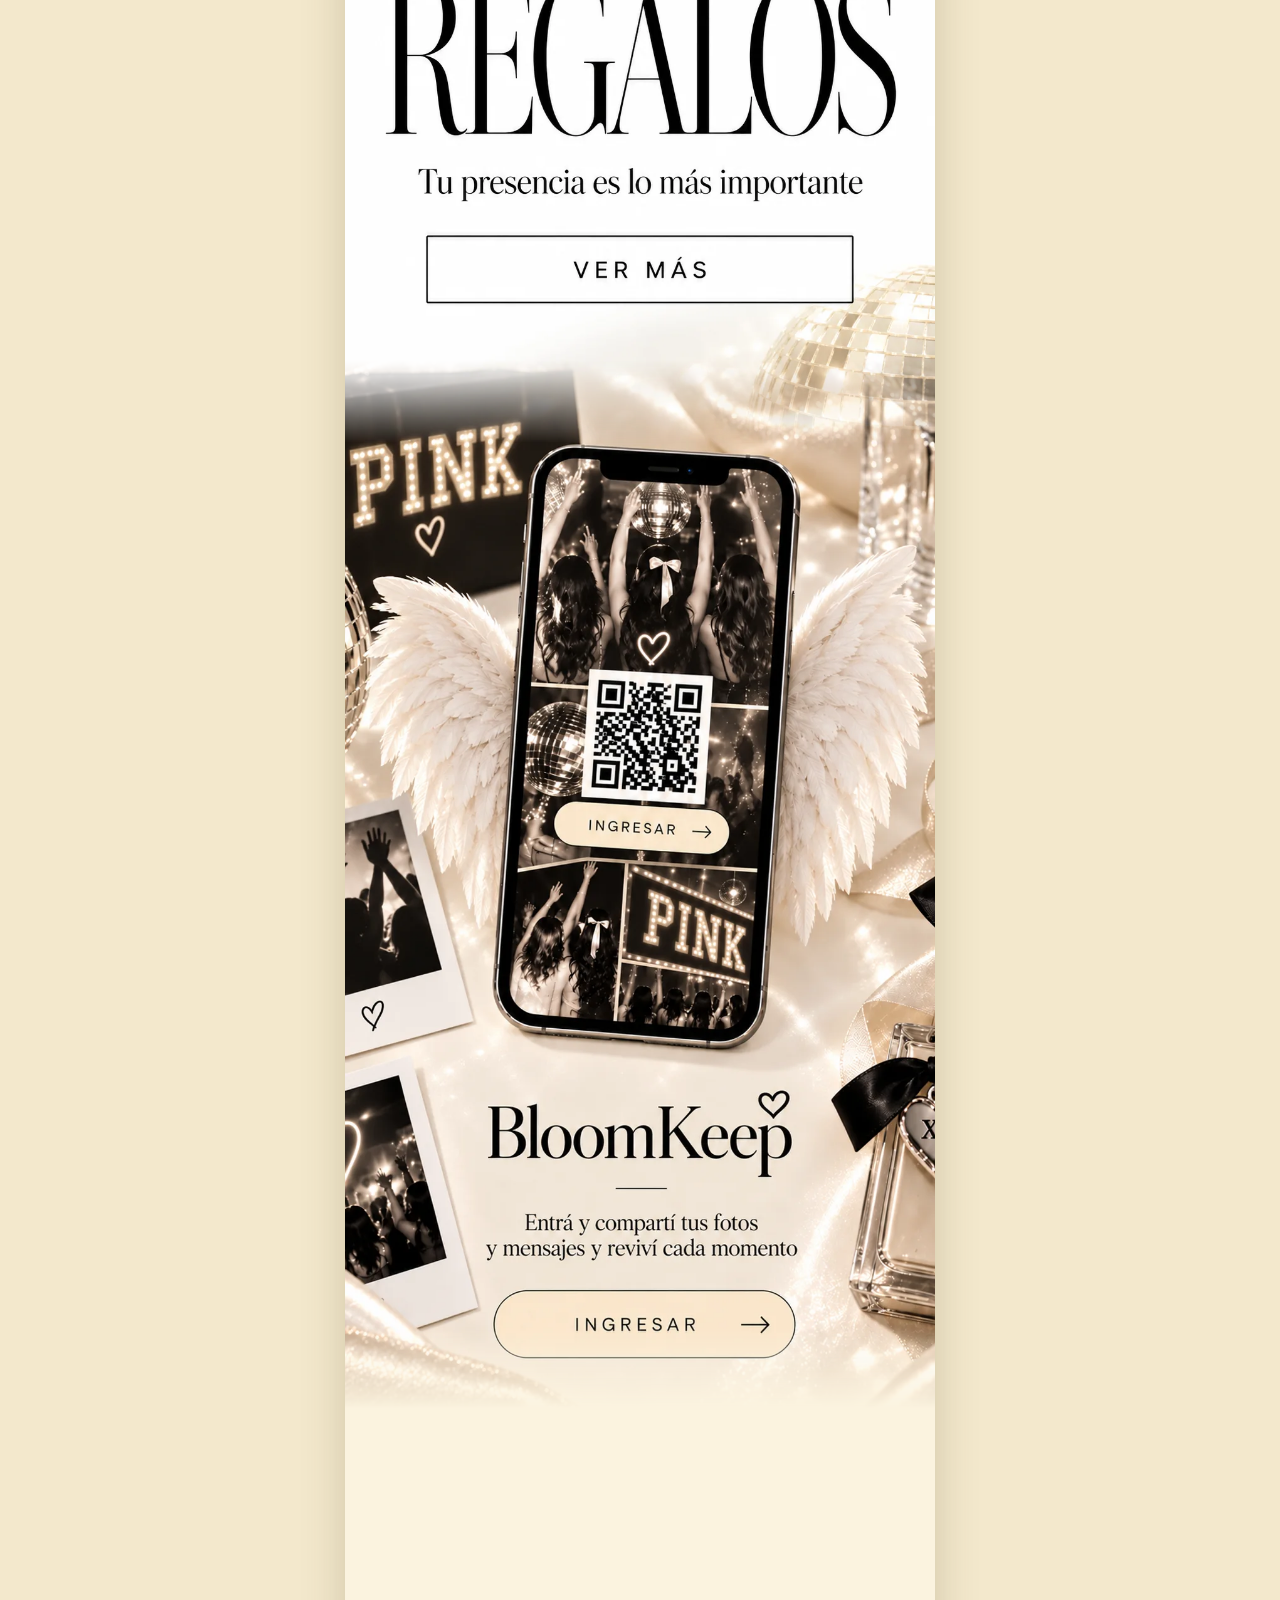
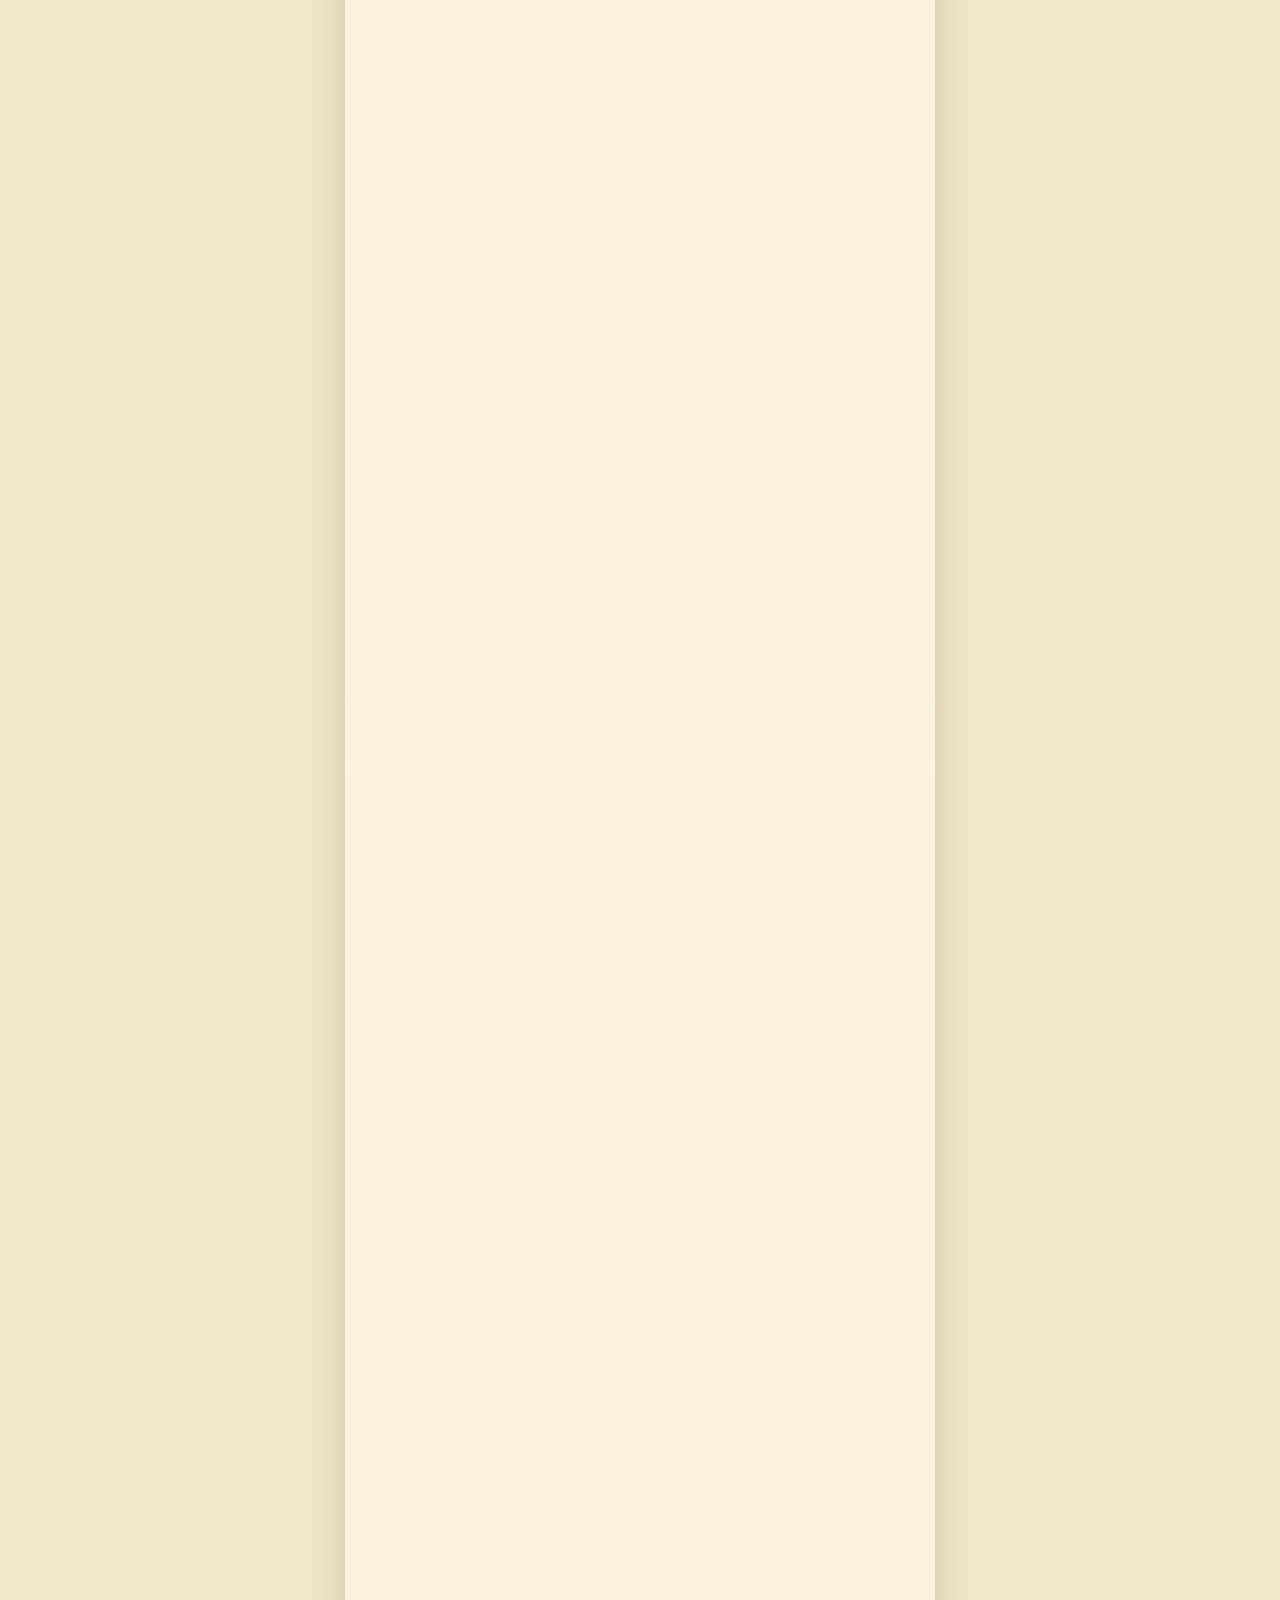
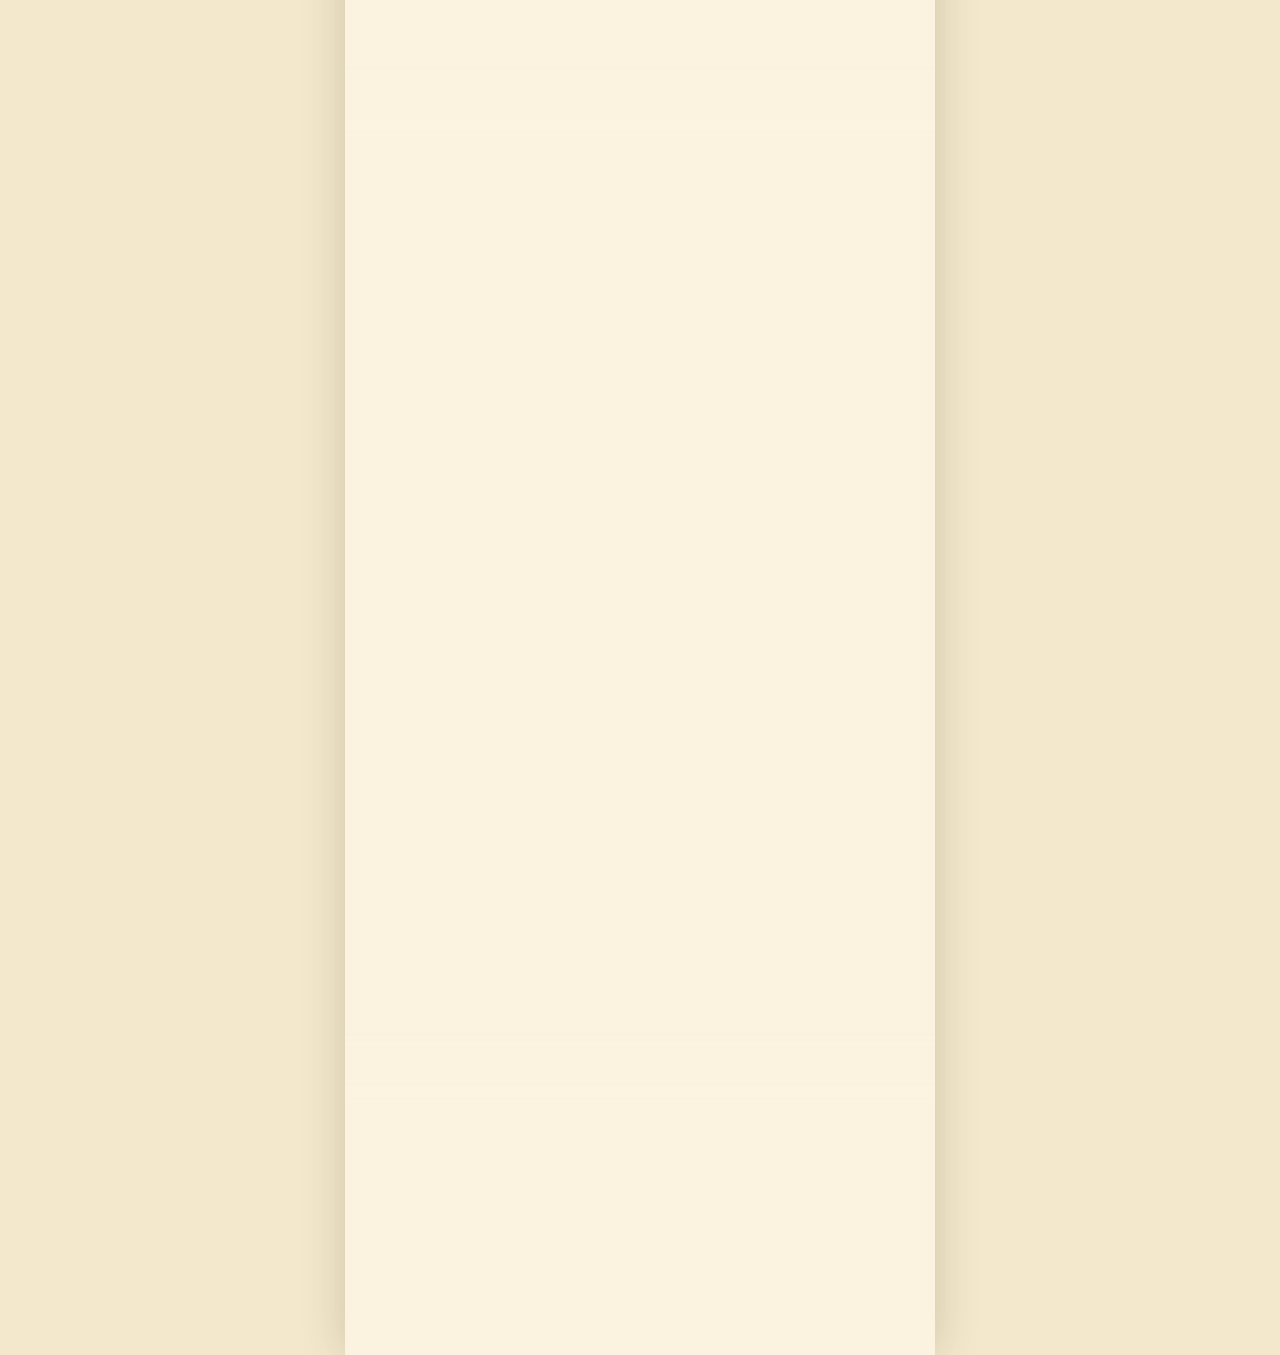
==== commit 1ed982e2: "Salón Di Santo Multiespacio y regalos sin alias en la versión de amigos Co-Authored-By: Claude Opus " ====
--- a/index.html
+++ b/index.html
@@ -39,7 +39,7 @@
       href="https://fonts.googleapis.com/css2?family=Bodoni+Moda:ital,opsz,wght@0,6..96,400;0,6..96,500;1,6..96,400&family=Montserrat:wght@400;500&display=swap"
     />
     <link rel="preload" as="image" href="assets/portada.webp" fetchpriority="high" />
-    <link rel="stylesheet" href="styles.css?v=20261102-1" />
+    <link rel="stylesheet" href="styles.css?v=20261102-2" />
   </head>
   <body class="intro-is-open">
     <div class="invitation-intro" role="dialog" aria-modal="true" aria-label="Bienvenida a los XV de Felicitas">
@@ -149,7 +149,7 @@
         <h2 id="map-title" class="sr-only">Cómo llegar</h2>
         <img
           src="assets/como-llegar.webp"
-          alt="Nos encontramos en Disanti espacio"
+          alt="Nos encontramos en Di Santo Multiespacio"
           width="941"
           height="1672"
           loading="lazy"
@@ -300,31 +300,36 @@
       </footer>
     </main>
 
-    <!-- TODO: dirección exacta de Disanti espacio y links de Maps/Waze. -->
     <dialog id="mapModal" class="info-modal" aria-labelledby="map-modal-title">
       <div class="info-modal__card">
         <button class="info-modal__close" type="button" data-close-modal aria-label="Cerrar">×</button>
         <span class="info-modal__star" aria-hidden="true"></span>
         <p class="info-modal__kicker">CÓMO LLEGAR</p>
-        <h3 id="map-modal-title" class="info-modal__title">Disanti espacio</h3>
+        <h3 id="map-modal-title" class="info-modal__title">Di Santo Multiespacio</h3>
         <p class="info-modal__text">Dirección a confirmar</p>
         <div class="info-modal__actions">
           <a
             class="info-modal__button"
-            href="https://www.google.com/maps/search/?api=1&amp;query=Disanti%20espacio"
+            href="https://www.google.com/maps/search/?api=1&amp;query=Di%20Santo%20Multiespacio"
             target="_blank"
             rel="noreferrer"
           >GOOGLE MAPS</a>
           <a
             class="info-modal__button"
-            href="https://www.waze.com/ul?q=Disanti%20espacio&amp;navigate=yes"
+            href="https://www.waze.com/ul?q=Di%20Santo%20Multiespacio&amp;navigate=yes"
             target="_blank"
             rel="noreferrer"
           >WAZE</a>
+          <a
+            class="info-modal__button"
+            href="https://www.facebook.com/Di-Santo-MultiEspacio-1205341569567933/"
+            target="_blank"
+            rel="noreferrer"
+          >VER EN FACEBOOK</a>
           <button
             class="info-modal__button"
             type="button"
-            data-copy="Disanti espacio"
+            data-copy="Di Santo Multiespacio"
             data-copy-message="Dirección copiada"
           >COPIAR DIRECCIÓN</button>
         </div>
@@ -378,7 +383,7 @@
     </button>
     <audio id="invitationAudio" src="assets/musica.mp3" loop preload="metadata"></audio>
 
-    <script src="script.js?v=20261102-1"></script>
+    <script src="script.js?v=20261102-2"></script>
     <script src="assets/invitation-personalization.js?v=20261102-1"></script>
   </body>
 </html>
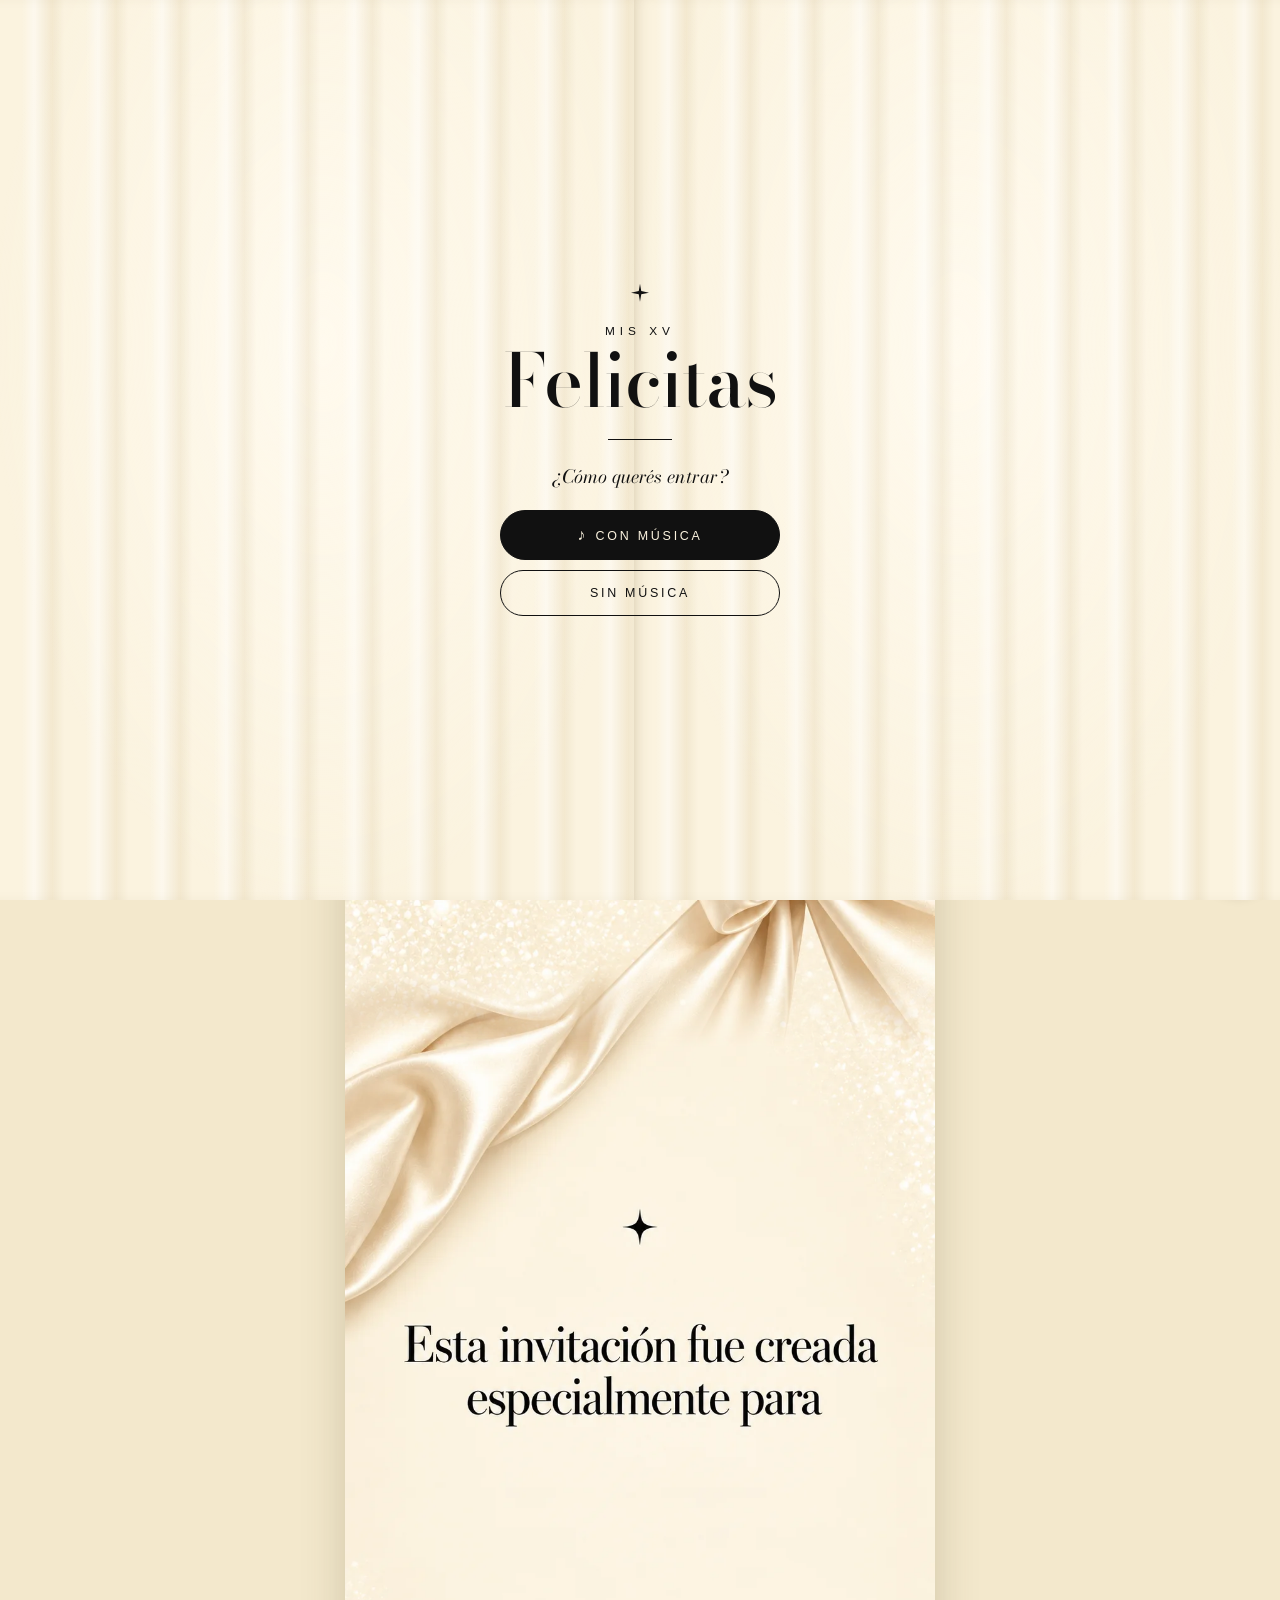
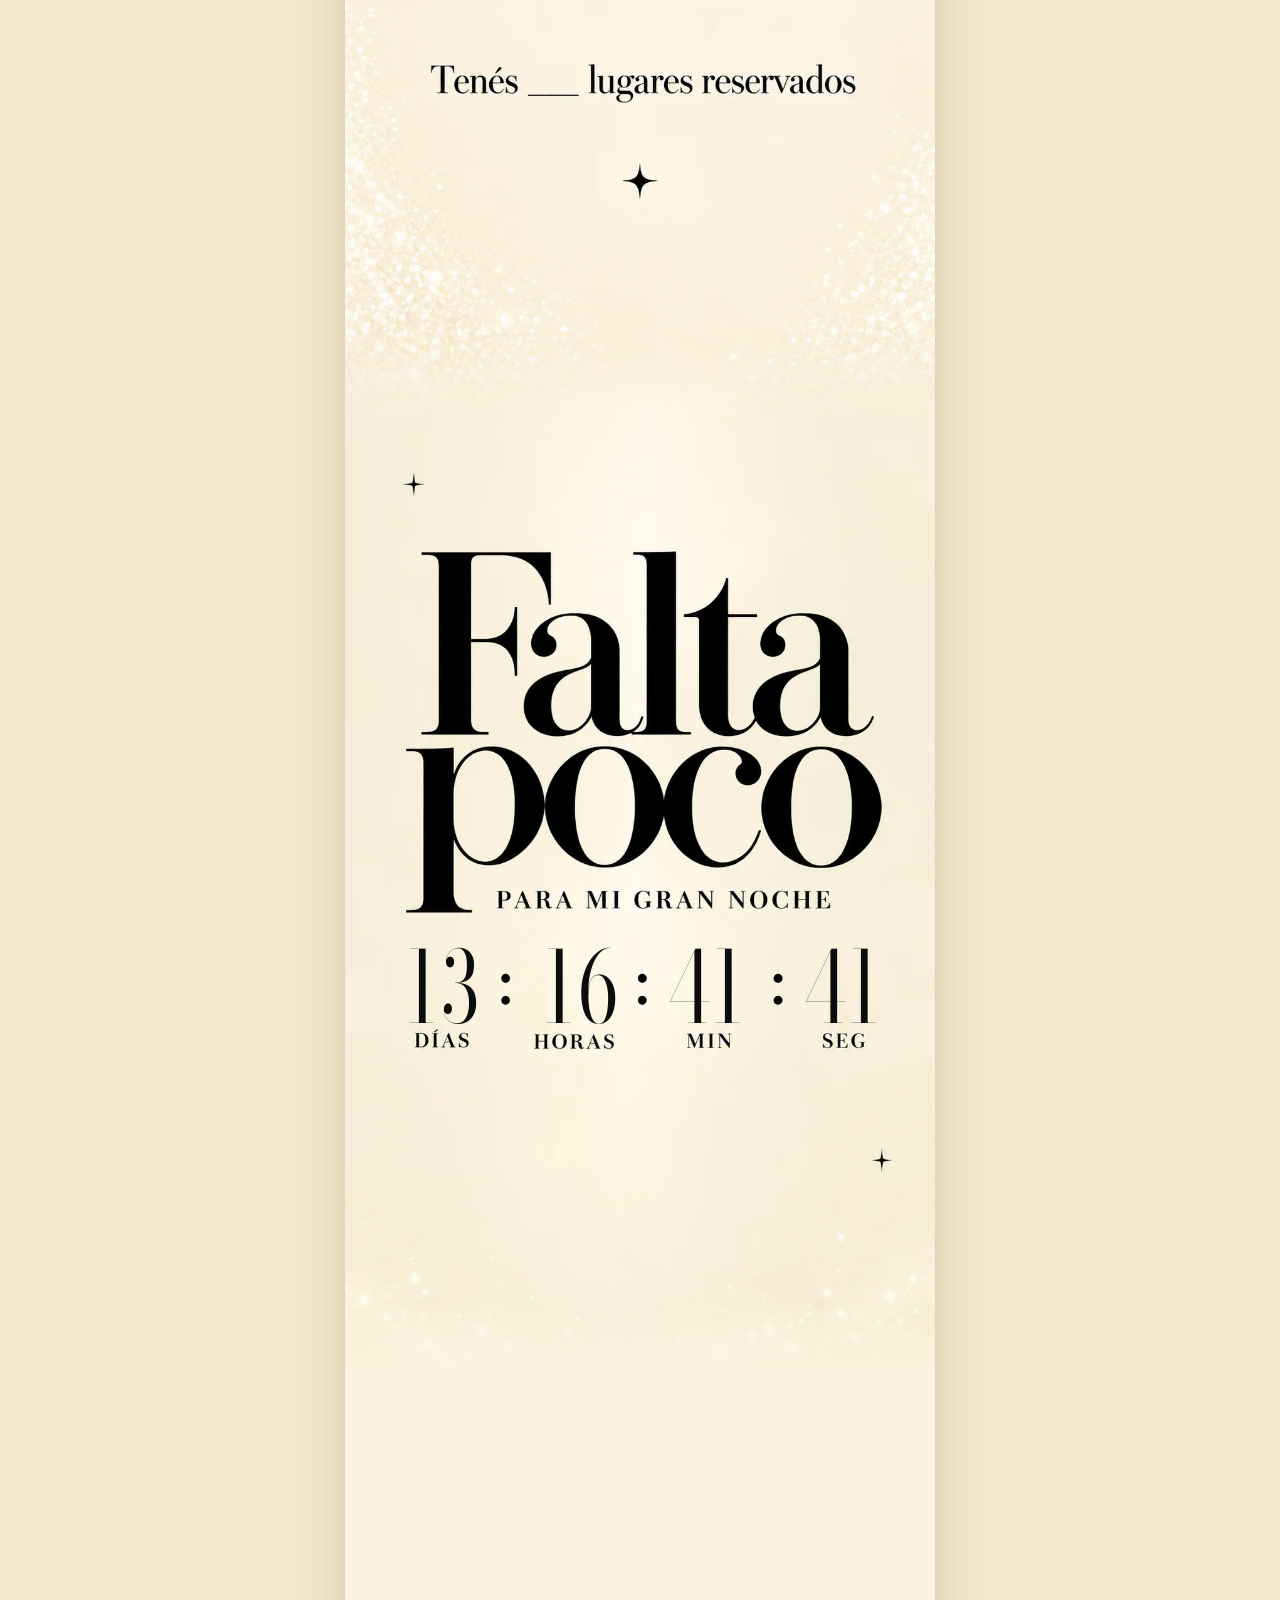
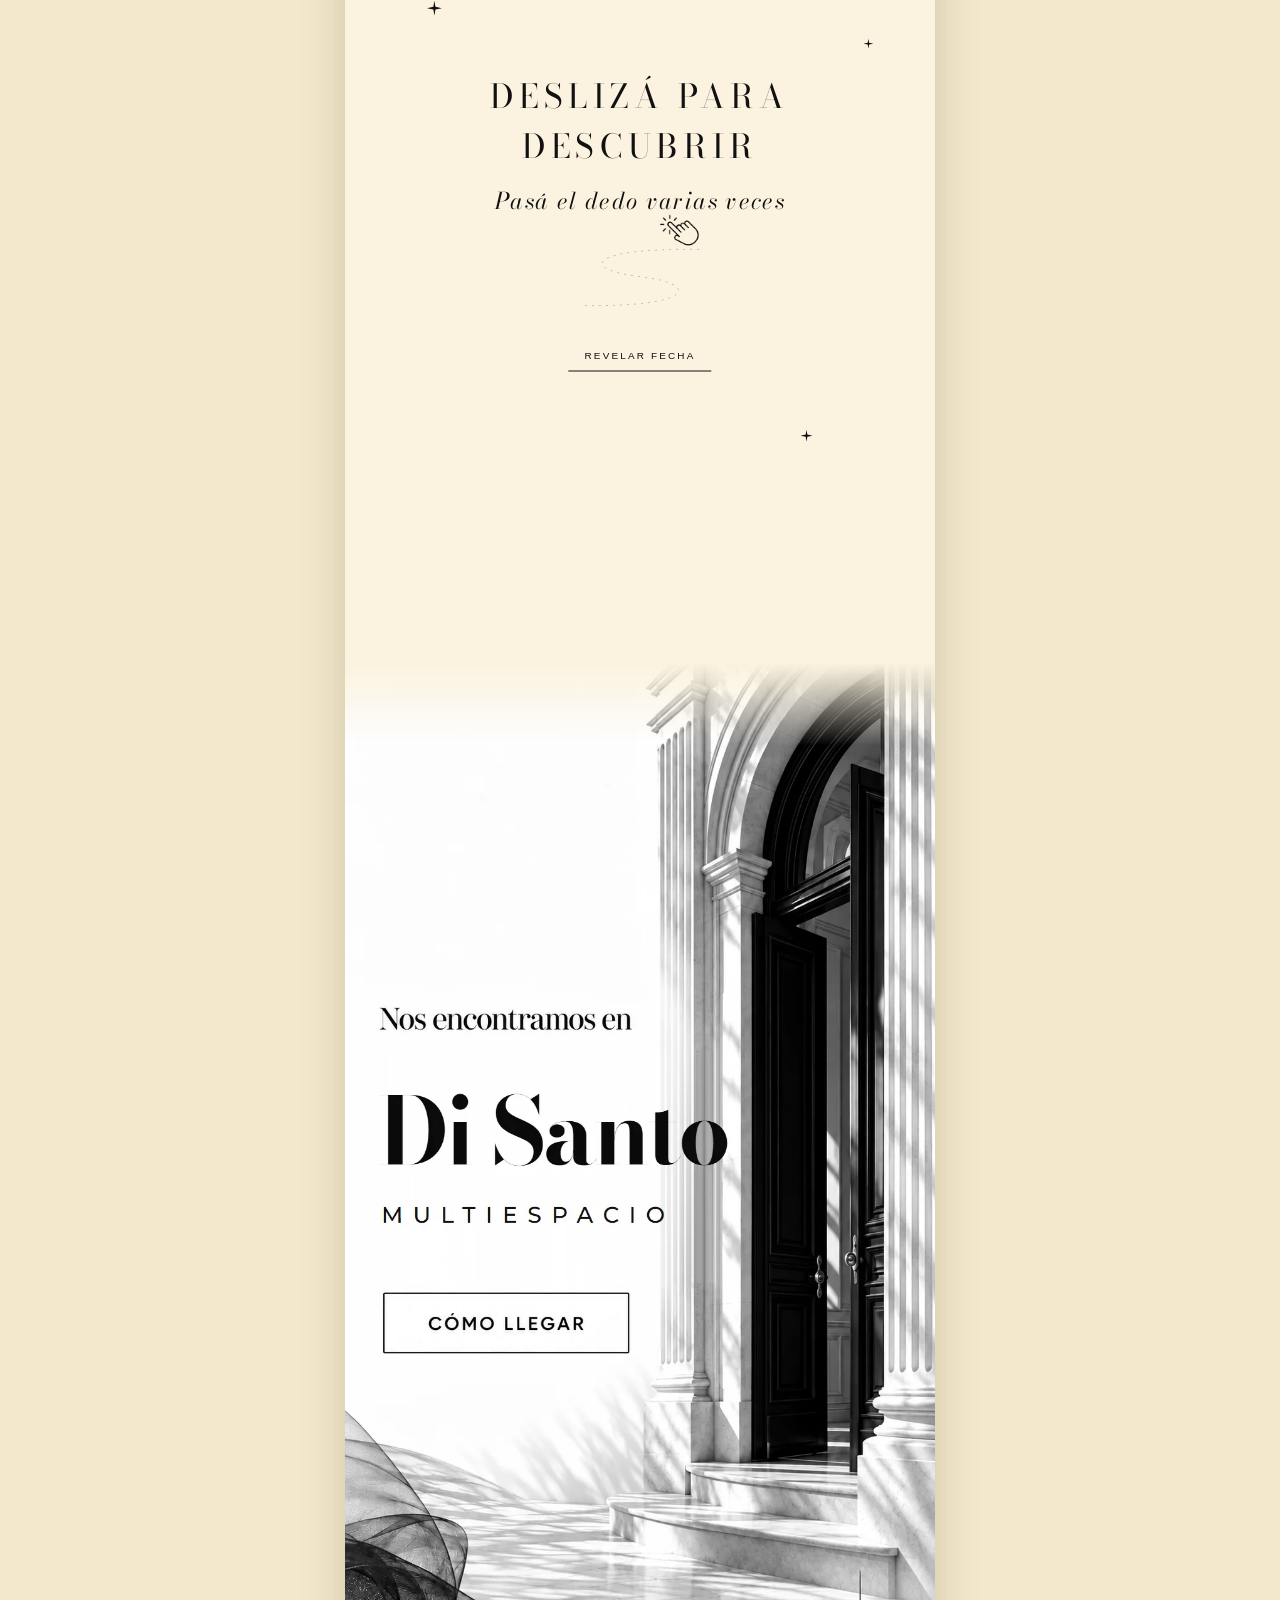
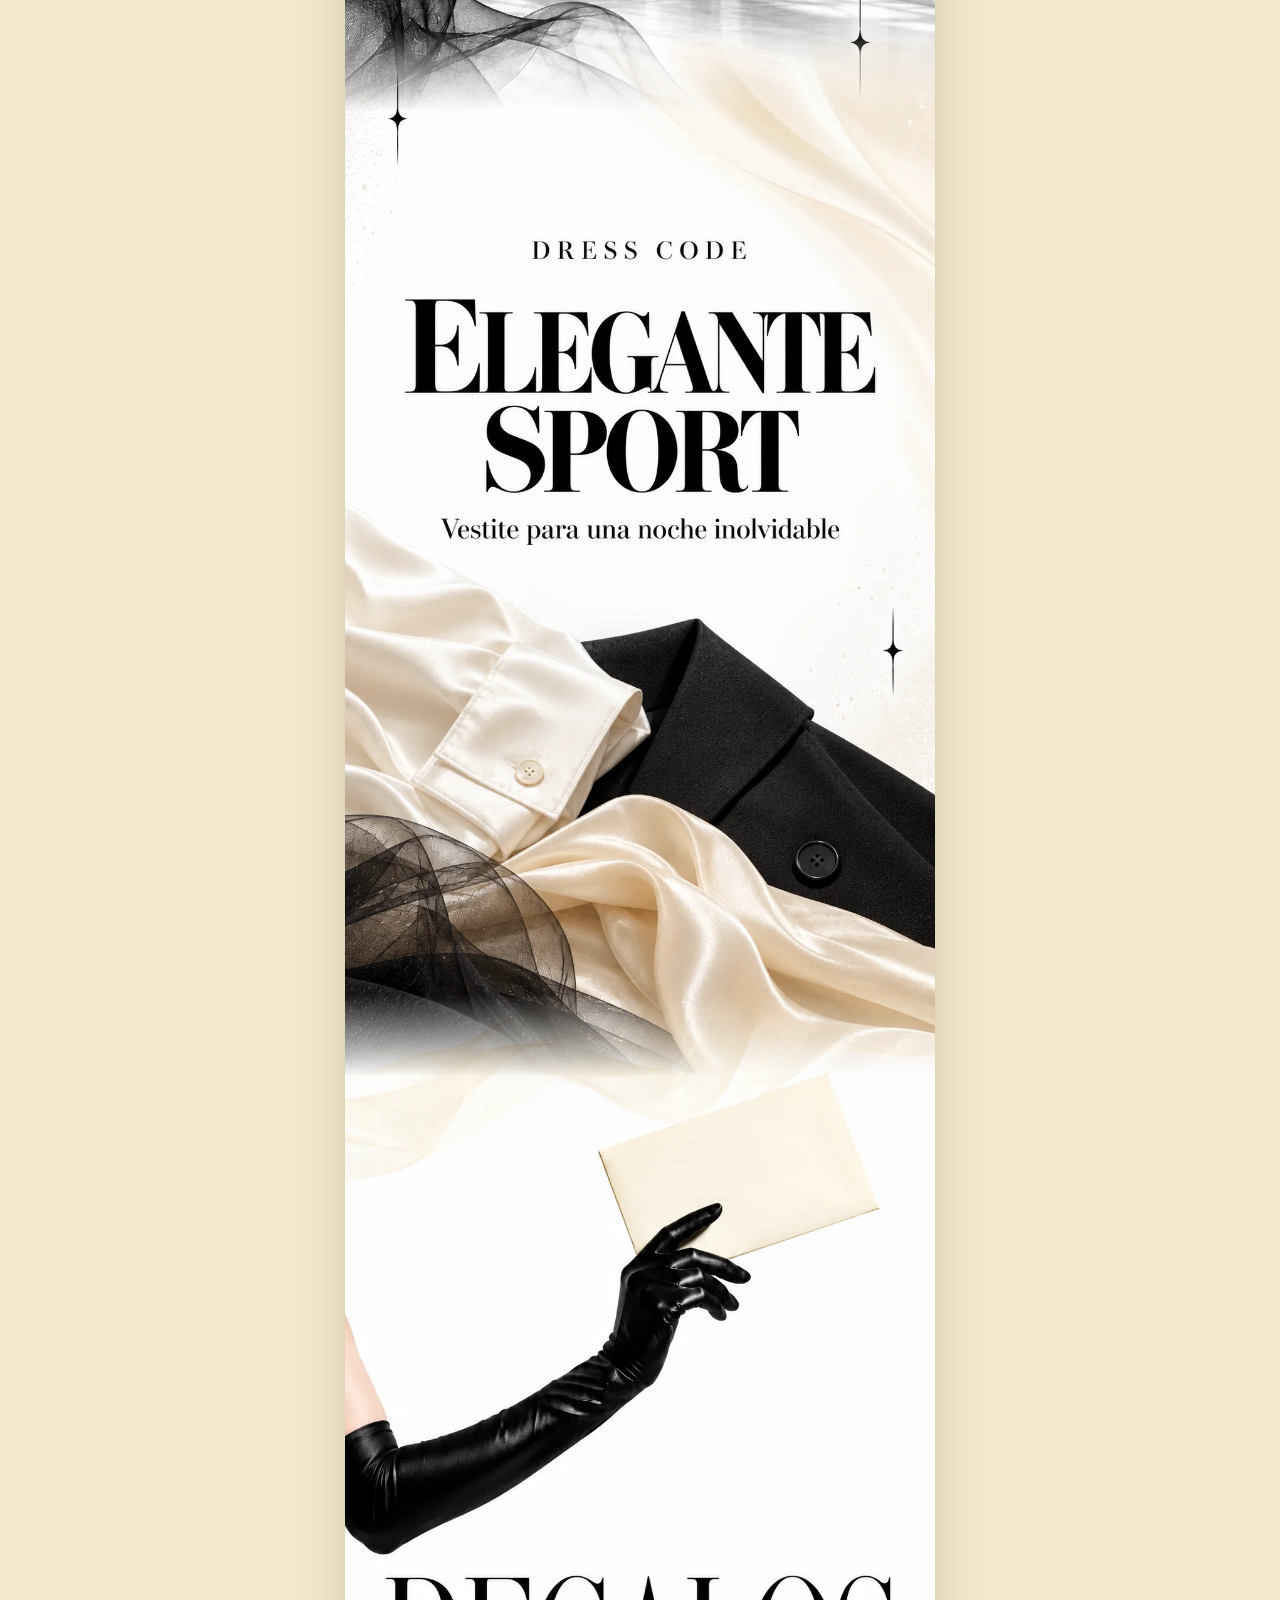
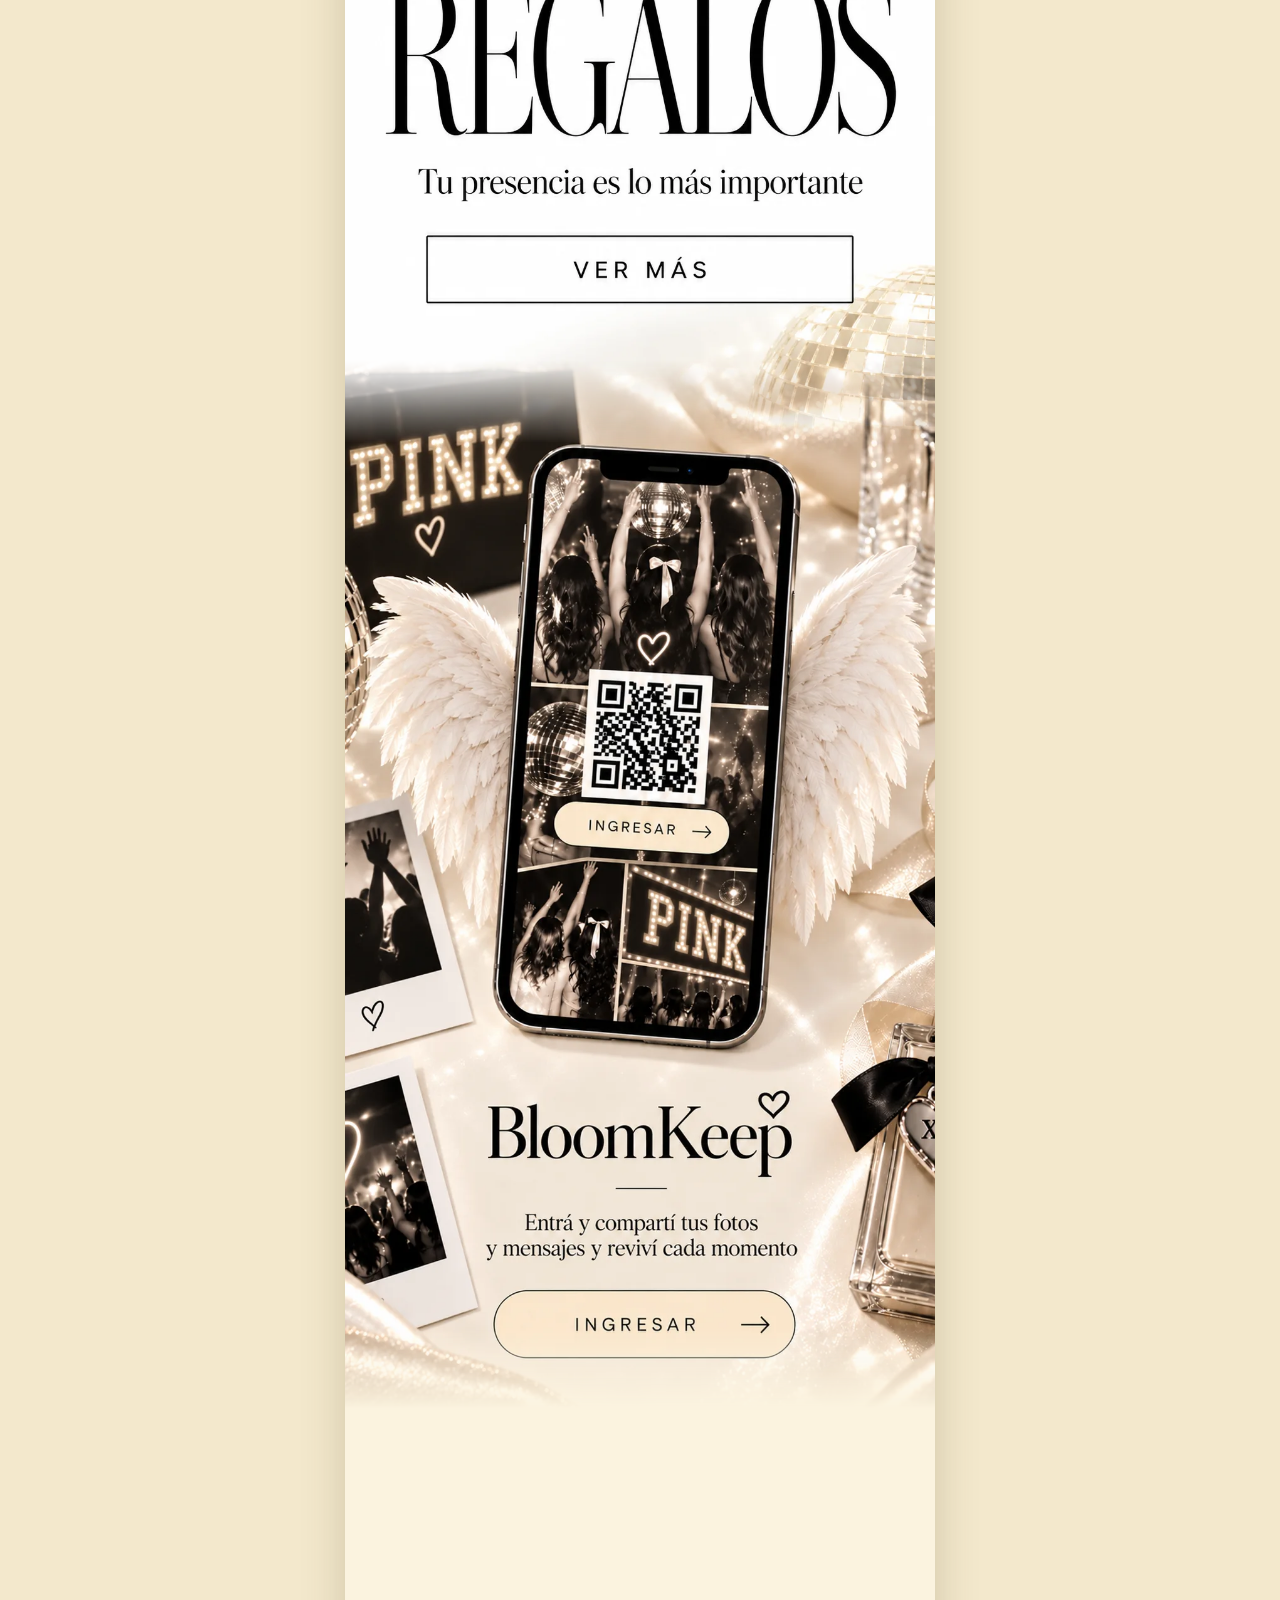
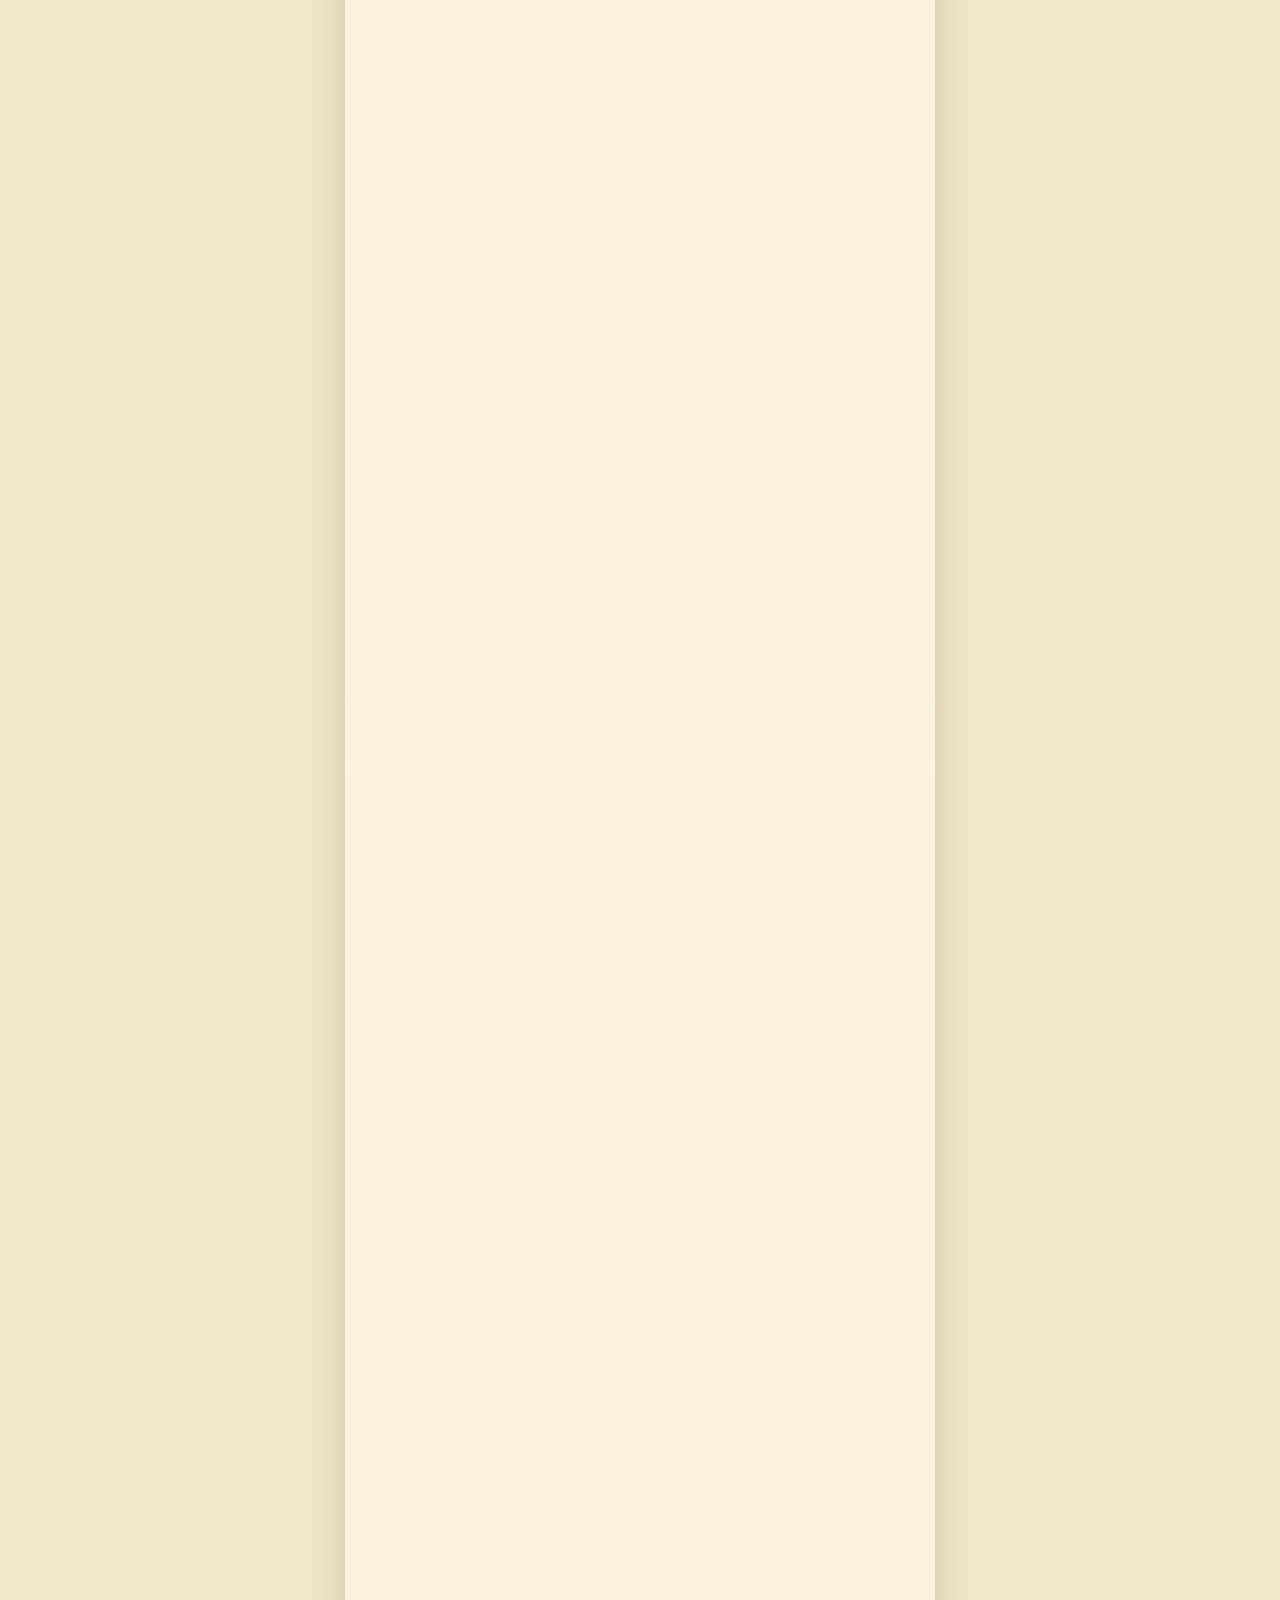
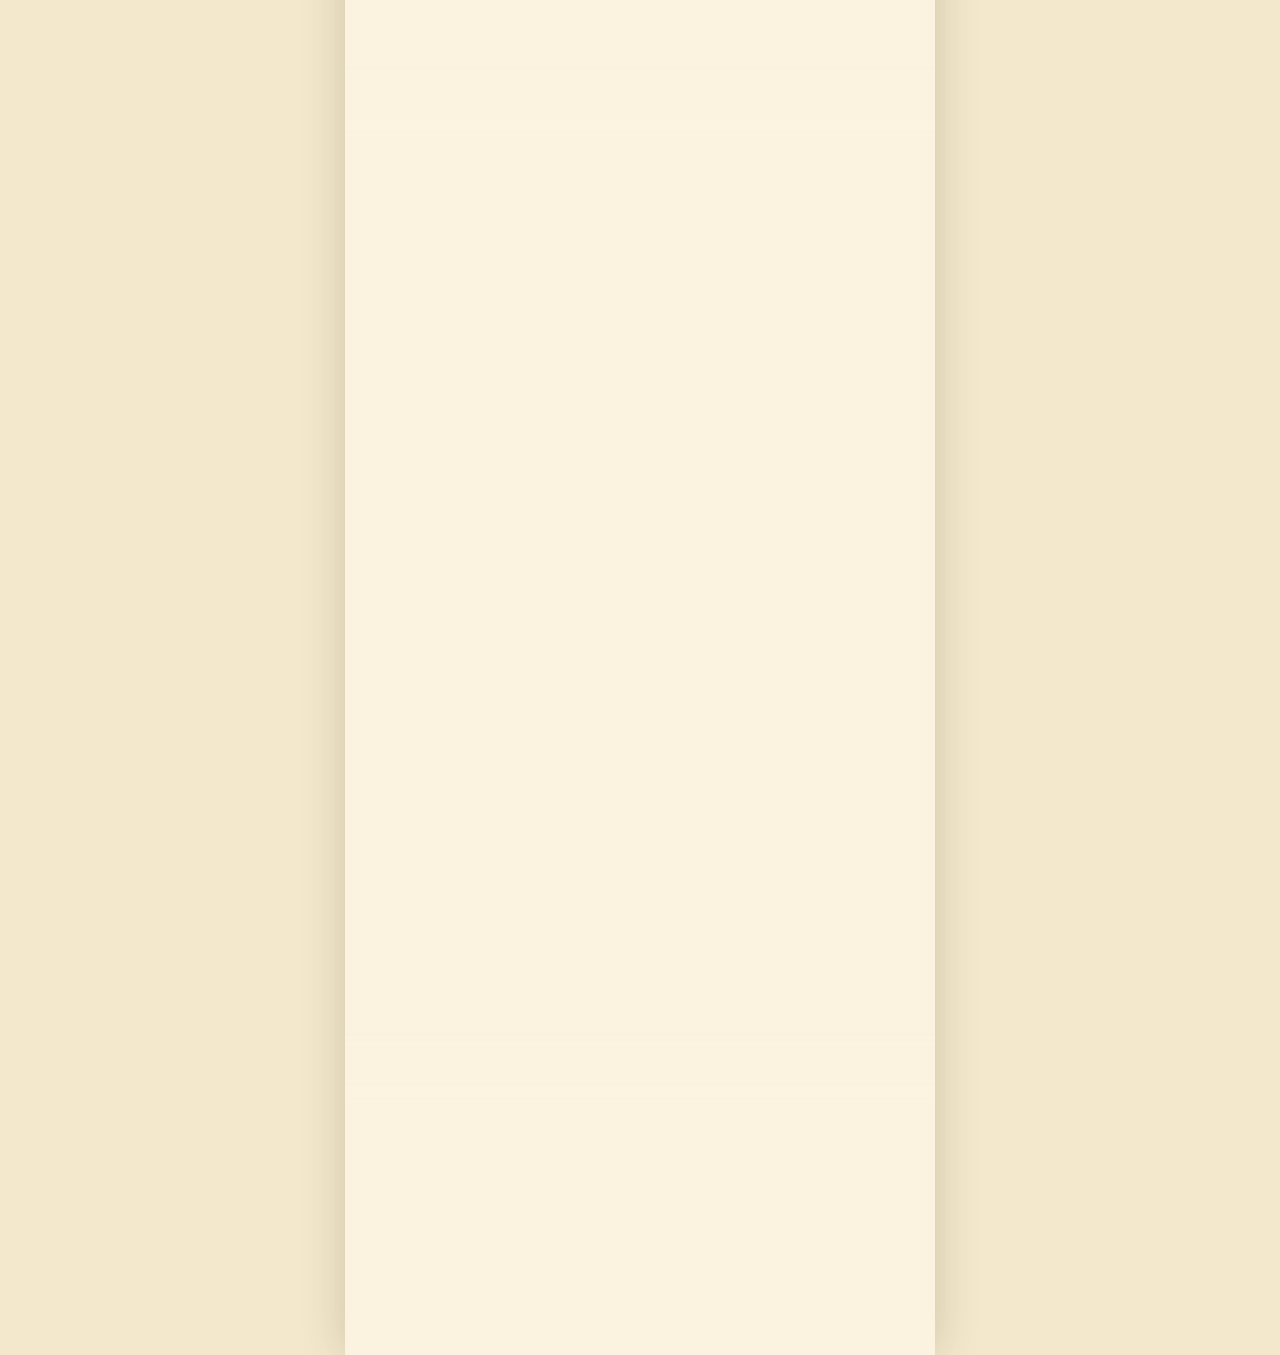
==== commit 021707a4: "Confirmar asistencia hasta el 10 de diciembre Co-Authored-By: Claude Opus 5.5 <noreply@anthropic.com" ====
--- a/index.html
+++ b/index.html
@@ -253,7 +253,7 @@
         <h2 id="confirmation-title" class="sr-only">Confirmación de asistencia</h2>
         <img
           src="assets/confirmacion.webp"
-          alt="¿Venís? Quiero festejar esta noche con vos. Confirmá tu asistencia"
+          alt="¿Venís? Quiero festejar esta noche con vos. Confirmá hasta el 10 de diciembre"
           width="941"
           height="1672"
           loading="lazy"
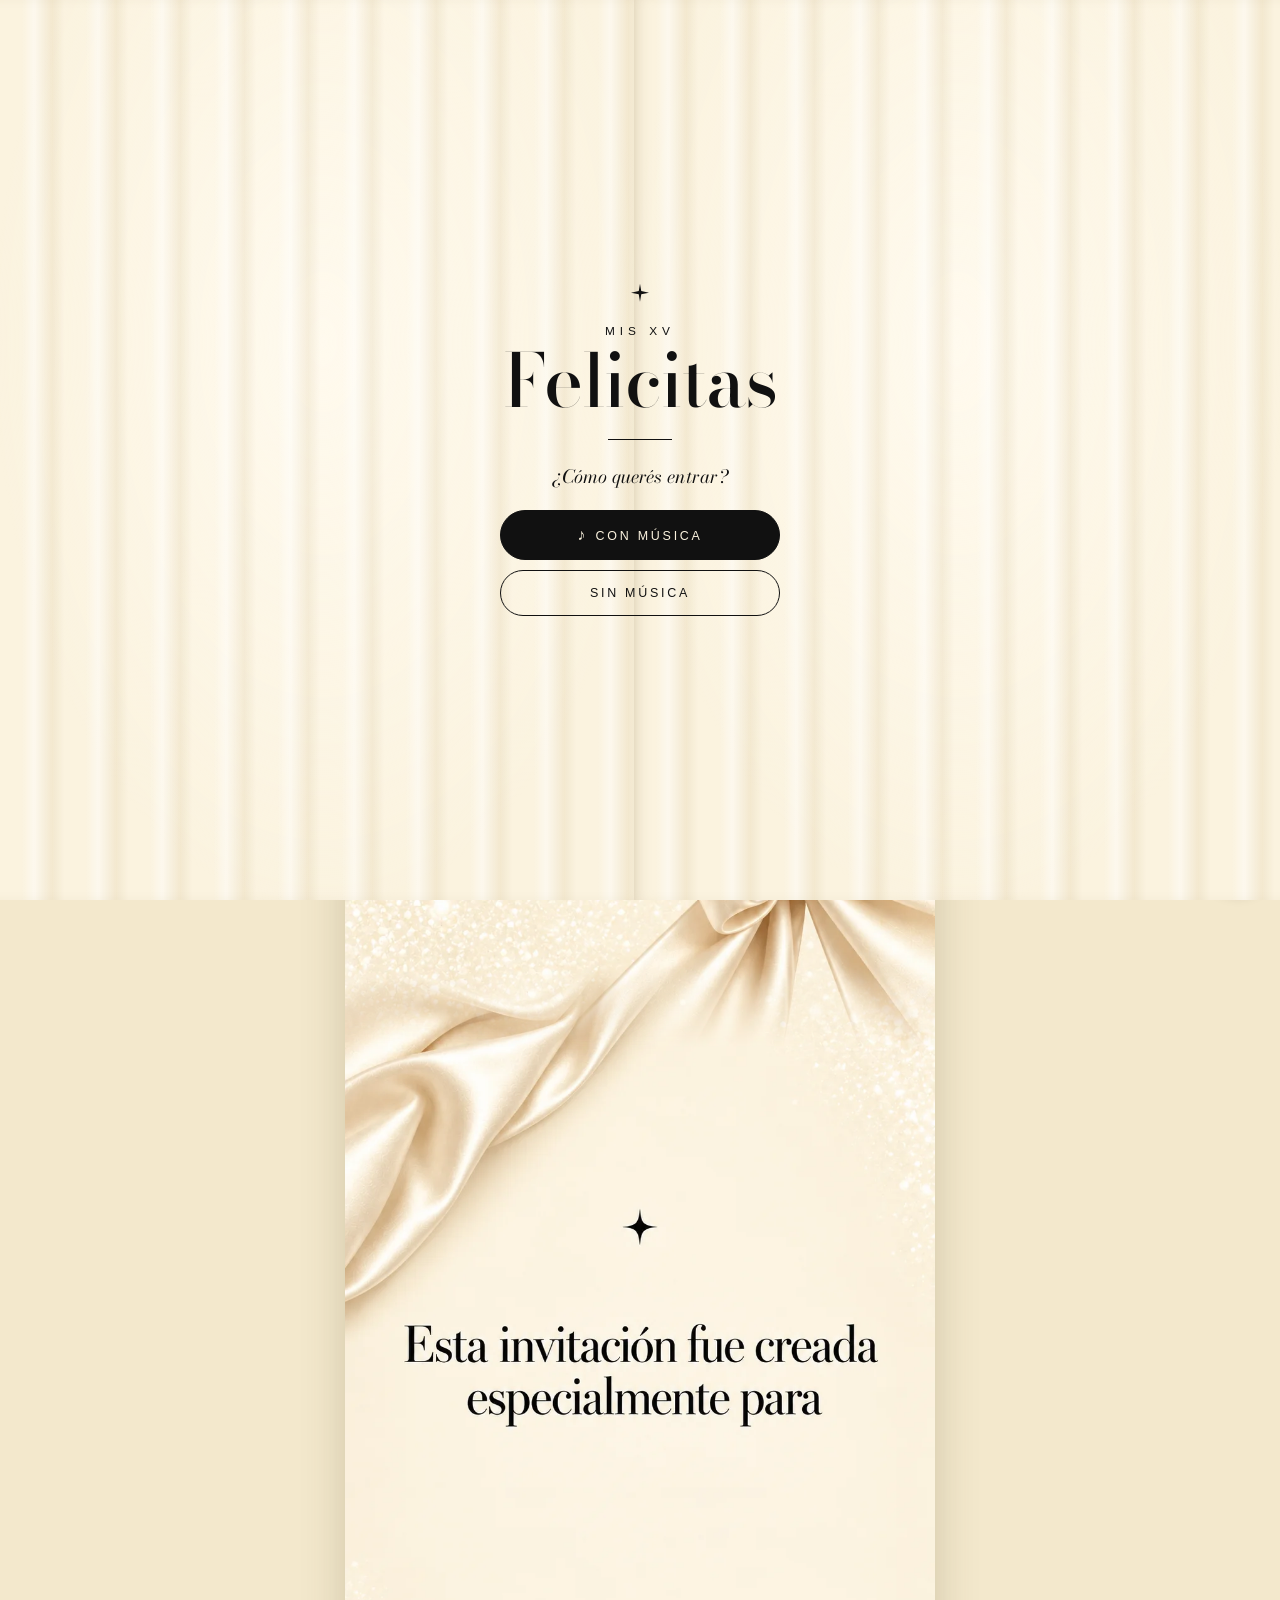
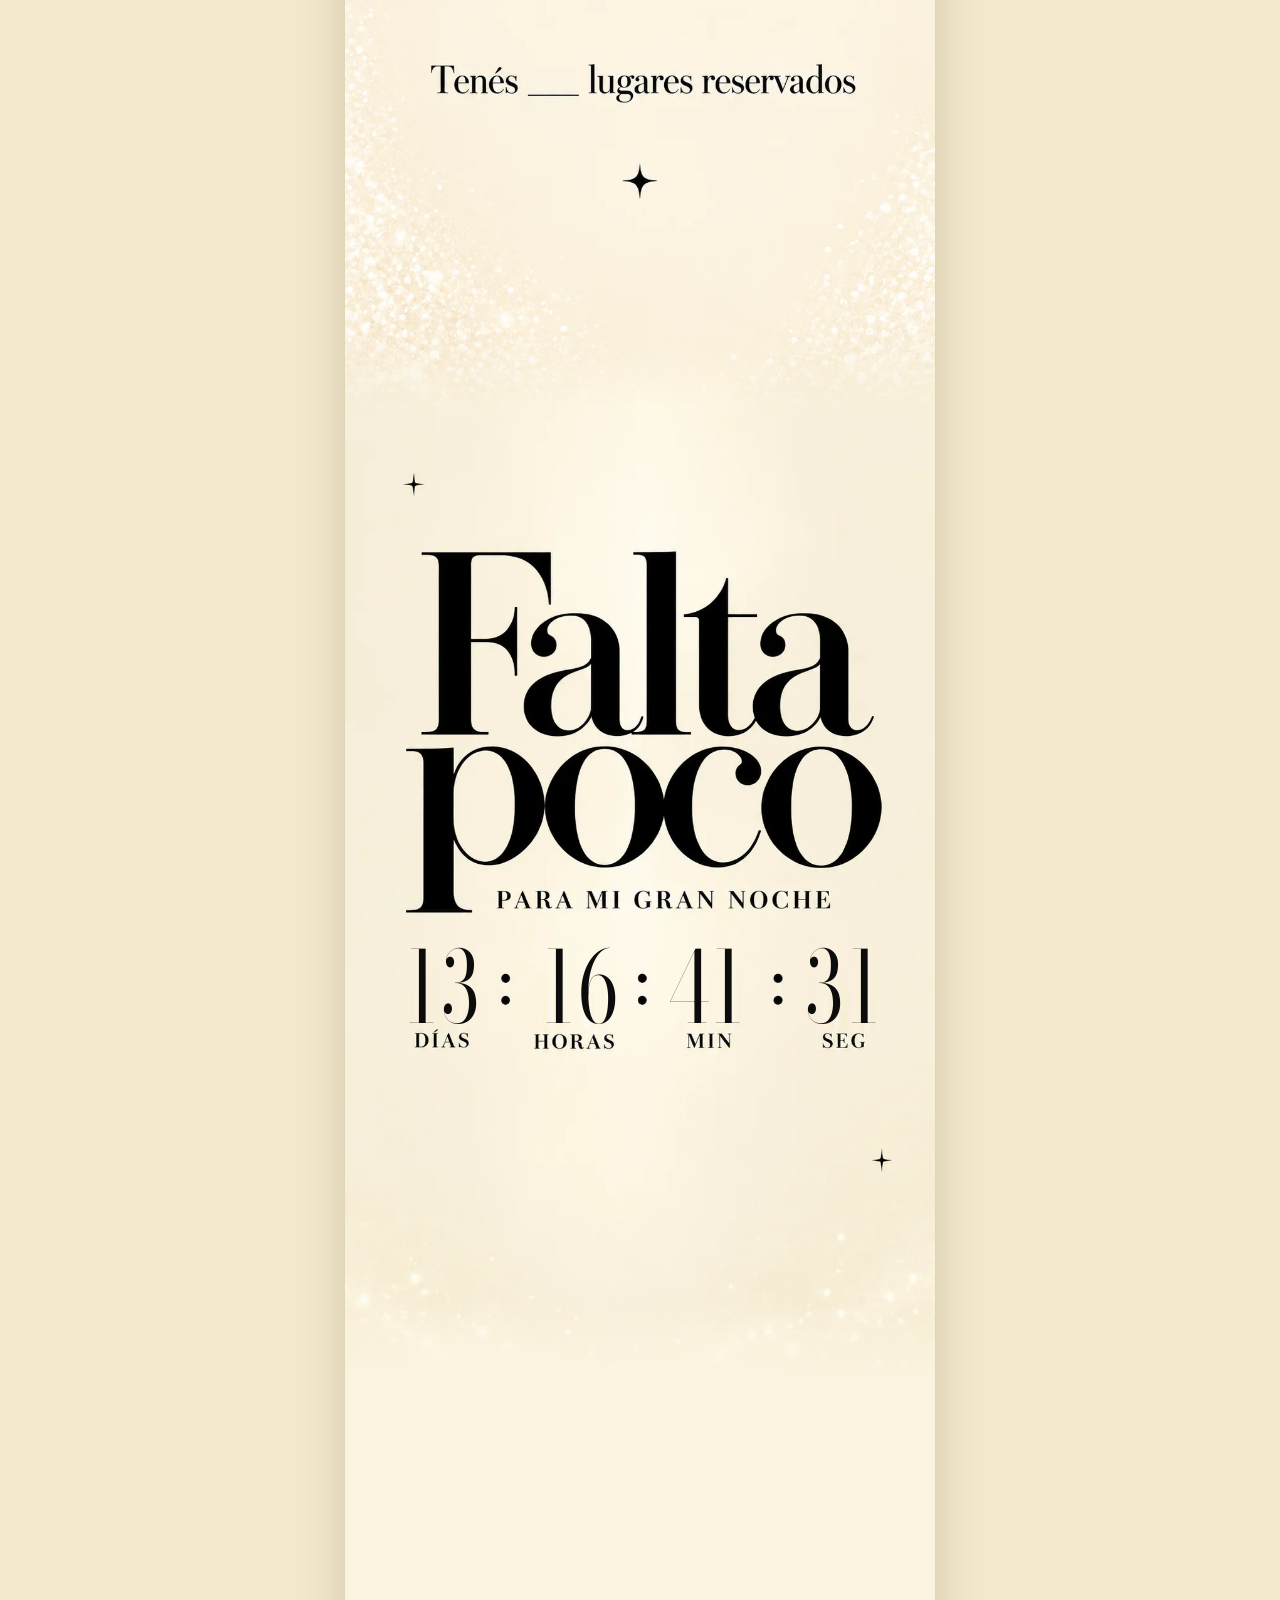
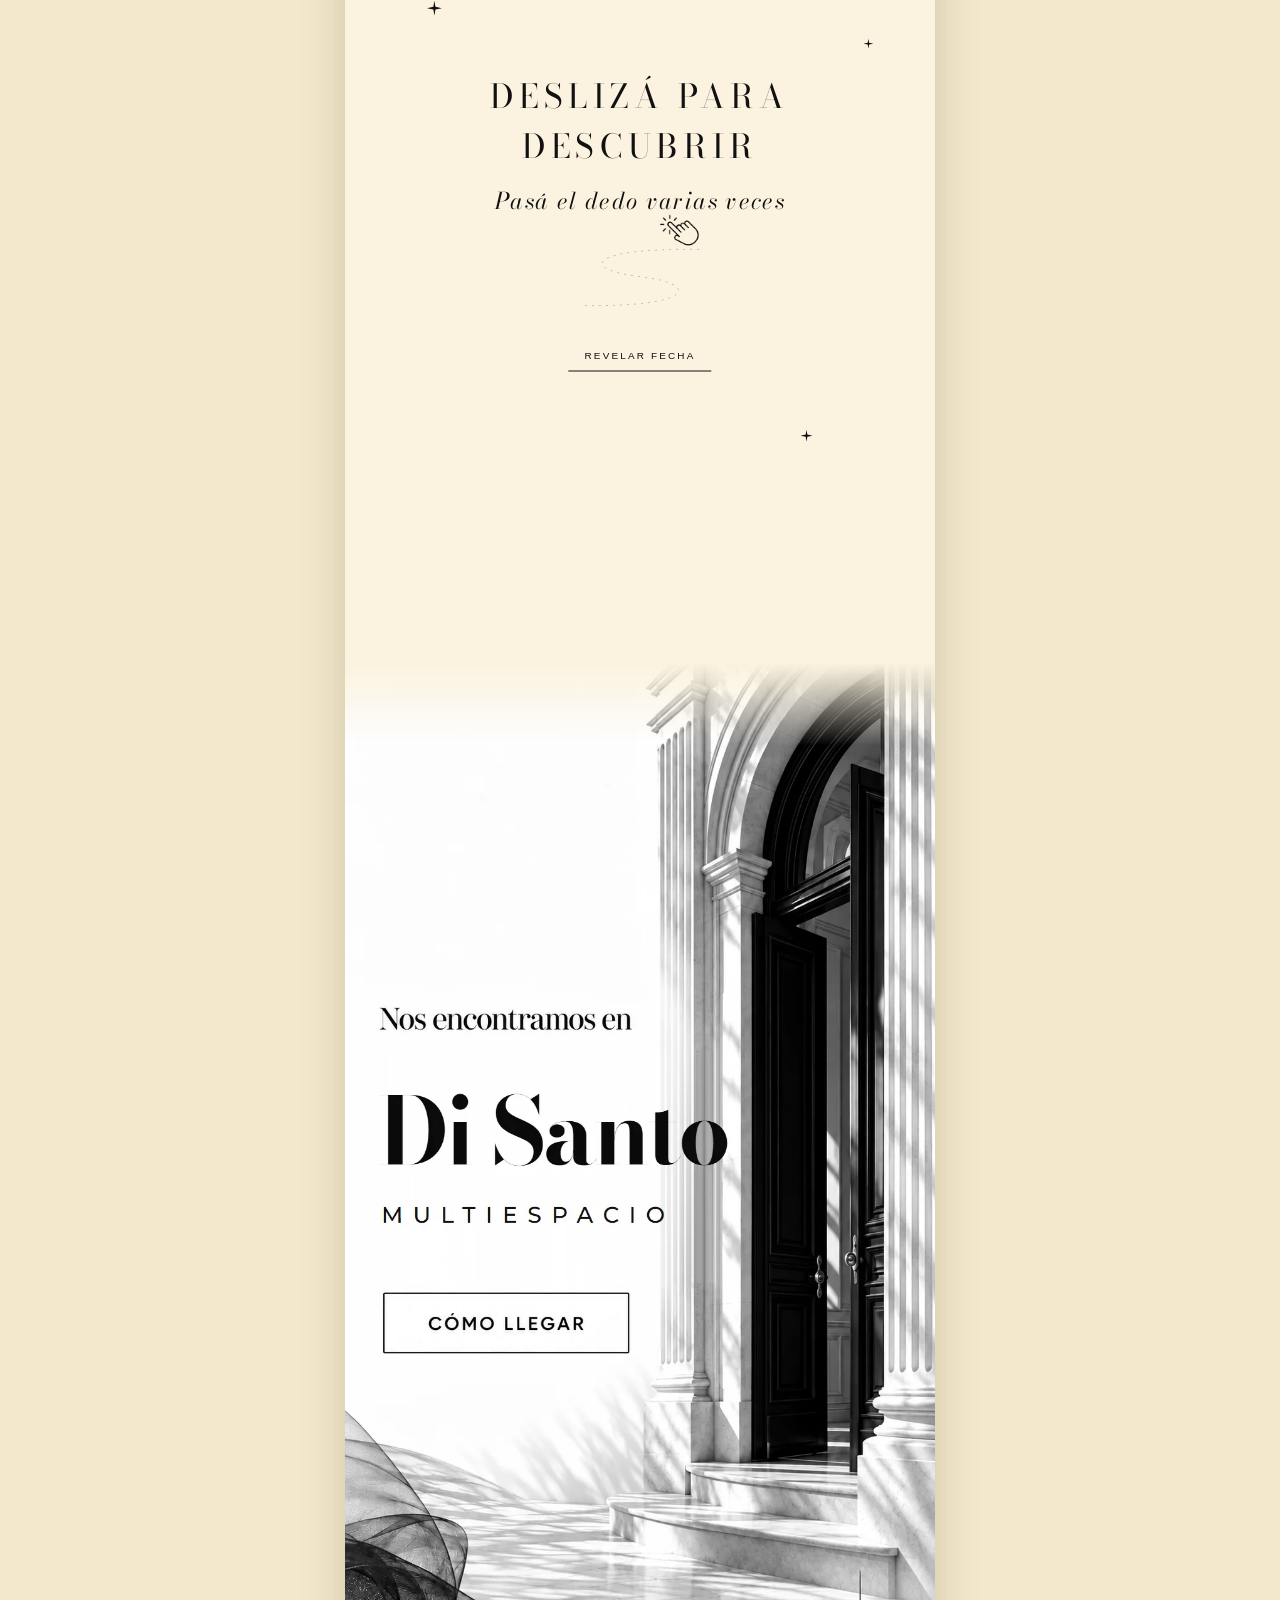
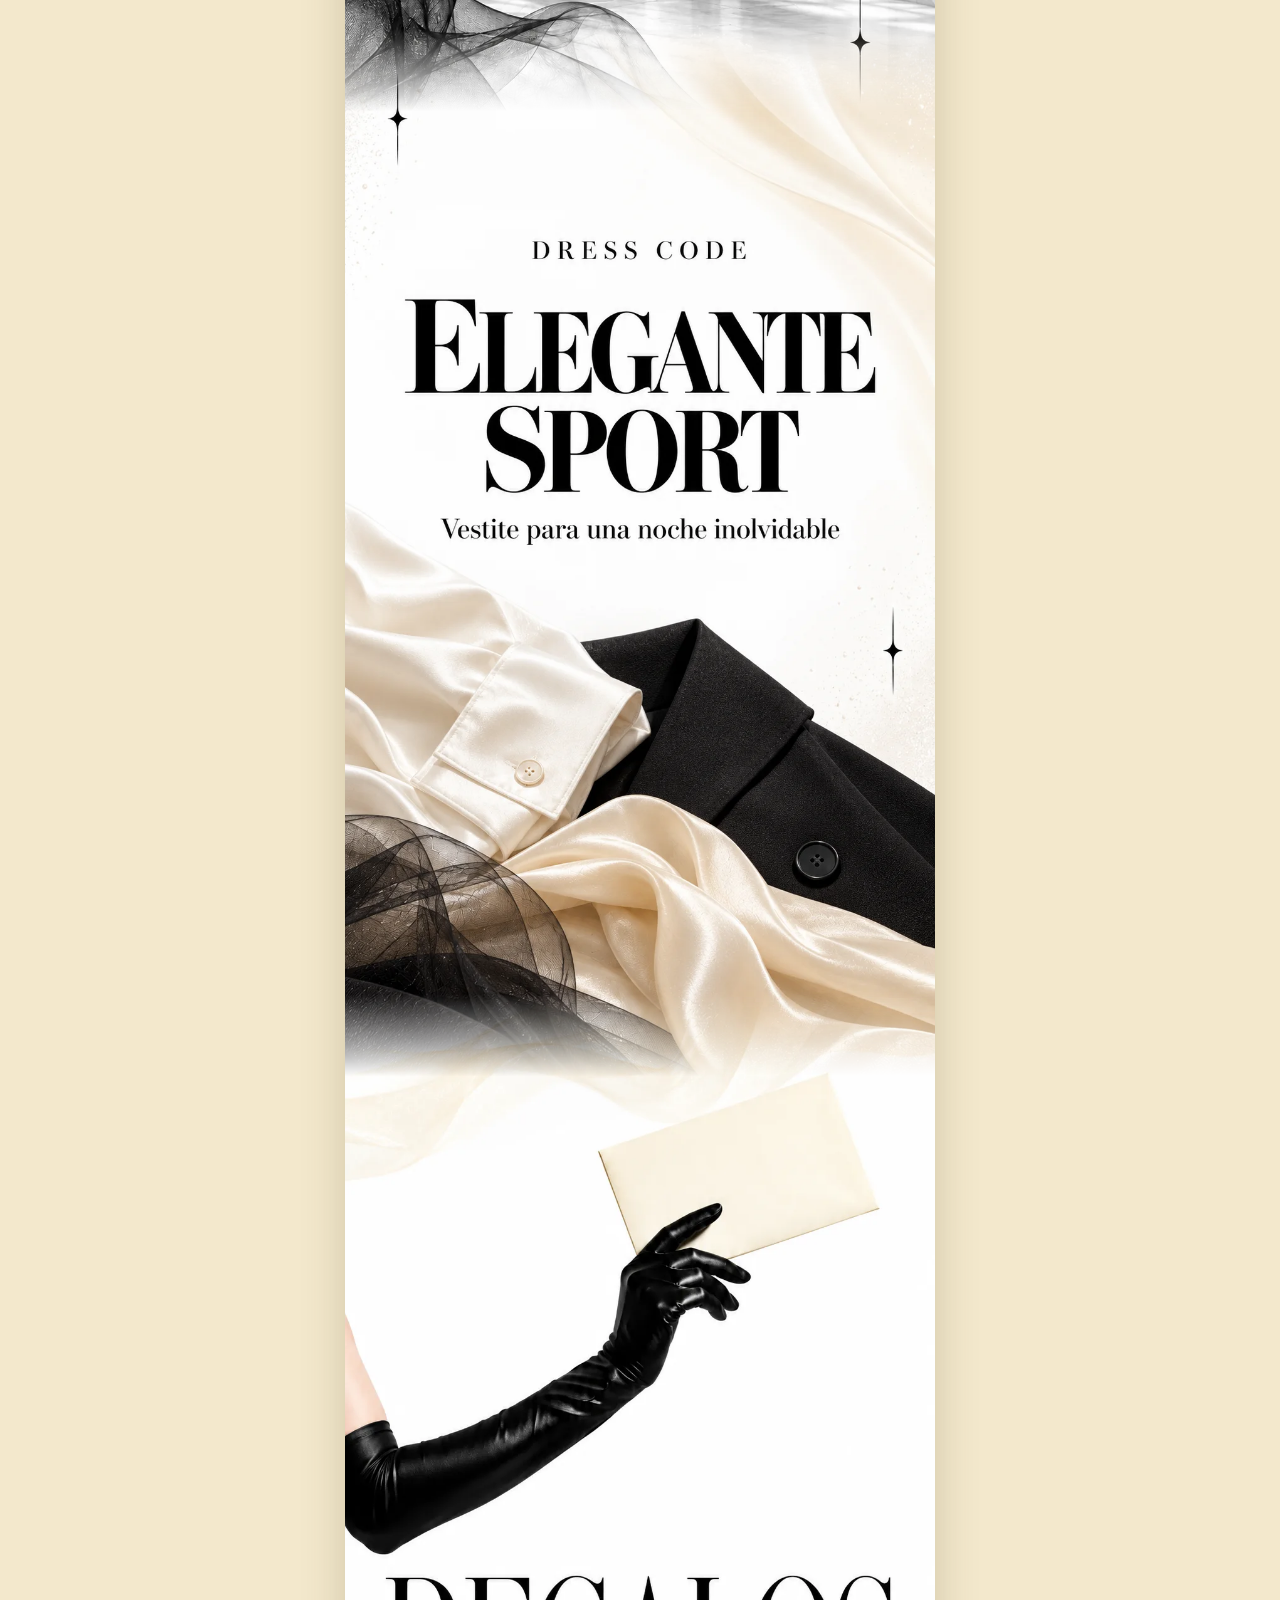
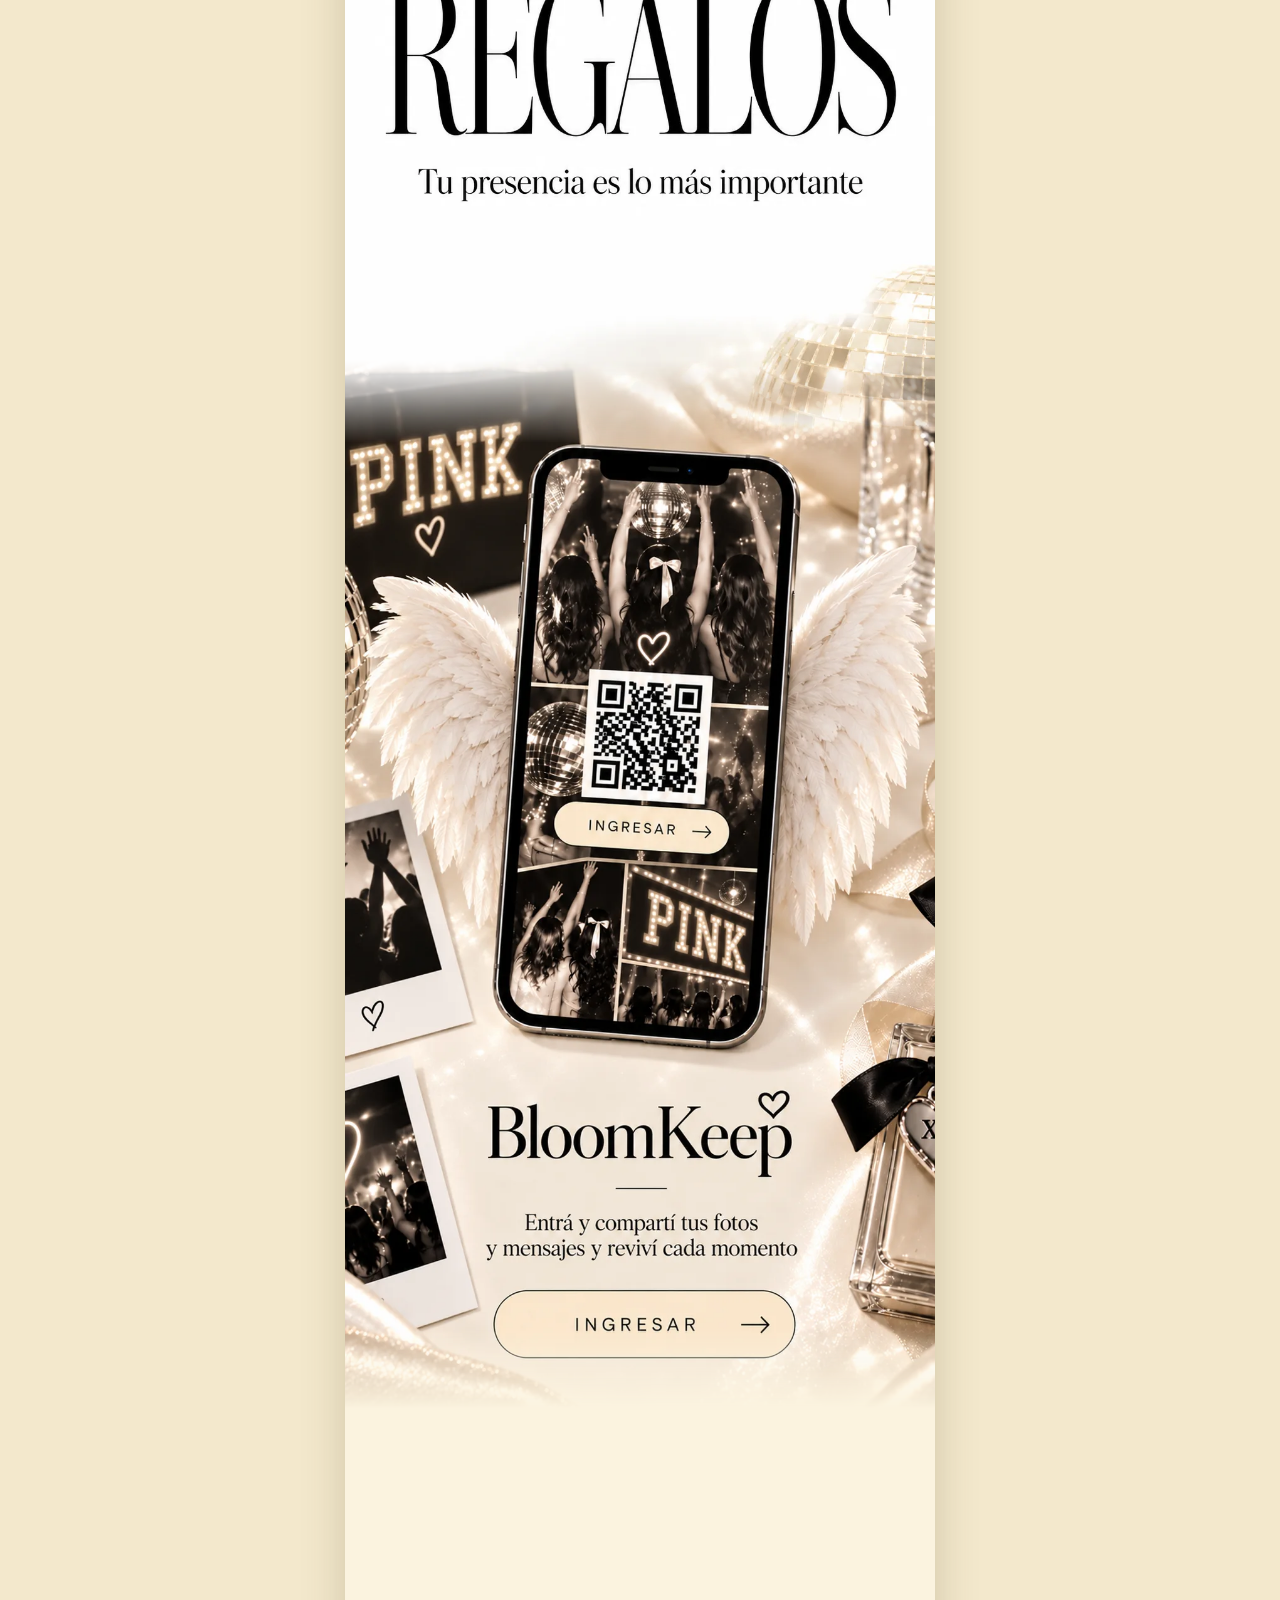
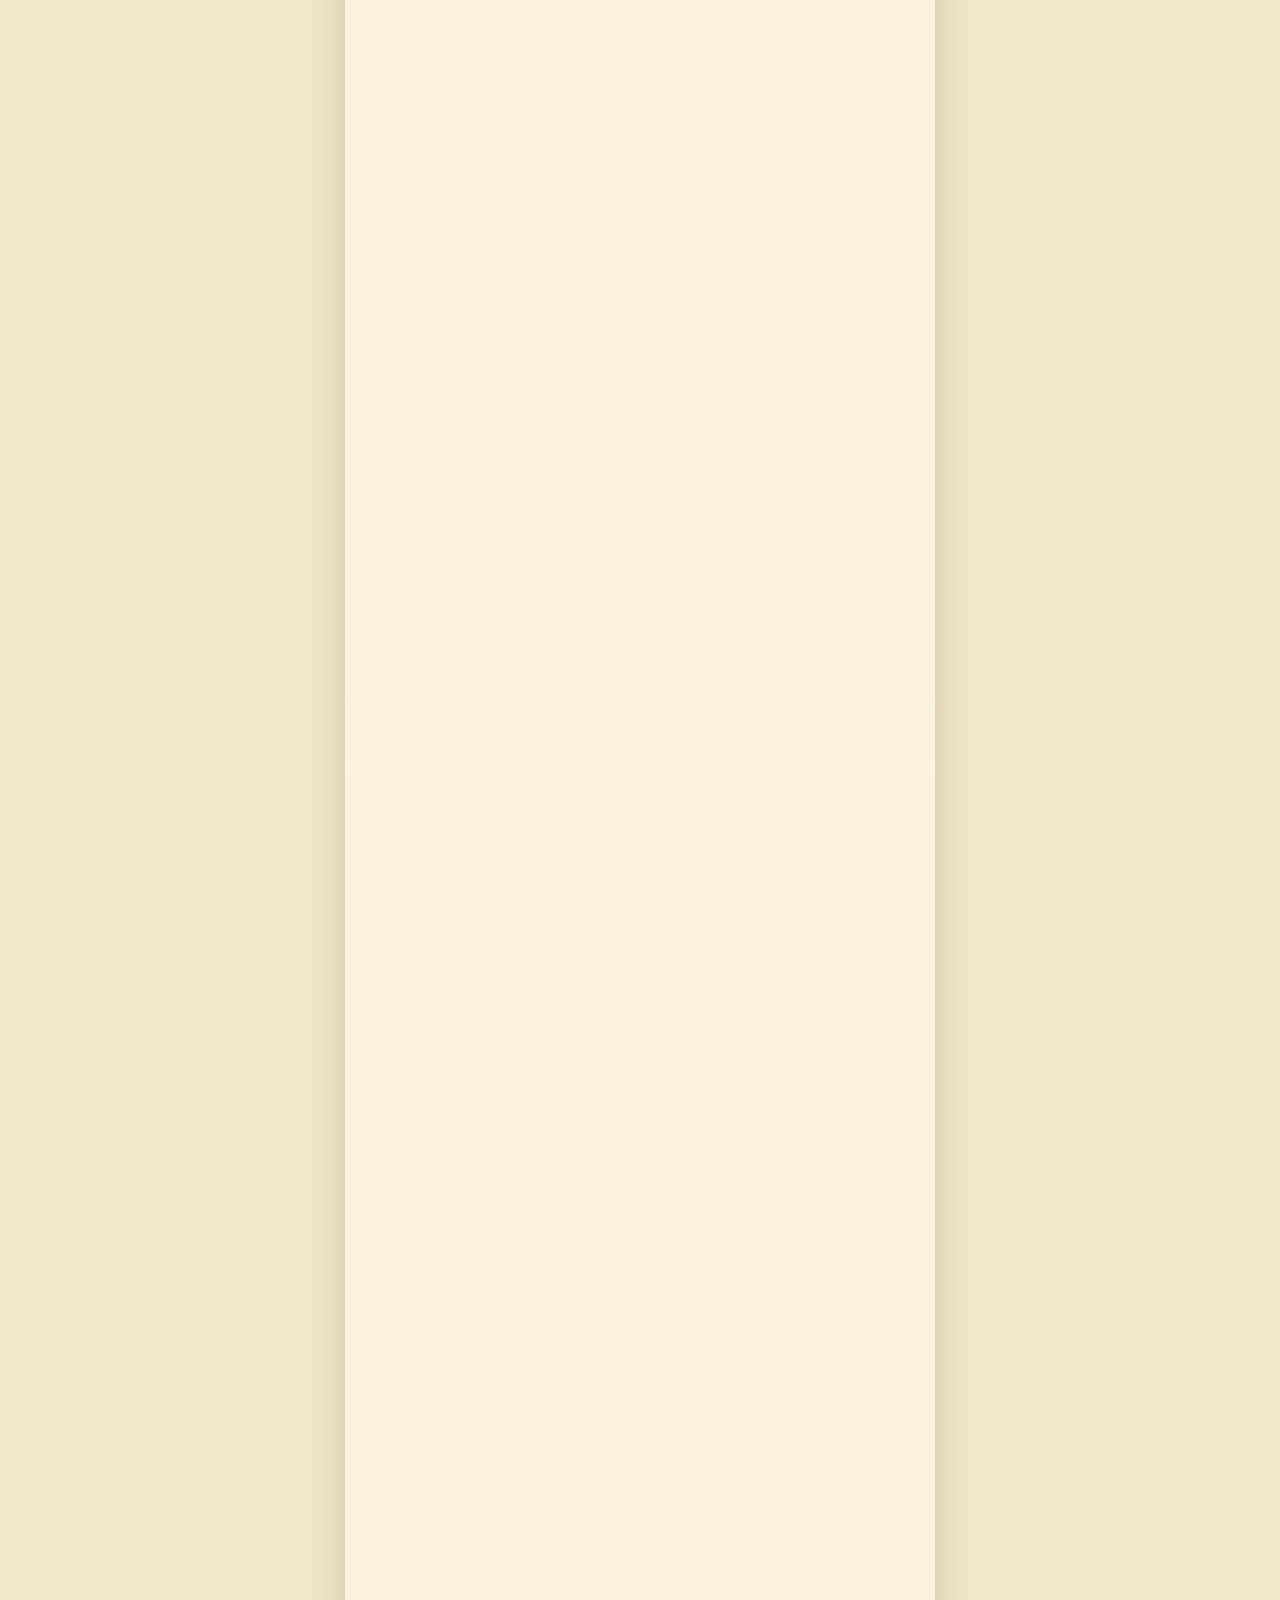
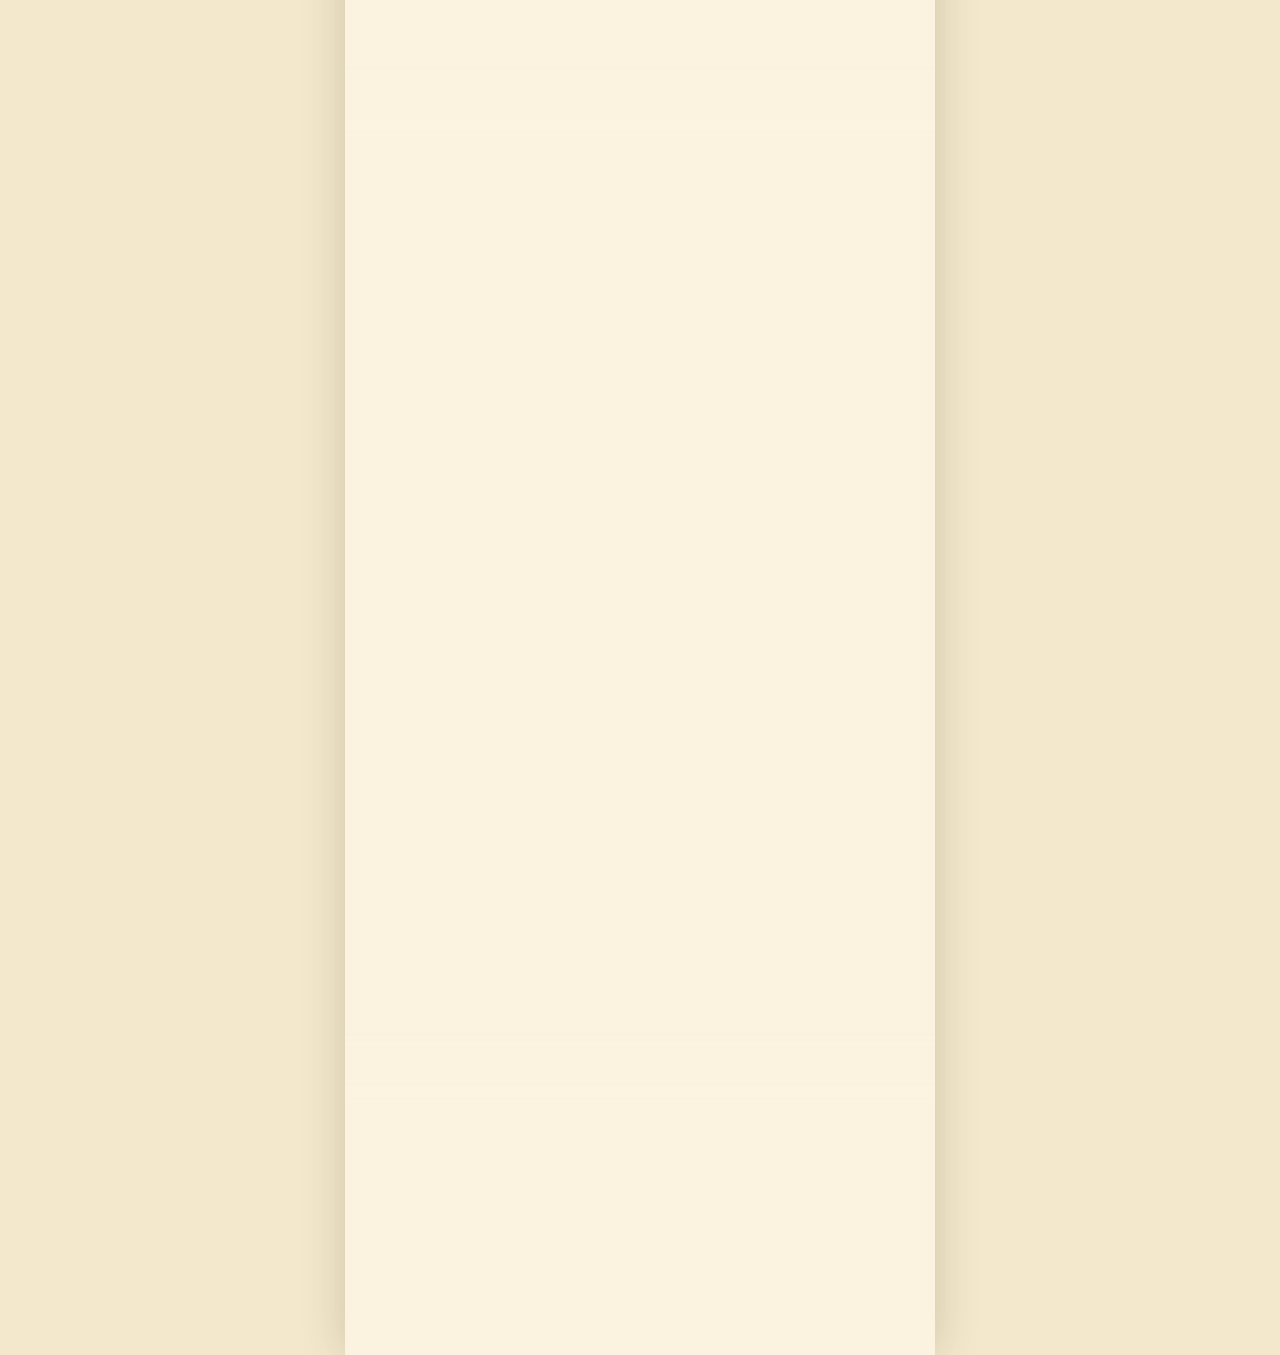
==== commit 25d8357e: "Ver datos de pago en el valor de la tarjeta y regalos sin botón Co-Authored-By: Claude Opus 5.5 <nor" ====
--- a/index.html
+++ b/index.html
@@ -39,7 +39,7 @@
       href="https://fonts.googleapis.com/css2?family=Bodoni+Moda:ital,opsz,wght@0,6..96,400;0,6..96,500;1,6..96,400&family=Montserrat:wght@400;500&display=swap"
     />
     <link rel="preload" as="image" href="assets/portada.webp" fetchpriority="high" />
-    <link rel="stylesheet" href="styles.css?v=20261102-2" />
+    <link rel="stylesheet" href="styles.css?v=20261102-3" />
   </head>
   <body class="intro-is-open">
     <div class="invitation-intro" role="dialog" aria-modal="true" aria-label="Bienvenida a los XV de Felicitas">
@@ -174,14 +174,11 @@
         <h2 id="gifts-title" class="sr-only">Regalos</h2>
         <img
           src="assets/regalos.webp"
-          alt="Regalos. Tu presencia es lo más importante. Ver más"
-          width="941"
-          height="1672"
-          loading="lazy"
-        />
-        <button id="openGiftsModal" class="hotspot hotspot--gifts" type="button">
-          <span class="sr-only">Ver datos para regalo</span>
-        </button>
+          alt="Regalos. Tu presencia es lo más importante"
+          width="941"
+          height="1672"
+          loading="lazy"
+        />
       </section>
 
       <section class="panel panel--bloomkeep" aria-labelledby="bloomkeep-title">
@@ -215,19 +212,14 @@
         <h2 id="card-price-title" class="sr-only">Valor de la tarjeta</h2>
         <img
           src="assets/valor-tarjeta.webp"
-          alt="Valor de la tarjeta. Adultos $100.000. Menores hasta 10 años $50.000. Enviá el comprobante de pago"
-          width="941"
-          height="1671"
-          loading="lazy"
-        />
-        <a
-          class="hotspot hotspot--card-price"
-          href="https://wa.me/5493583410750?text=Hola!%20Te%20env%C3%ADo%20el%20comprobante%20de%20pago%20de%20la%20tarjeta%20para%20los%20XV%20de%20Felicitas."
-          target="_blank"
-          rel="noreferrer"
-        >
-          <span class="sr-only">Enviar comprobante de pago</span>
-        </a>
+          alt="Valor de la tarjeta. Adultos $100.000. Menores hasta 10 años $50.000. Ver datos para el pago"
+          width="941"
+          height="1672"
+          loading="lazy"
+        />
+        <button id="openPaymentModal" class="hotspot hotspot--card-price" type="button">
+          <span class="sr-only">Ver datos para pagar la tarjeta</span>
+        </button>
       </section>
 
       <section class="panel panel--music" aria-labelledby="music-title">
@@ -337,13 +329,13 @@
       </div>
     </dialog>
 
-    <dialog id="giftsModal" class="info-modal" aria-labelledby="gifts-modal-title">
+    <dialog id="paymentModal" class="info-modal" aria-labelledby="payment-modal-title">
       <div class="info-modal__card">
         <button class="info-modal__close" type="button" data-close-modal aria-label="Cerrar">×</button>
         <span class="info-modal__star" aria-hidden="true"></span>
-        <p class="info-modal__kicker">REGALOS</p>
-        <h3 id="gifts-modal-title" class="info-modal__title">Datos para tu regalo</h3>
-        <p class="info-modal__text">Si querés hacerme un regalo, podés hacerlo a esta cuenta.</p>
+        <p class="info-modal__kicker">VALOR DE LA TARJETA</p>
+        <h3 id="payment-modal-title" class="info-modal__title">Datos para el pago</h3>
+        <p class="info-modal__text">Podés transferir el valor de la tarjeta a esta cuenta.</p>
         <dl class="info-modal__data">
           <div>
             <dt>ALIAS</dt>
@@ -366,6 +358,15 @@
             data-copy-message="Alias copiado"
           >COPIAR ALIAS</button>
         </div>
+        <p class="info-modal__text info-modal__text--small">Después, enviá el comprobante por WhatsApp al <strong>+54 9 3583 41-0750</strong></p>
+        <div class="info-modal__actions">
+          <a
+            class="info-modal__button info-modal__button--solid"
+            href="https://wa.me/5493583410750?text=Hola!%20Te%20env%C3%ADo%20el%20comprobante%20de%20pago%20de%20la%20tarjeta%20para%20los%20XV%20de%20Felicitas."
+            target="_blank"
+            rel="noreferrer"
+          >ENVIAR COMPROBANTE</a>
+        </div>
         <p class="modal-toast" aria-live="polite"></p>
       </div>
     </dialog>
@@ -383,7 +384,7 @@
     </button>
     <audio id="invitationAudio" src="assets/musica.mp3" loop preload="metadata"></audio>
 
-    <script src="script.js?v=20261102-2"></script>
+    <script src="script.js?v=20261102-3"></script>
     <script src="assets/invitation-personalization.js?v=20261102-1"></script>
   </body>
 </html>
--- a/styles.css
+++ b/styles.css
@@ -294,7 +294,7 @@
   pointer-events: none;
 }
 
-/* Modales de ubicación y regalos, en manteca y negro como las piezas. */
+/* Modales de ubicación y pago, en manteca y negro como las piezas. */
 .info-modal {
   width: min(90vw, 420px);
   max-width: none;
@@ -1044,3 +1044,29 @@
     opacity: 0;
   }
 }
+
+/* Modal de pago: aviso del WhatsApp y botón principal para mandar el comprobante. */
+.info-modal__text--small {
+  margin-top: 22px;
+  font-size: 0.98rem;
+}
+
+.info-modal__text--small strong {
+  font-weight: 500;
+  font-variant-numeric: lining-nums;
+  white-space: nowrap;
+}
+
+.info-modal__text--small + .info-modal__actions {
+  margin-top: 12px;
+}
+
+.info-modal__button--solid {
+  background: #111;
+  color: var(--manteca);
+}
+
+.info-modal__button--solid:hover,
+.info-modal__button--solid:focus-visible {
+  background: #2a2a2a;
+}
